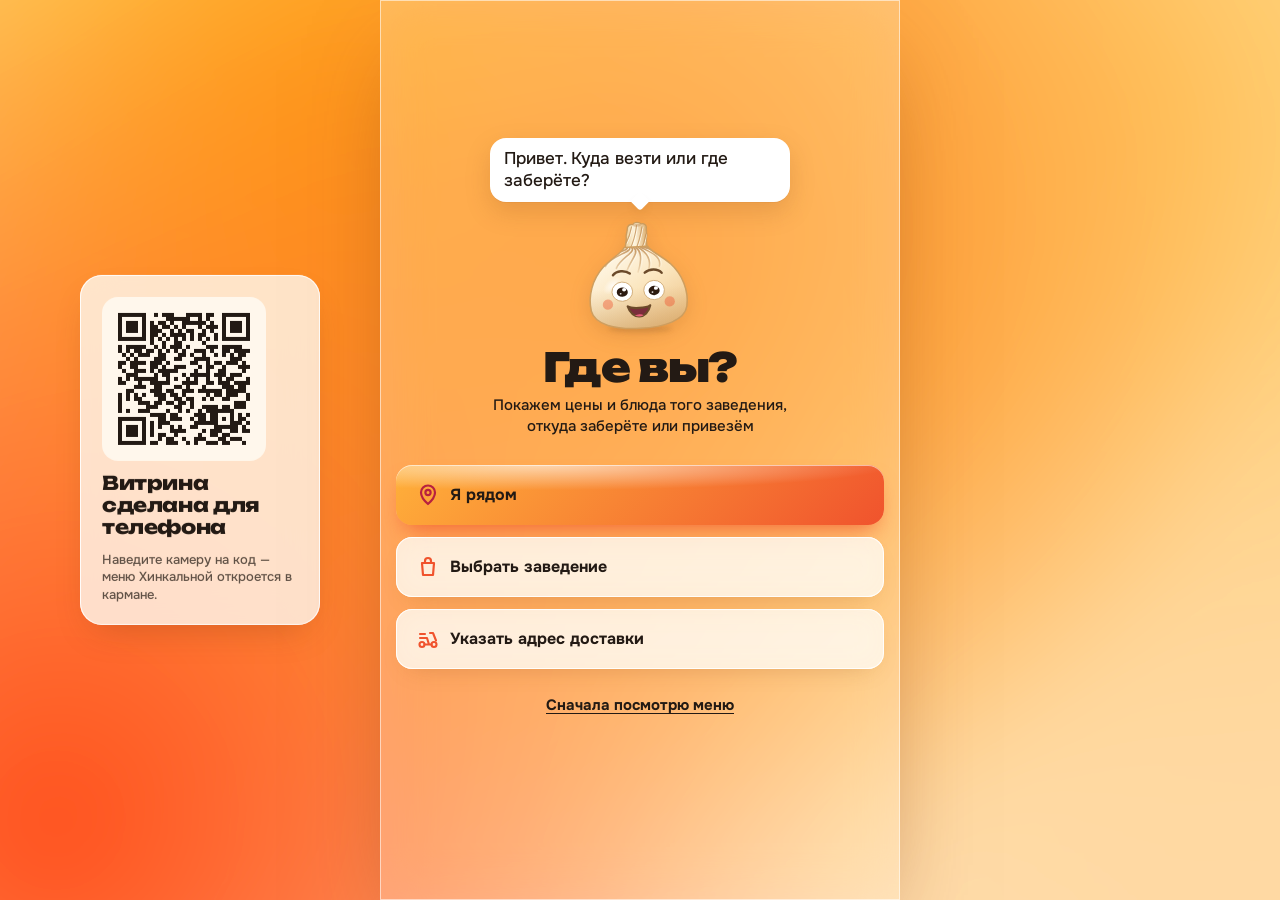
==== v2/index.html @ b73d7e0e "Витрина v2 в папке /v2/: весь путь гостя, старая витрина по корневой ссылке без изменений Co-Authore" ====
<!doctype html>
<html lang="ru">
<head>
<meta charset="utf-8">
<meta name="viewport" content="width=device-width, initial-scale=1, viewport-fit=cover">
<meta name="theme-color" content="#FFB03A">
<meta name="description" content="Хинкальная: хинкали, хачапури, шашлык на углях. Меню семи заведений, самовывоз и доставка.">
<meta name="apple-mobile-web-app-capable" content="yes">
<meta name="mobile-web-app-capable" content="yes">
<!-- Заставки iOS при запуске с домашнего экрана (scripts/narisovat_zastavki_ios.py) -->
<link rel="apple-touch-startup-image" href="ikonki/zastavka-750x1334.png" media="(device-width: 375px) and (device-height: 667px) and (-webkit-device-pixel-ratio: 2) and (orientation: portrait)">
<link rel="apple-touch-startup-image" href="ikonki/zastavka-828x1792.png" media="(device-width: 414px) and (device-height: 896px) and (-webkit-device-pixel-ratio: 2) and (orientation: portrait)">
<link rel="apple-touch-startup-image" href="ikonki/zastavka-1125x2436.png" media="(device-width: 375px) and (device-height: 812px) and (-webkit-device-pixel-ratio: 3) and (orientation: portrait)">
<link rel="apple-touch-startup-image" href="ikonki/zastavka-1242x2688.png" media="(device-width: 414px) and (device-height: 896px) and (-webkit-device-pixel-ratio: 3) and (orientation: portrait)">
<link rel="apple-touch-startup-image" href="ikonki/zastavka-1170x2532.png" media="(device-width: 390px) and (device-height: 844px) and (-webkit-device-pixel-ratio: 3) and (orientation: portrait)">
<link rel="apple-touch-startup-image" href="ikonki/zastavka-1284x2778.png" media="(device-width: 428px) and (device-height: 926px) and (-webkit-device-pixel-ratio: 3) and (orientation: portrait)">
<link rel="apple-touch-startup-image" href="ikonki/zastavka-1179x2556.png" media="(device-width: 393px) and (device-height: 852px) and (-webkit-device-pixel-ratio: 3) and (orientation: portrait)">
<link rel="apple-touch-startup-image" href="ikonki/zastavka-1290x2796.png" media="(device-width: 430px) and (device-height: 932px) and (-webkit-device-pixel-ratio: 3) and (orientation: portrait)">
<link rel="apple-touch-startup-image" href="ikonki/zastavka-1206x2622.png" media="(device-width: 402px) and (device-height: 874px) and (-webkit-device-pixel-ratio: 3) and (orientation: portrait)">
<link rel="apple-touch-startup-image" href="ikonki/zastavka-1320x2868.png" media="(device-width: 440px) and (device-height: 956px) and (-webkit-device-pixel-ratio: 3) and (orientation: portrait)">
<meta name="apple-mobile-web-app-status-bar-style" content="default">
<meta name="apple-mobile-web-app-title" content="Хинкальная">
<title>Хинкальная</title>
<link rel="manifest" href="manifest.webmanifest">
<link rel="icon" href="ikonki/hinkalik.svg" type="image/svg+xml">
<link rel="icon" href="ikonki/favicon-32.png" sizes="32x32" type="image/png">
<link rel="icon" href="ikonki/favicon.ico" sizes="16x16 32x32 48x48">
<link rel="apple-touch-icon" href="ikonki/apple-touch-icon.png" sizes="180x180">
<link rel="preload" href="shrifty/unbounded-cyrillic.woff2" as="font" type="font/woff2" crossorigin>
<link rel="preload" href="shrifty/onest-cyrillic.woff2" as="font" type="font/woff2" crossorigin>
<link rel="stylesheet" href="shrifty/shrifty.css">
<link rel="stylesheet" href="stil.css">
<link rel="modulepreload" href="js/prilozhenie.js">
<link rel="modulepreload" href="js/dannye.js">
<link rel="modulepreload" href="js/dvizhenie.js">
<link rel="modulepreload" href="js/korzina.js">
<link rel="modulepreload" href="js/hinkalik.js">
<link rel="modulepreload" href="js/ekrany/glavnaya.js">
<link rel="modulepreload" href="js/kartochka.js">
<link rel="modulepreload" href="js/istorii.js">
<link rel="modulepreload" href="js/ekrany/adres.js">
<!-- Превью ссылки в мессенджерах -->
<link rel="canonical" href="https://restoposbot.github.io/vitrina-hinkalnaya/">
<meta property="og:type" content="website">
<meta property="og:locale" content="ru_RU">
<meta property="og:site_name" content="Хинкальная">
<meta property="og:title" content="Хинкальная — хинкали, хачапури, шашлык на углях">
<meta property="og:description" content="Меню семи заведений: закажите на самовывоз или с доставкой.">
<meta property="og:url" content="https://restoposbot.github.io/vitrina-hinkalnaya/">
<meta property="og:image" content="https://restoposbot.github.io/vitrina-hinkalnaya/kartinki/prevyu.jpg">
<meta property="og:image:width" content="1200">
<meta property="og:image:height" content="630">
<meta property="og:image:alt" content="Хинкалик на тёплом градиенте и надпись «Хинкальная»">
<meta name="twitter:card" content="summary_large_image">
<meta name="twitter:title" content="Хинкальная — хинкали, хачапури, шашлык на углях">
<meta name="twitter:description" content="Меню семи заведений: закажите на самовывоз или с доставкой.">
<meta name="twitter:image" content="https://restoposbot.github.io/vitrina-hinkalnaya/kartinki/prevyu.jpg">
<script>
/* Покой: через 9 с без касаний вешаем html.pokoy — stil.css ставит декоративные циклы на паузу.
   Любое касание, прокрутка, колесо или клавиша снимают класс. */
(function () {
  var d = document.documentElement, t = 0;
  function usnut() { d.classList.add('pokoy'); }
  function razbudit() {
    if (d.classList.contains('pokoy')) d.classList.remove('pokoy');
    clearTimeout(t);
    t = setTimeout(usnut, 9000);
  }
  ['pointerdown', 'touchstart', 'keydown', 'wheel', 'scroll'].forEach(function (s) {
    addEventListener(s, razbudit, { passive: true, capture: true });
  });
  razbudit();
})();
</script>
</head>
<body>

<!-- Значки: семейства разделов (силуэт currentColor, детали тёплой тенью) и интерфейс -->
<svg width="0" height="0" style="position:absolute" aria-hidden="true" focusable="false">
  <defs>
    <!-- хинкали: мешочек с хвостиком и складками -->
    <symbol id="ik-hinkali" viewBox="0 0 64 64">
      <path d="M27 27 C 25 19, 27 11, 31 5 C 32.5 2.5, 37.5 2.5, 38 6 C 38.5 13, 37.5 20, 37 27 Z" fill="currentColor"/>
      <path d="M26 26 C 14 28, 4 38, 4 47 C 4 57, 17 62, 32 62 C 47 62, 60 57, 60 47 C 60 38, 50 28, 38 26 Z" fill="currentColor"/>
      <g fill="none" stroke="rgba(120,60,20,.22)" stroke-width="1.6" stroke-linecap="round">
        <path d="M29 28 C 22 33, 13 41, 10 54"/>
        <path d="M31.5 28 C 30 36, 28 46, 27 59"/>
        <path d="M34 28 C 40 34, 48 42, 52 54"/>
        <path d="M36 27 C 44 30, 52 35, 57 44"/>
        <path d="M28 27 C 20 30, 12 35, 7 44"/>
        <path d="M31 25 C 30 18, 31 11, 34 6"/>
      </g>
    </symbol>
    <!-- хачапури-лодочка -->
    <symbol id="ik-hachapuri" viewBox="0 0 64 64">
      <path d="M3 32 C 13 12, 51 12, 61 32 C 51 52, 13 52, 3 32 Z" fill="currentColor"/>
      <ellipse cx="32" cy="32" rx="19" ry="9.5" fill="rgba(120,60,20,.18)"/>
      <circle cx="32" cy="32" r="6.5" fill="currentColor"/>
      <circle cx="30.5" cy="30.5" r="2" fill="rgba(255,255,255,.7)"/>
    </symbol>
    <!-- шампур с тремя кусками -->
    <symbol id="ik-shampur" viewBox="0 0 64 64">
      <g transform="rotate(-40 32 32)">
        <path d="M32 2 L35 8 L29 8 Z" fill="currentColor"/>
        <rect x="30.5" y="7" width="3" height="55" rx="1.5" fill="currentColor"/>
        <rect x="21" y="13" width="22" height="11" rx="5.5" fill="currentColor"/>
        <rect x="21" y="27" width="22" height="11" rx="5.5" fill="currentColor"/>
        <rect x="21" y="41" width="22" height="11" rx="5.5" fill="currentColor"/>
        <circle cx="33" cy="60" r="3" fill="currentColor"/>
      </g>
    </symbol>
    <!-- пламя -->
    <symbol id="ik-plamya" viewBox="0 0 64 64">
      <path d="M33 3 C 40 14, 54 22, 54 40 C 54 52, 44 61, 32 61 C 20 61, 10 52, 10 40 C 10 31, 16 27, 19 19 C 22 26, 27 28, 29 24 C 27 17, 28 10, 33 3 Z" fill="currentColor"/>
      <path d="M32 33 C 37 39, 42 42, 42 48 C 42 54, 37 58, 32 58 C 27 58, 22 54, 22 48 C 22 43, 26 41, 28 36 C 29 39, 31 39, 32 33 Z" fill="rgba(255,255,255,.55)"/>
    </symbol>
    <!-- котелок с паром (Супы) -->
    <symbol id="ik-kazan" viewBox="0 0 64 64">
      <g fill="none" stroke="currentColor" stroke-width="3" stroke-linecap="round">
        <path d="M22 16 C 18 12, 26 9, 22 4"/>
        <path d="M32 14 C 28 10, 36 7, 32 2"/>
        <path d="M42 16 C 38 12, 46 9, 42 4"/>
      </g>
      <rect x="6" y="24" width="52" height="7" rx="3.5" fill="currentColor"/>
      <path d="M9 31 H55 C 55 48, 46 58, 32 58 C 18 58, 9 48, 9 31 Z" fill="currentColor"/>
      <path d="M3 34 C 3 30, 9 30, 9 34 M61 34 C 61 30, 55 30, 55 34" fill="none" stroke="currentColor" stroke-width="3" stroke-linecap="round"/>
      <path d="M15 36 C 16 45, 22 51, 30 53" fill="none" stroke="rgba(120,60,20,.2)" stroke-width="2.2" stroke-linecap="round"/>
    </symbol>
    <!-- лист -->
    <symbol id="ik-list" viewBox="0 0 64 64">
      <path d="M7 57 C 7 26, 28 6, 58 6 C 58 38, 38 57, 7 57 Z" fill="currentColor"/>
      <path d="M9 55 C 22 42, 36 30, 52 14" fill="none" stroke="rgba(30,80,40,.3)" stroke-width="2" stroke-linecap="round"/>
    </symbol>
    <!-- ягода -->
    <symbol id="ik-yagoda" viewBox="0 0 64 64">
      <circle cx="32" cy="38" r="21" fill="currentColor"/>
      <path d="M32 18 C 30 10, 36 5, 44 6 C 42 13, 38 17, 32 18 Z" fill="rgba(60,120,60,.6)"/>
      <ellipse cx="24" cy="30" rx="5" ry="3" fill="rgba(255,255,255,.55)" transform="rotate(-25 24 30)"/>
    </symbol>
    <!-- бутылка с этикеткой (Напитки) -->
    <symbol id="ik-butylka" viewBox="0 0 64 64">
      <rect x="27" y="3" width="10" height="6" rx="2" fill="currentColor"/>
      <path d="M28 9 H36 V17 C 36 21, 44 24, 44 32 V56 C 44 59, 42 61, 39 61 H25 C 22 61, 20 59, 20 56 V32 C 20 24, 28 21, 28 17 Z" fill="currentColor"/>
      <rect x="20" y="34" width="24" height="14" rx="2" fill="rgba(120,60,20,.2)"/>
      <path d="M24 26 C 24 22, 27 20, 29 19" fill="none" stroke="rgba(255,255,255,.6)" stroke-width="2" stroke-linecap="round"/>
    </symbol>
    <!-- набор -->
    <symbol id="ik-nabor" viewBox="0 0 64 64">
      <circle cx="21" cy="24" r="12" fill="currentColor"/>
      <circle cx="43" cy="24" r="12" fill="currentColor" opacity=".85"/>
      <circle cx="32" cy="43" r="12" fill="currentColor" opacity=".7"/>
    </symbol>

    <!-- интерфейс: штрих currentColor 24×24 -->
    <symbol id="ik-poisk" viewBox="0 0 24 24"><g fill="none" stroke="currentColor" stroke-width="2.4" stroke-linecap="round"><circle cx="11" cy="11" r="7"/><path d="M20 20l-3.5-3.5"/></g></symbol>
    <symbol id="ik-menyu" viewBox="0 0 24 24"><g fill="none" stroke="currentColor" stroke-width="2.2" stroke-linejoin="round"><rect x="3" y="3" width="8" height="8" rx="2.5"/><rect x="13" y="3" width="8" height="8" rx="2.5"/><rect x="3" y="13" width="8" height="8" rx="2.5"/><rect x="13" y="13" width="8" height="8" rx="2.5"/></g></symbol>
    <symbol id="ik-bulavka" viewBox="0 0 24 24"><g fill="none" stroke="currentColor" stroke-width="2.2" stroke-linecap="round" stroke-linejoin="round"><path d="M12 21s-7-6.1-7-11.5A7 7 0 0 1 19 9.5C19 14.9 12 21 12 21z"/><circle cx="12" cy="9.5" r="2.6"/></g></symbol>
    <symbol id="ik-korzina" viewBox="0 0 24 24"><g fill="none" stroke="currentColor" stroke-width="2.3" stroke-linecap="round" stroke-linejoin="round"><path d="M3 4h2l2.4 11.2a2 2 0 0 0 2 1.6h7.9a2 2 0 0 0 2-1.5L21 8H6.5"/><circle cx="10" cy="20" r="1.4"/><circle cx="17" cy="20" r="1.4"/></g></symbol>
    <symbol id="ik-plus" viewBox="0 0 24 24"><path d="M12 5v14M5 12h14" fill="none" stroke="currentColor" stroke-width="2.8" stroke-linecap="round"/></symbol>
    <symbol id="ik-minus" viewBox="0 0 24 24"><path d="M5 12h14" fill="none" stroke="currentColor" stroke-width="2.8" stroke-linecap="round"/></symbol>
    <symbol id="ik-vniz" viewBox="0 0 24 24"><path d="M6 9l6 6 6-6" fill="none" stroke="currentColor" stroke-width="2.6" stroke-linecap="round" stroke-linejoin="round"/></symbol>
    <symbol id="ik-nazad" viewBox="0 0 24 24"><path d="M15 5l-7 7 7 7" fill="none" stroke="currentColor" stroke-width="2.6" stroke-linecap="round" stroke-linejoin="round"/></symbol>
    <symbol id="ik-strelka" viewBox="0 0 24 24"><path d="M5 12h13M13 6l6 6-6 6" fill="none" stroke="currentColor" stroke-width="2.4" stroke-linecap="round" stroke-linejoin="round"/></symbol>
    <symbol id="ik-sumka" viewBox="0 0 24 24"><g fill="none" stroke="currentColor" stroke-width="2.2" stroke-linecap="round" stroke-linejoin="round"><path d="M6 8h12l-1 12H7L6 8z"/><path d="M9 8V6a3 3 0 0 1 6 0v2"/></g></symbol>
    <symbol id="ik-dostavka" viewBox="0 0 24 24"><g fill="none" stroke="currentColor" stroke-width="2.1" stroke-linecap="round" stroke-linejoin="round"><circle cx="6" cy="17.5" r="2.5"/><circle cx="18" cy="17.5" r="2.5"/><path d="M8.5 17.5h7M14 6h3l3 7.5M4 11h7l2 6.5M4 7h5"/></g></symbol>
    <symbol id="ik-ves" viewBox="0 0 24 24"><g fill="none" stroke="currentColor" stroke-width="2.1" stroke-linejoin="round"><path d="M9 7.5a3 3 0 1 1 6 0"/><path d="M6.2 9h11.6l2.2 11H4z"/></g></symbol>
    <symbol id="ik-chasy" viewBox="0 0 24 24"><g fill="none" stroke="currentColor" stroke-width="2.2" stroke-linecap="round"><circle cx="12" cy="12" r="8.5"/><path d="M12 7.5V12l3 2"/></g></symbol>
    <symbol id="ik-zvezda" viewBox="0 0 24 24"><path d="M12 3l2.6 5.6 6.1.7-4.5 4.2 1.2 6L12 16.6 6.6 19.5l1.2-6L3.3 9.3l6.1-.7z" fill="currentColor"/></symbol>
    <symbol id="ik-telefon" viewBox="0 0 24 24"><path d="M6.6 3.5l2.6.4 1.3 4-1.9 1.6a11 11 0 0 0 5.9 5.9l1.6-1.9 4 1.3.4 2.6c.1.9-.6 1.8-1.5 1.8A16.8 16.8 0 0 1 4.8 5c0-.9.9-1.6 1.8-1.5z" fill="none" stroke="currentColor" stroke-width="2.1" stroke-linejoin="round"/></symbol>
    <symbol id="ik-zakryt" viewBox="0 0 24 24"><path d="M6 6l12 12M18 6L6 18" fill="none" stroke="currentColor" stroke-width="2.4" stroke-linecap="round"/></symbol>
  </defs>
</svg>

<!-- Живой фон: свет из печи. Холст маленький, растянут и размыт (FonGradient) -->
<canvas id="fon" class="fon" aria-hidden="true"></canvas>

<!-- Широкий экран: подсказка, что витрина телефонная, и код для камеры (видна от 1000 px) -->
<aside class="stol-podskazka" aria-hidden="true">
  <img class="stol-podskazka__kod" src="kartinki/qr.svg" alt="" width="148" height="148" loading="lazy">
  <b class="stol-podskazka__zag">Витрина сделана для телефона</b>
  <p class="stol-podskazka__tekst">Наведите камеру на код — меню Хинкальной откроется в кармане.</p>
</aside>

<!-- Экраны: полноэкранные маршруты кладутся сюда (главная живёт всегда) -->
<div class="stolb" id="ekrany">
  <!-- Пока грузится меню: волна хинкали (volnaZagruzki) -->
  <div class="zagruzka" id="zagruzka" role="status" aria-label="Загружаем меню">
    <div class="zagruzka__volna" id="zagruzka-volna"></div>
    <p class="zagruzka__tekst">Лепим меню…</p>
  </div>
</div>

<!-- Шторки маршрутов (блюдо, корзина) и служебные шторки ядра -->
<div id="sloy-shtorok" class="sloy-shtorok"></div>

<!-- Нижняя навигация с корзиной -->
<nav class="niz" id="niz" aria-label="Навигация" hidden>
  <div class="niz__punkty">
    <i class="niz__indikator" id="niz-indikator" aria-hidden="true"></i>
    <a class="niz__punkt aktiven" href="#/" data-punkt="glavnaya">
      <svg width="24" height="24" aria-hidden="true"><use href="#ik-menyu"/></svg>
      <span>Меню</span>
    </a>
    <a class="niz__punkt" href="#/poisk" data-punkt="poisk">
      <svg width="24" height="24" aria-hidden="true"><use href="#ik-poisk"/></svg>
      <span>Поиск</span>
    </a>
    <a class="niz__punkt" href="#/adres" data-punkt="adres">
      <svg width="24" height="24" aria-hidden="true"><use href="#ik-bulavka"/></svg>
      <span>Адрес</span>
    </a>
  </div>
  <button class="niz__korzina" id="knopka-korziny" type="button" aria-label="Корзина">
    <span class="niz__korzina-ikonka">
      <svg width="22" height="22" aria-hidden="true"><use href="#ik-korzina"/></svg>
      <b class="niz__schet" id="korzina-schet" hidden>0</b>
    </span>
    <span class="niz__tekst"><span class="niz__slovo">Корзина</span><span class="niz__summa" id="korzina-summa"></span></span>
    <span class="niz__minimum" id="korzina-minimum" hidden><i></i></span>
  </button>
</nav>

<noscript><p class="bez-skriptov">Чтобы открыть меню Хинкальной, включите JavaScript.</p></noscript>

<script type="module" src="js/prilozhenie.js"></script>
</body>
</html>
---- v2/shrifty/shrifty.css ----
/* Шрифты витрины: Unbounded (заголовки) и Onest (текст). Скачаны скриптом skachat_shrifty_vitriny.py */
/* Unbounded cyrillic-ext */
@font-face {
  font-family: 'Unbounded';
  font-style: normal;
  font-weight: 200 900;
  font-display: swap;
  src: url(unbounded-cyrillic-ext.woff2) format('woff2');
  unicode-range: U+0460-052F, U+1C80-1C8A, U+20B4, U+2DE0-2DFF, U+A640-A69F, U+FE2E-FE2F;
}
/* Unbounded cyrillic */
@font-face {
  font-family: 'Unbounded';
  font-style: normal;
  font-weight: 200 900;
  font-display: swap;
  src: url(unbounded-cyrillic.woff2) format('woff2');
  unicode-range: U+0301, U+0400-045F, U+0490-0491, U+04B0-04B1, U+2116;
}
/* Unbounded latin */
@font-face {
  font-family: 'Unbounded';
  font-style: normal;
  font-weight: 200 900;
  font-display: swap;
  src: url(unbounded-latin.woff2) format('woff2');
  unicode-range: U+0000-00FF, U+0131, U+0152-0153, U+02BB-02BC, U+02C6, U+02DA, U+02DC, U+0304, U+0308, U+0329, U+2000-206F, U+20AC, U+2122, U+2191, U+2193, U+2212, U+2215, U+FEFF, U+FFFD;
}
/* Onest cyrillic-ext */
@font-face {
  font-family: 'Onest';
  font-style: normal;
  font-weight: 100 900;
  font-display: swap;
  src: url(onest-cyrillic-ext.woff2) format('woff2');
  unicode-range: U+0460-052F, U+1C80-1C8A, U+20B4, U+2DE0-2DFF, U+A640-A69F, U+FE2E-FE2F;
}
/* Onest cyrillic */
@font-face {
  font-family: 'Onest';
  font-style: normal;
  font-weight: 100 900;
  font-display: swap;
  src: url(onest-cyrillic.woff2) format('woff2');
  unicode-range: U+0301, U+0400-045F, U+0490-0491, U+04B0-04B1, U+2116;
}
/* Onest latin */
@font-face {
  font-family: 'Onest';
  font-style: normal;
  font-weight: 100 900;
  font-display: swap;
  src: url(onest-latin.woff2) format('woff2');
  unicode-range: U+0000-00FF, U+0131, U+0152-0153, U+02BB-02BC, U+02C6, U+02DA, U+02DC, U+0304, U+0308, U+0329, U+2000-206F, U+20AC, U+2122, U+2191, U+2193, U+2212, U+2215, U+FEFF, U+FFFD;
}
---- v2/stil.css ----
/* Витрина Хинкальной v2 — «Жар и мёд».
   Токены, база, все компоненты и экраны. Контракт: design/vitrina_v2/DIZAYN.md,
   соглашения ядра: design/vitrina_v2/YADRO.md. Телефон 390×844 — главный размер,
   на десктопе колонка 520 по центру на живом фоне. */

/* =========================================================================
   1. Токены (DIZAYN §2.1 — одним движением)
   ========================================================================= */

@property --ugol-kolca { syntax: '<angle>'; inherits: false; initial-value: 0deg; }

:root {
  /* ---- цвета ---- */
  --krem: #FFF7EC;
  --pesok: #F6E7D2;
  --testo: #E9D3AE;
  --med: #F4C77A;
  --shafran: #FFB03A;
  --paprika: #F0532D;
  --granat: #B8213F;
  --vino: #6A1B3A;
  --ugol: #231A14;
  --ugol-72: rgba(35, 26, 20, .72);
  --ugol-62: rgba(35, 26, 20, .62);
  --ugol-45: rgba(35, 26, 20, .45);
  --estragon: #3E9C5C;
  --biryuza: #2AA8A0;
  --belyy-92: rgba(255, 253, 248, .92);
  --steklo: rgba(255, 250, 242, .80);
  --steklo-kayma: rgba(255, 255, 255, .9);

  /* ---- градиенты семейств ---- */
  --gr-testo:   linear-gradient(145deg, #FFF3DF 0%, #F4C77A 100%);
  --gr-zhar:    linear-gradient(145deg, #FFB03A 0%, #F0532D 100%);
  --gr-zelen:   linear-gradient(145deg, #E4F2B8 0%, #6FBF73 100%);
  --gr-sladkoe: linear-gradient(145deg, #FFD2B0 0%, #F26B8A 100%);
  --gr-napitki: linear-gradient(145deg, #D9F7E6 0%, #2AA8A0 100%);
  --gr-kombo:   linear-gradient(145deg, #FFB03A 0%, #B8213F 100%);

  /* ---- плитки блюд ---- */
  --pl-testo:   linear-gradient(150deg, #FFEBC6 0%, #F7C874 52%, #E9A448 100%);
  --pl-zhar:    linear-gradient(150deg, #FFB94A 0%, #F0532D 58%, #C8283A 100%);
  --pl-zelen:   linear-gradient(150deg, #E6F3BC 0%, #8FD08A 55%, #4FA85E 100%);
  --pl-sladkoe: linear-gradient(150deg, #FFD9B8 0%, #F9917E 55%, #E8567D 100%);
  --pl-napitki: linear-gradient(150deg, #D9F7E6 0%, #6FD8C2 55%, #2AA8A0 100%);
  --pl-kombo:   linear-gradient(150deg, #FFB94A 0%, #E0432F 55%, #A81C3D 100%);

  /* ---- цветные тени ---- */
  --ten-testo:   rgba(233, 164, 72, .75);
  --ten-zhar:    rgba(240, 83, 45, .65);
  --ten-zelen:   rgba(79, 168, 94, .60);
  --ten-sladkoe: rgba(232, 86, 125, .55);
  --ten-napitki: rgba(42, 168, 160, .60);
  --ten-kombo:   rgba(168, 28, 61, .60);

  /* ---- акценты ---- */
  --gr-knopka:  linear-gradient(135deg, #FFB03A 0%, #F0532D 100%);
  --gr-korzina: linear-gradient(135deg, #C9332F 0%, #B8213F 48%, #6A1B3A 100%);
  --gr-zagolovok: linear-gradient(100deg, #DC3F2A 0%, #B8213F 58%, #8F1838 100%);
  --gr-kolco: conic-gradient(from var(--ugol-kolca), #FFB03A, #F0532D 30%, #B8213F 55%, #FF7A2F 80%, #FFB03A);
  --svet-pechi: radial-gradient(closest-side, rgba(255, 176, 58, .85), rgba(255, 176, 58, 0));

  /* ---- радиусы ---- */
  --r-kartochka: 22px;
  --r-plitka: 20px;
  --r-knopka: 16px;
  --r-shtorka: 28px;
  --r-krug: 999px;

  /* ---- тени ---- */
  --ten: 0 16px 36px -14px rgba(120, 60, 20, .32);
  --ten-myagkaya: 0 10px 26px -14px rgba(120, 60, 20, .28);
  --ten-glubokaya: 0 24px 44px -18px rgba(120, 60, 20, .50);
  --ten-knopki: 0 12px 22px -9px rgba(240, 83, 45, .80), inset 0 1px 0 rgba(255, 255, 255, .55);
  --ten-korziny: 0 16px 30px -10px rgba(184, 33, 63, .75), inset 0 1px 0 rgba(255, 255, 255, .35);
  --ten-vstavka: inset 0 1px 0 rgba(255, 255, 255, .9);

  /* ---- типографика ---- */
  --sh-zag: Unbounded, Onest, system-ui, sans-serif;
  --sh-tekst: Onest, system-ui, -apple-system, 'Segoe UI', sans-serif;
  --t-ekran: 800 2.125rem/1.02 var(--sh-zag);
  --t-razdel: 800 3.75rem/.98 var(--sh-zag);
  --t-shtorka: 800 1.625rem/1.08 var(--sh-zag);
  --t-cena: 700 1.125rem/1 var(--sh-zag);
  --t-cena-krupno: 800 1.75rem/1 var(--sh-zag);
  --t-metka: 700 0.8125rem/1.2 var(--sh-tekst);
  --t-nazvanie: 650 0.9062rem/1.25 var(--sh-tekst);
  --t-tekst: 500 0.9375rem/1.4 var(--sh-tekst);
  --t-vtoroy: 500 0.8125rem/1.35 var(--sh-tekst);
  --t-knopka: 700 0.9375rem/1 var(--sh-tekst);
  --t-tabletka: 700 0.875rem/1 var(--sh-tekst);
  --t-podpis: 600 0.8125rem/1.15 var(--sh-tekst);

  /* ---- отступы ---- */
  --polya: 16px;
  --shag: 8px;
  --setka-x: 14px;
  --setka-y: 24px;
  --mezhdu-razdelami: 44px;
  --shirina: 520px;
  --niz-vysota: 68px;
  --nad-nizom: calc(var(--niz-vysota) + 24px + env(safe-area-inset-bottom));

  /* ---- движение (запасные кривые) ---- */
  --pr-myagkaya: cubic-bezier(.22, 1, .36, 1);
  --pr-obychnaya: cubic-bezier(.3, 1.25, .5, 1);
  --pr-zhivaya: cubic-bezier(.34, 1.56, .64, 1);
  --pr-rezkaya: cubic-bezier(.3, 1.4, .5, 1);
  --ms-nazhatie: 110ms;
  --ms-otpusk: 460ms;
  --ms-shtorka: 550ms;
  --ms-flip: 540ms;
  --ms-polet: 640ms;
  --ms-tost: 500ms;

  /* ---- для модулей: тост и Хинкалик над навигацией ---- */
  --tost-otstup: 96px;
  --hinkalik-otstup: 92px;
}

/* Пружины строкой (DIZAYN §4.1) */
@supports (animation-timing-function: linear(0, 1)) {
  :root {
    --pr-myagkaya: linear(0.0001, 0.0062, 0.0183, 0.0381, 0.0602, 0.0892, 0.1178, 0.1523, 0.1888, 0.2222, 0.2605, 0.2947, 0.3332, 0.3712, 0.4045, 0.441, 0.4727, 0.5071, 0.5366, 0.5685, 0.599, 0.6248, 0.6525, 0.6759, 0.7008, 0.7217, 0.7438, 0.7646, 0.782, 0.8002, 0.8154, 0.8314, 0.8462, 0.8585, 0.8713, 0.8819, 0.8929, 0.902, 0.9114, 0.9201, 0.9272, 0.9345, 0.9405, 0.9467, 0.9517, 0.9569, 0.9616, 0.9654, 0.9693, 0.9724, 0.9757, 0.9783, 0.9809, 0.9833, 0.9852, 0.9871, 0.9887, 0.9902, 0.9916, 0.9927, 0.9938, 0.9947, 0.9956, 0.9963, 1);
    --pr-obychnaya: linear(0.0002, 0.0085, 0.0301, 0.0582, 0.0976, 0.1379, 0.1818, 0.2342, 0.2824, 0.3312, 0.386, 0.4341, 0.4868, 0.532, 0.5754, 0.6217, 0.6606, 0.6971, 0.7354, 0.7669, 0.7995, 0.826, 0.8502, 0.8749, 0.8946, 0.9124, 0.9301, 0.9441, 0.9578, 0.9685, 0.9778, 0.9868, 0.9935, 0.9993, 1.0046, 1.0085, 1.012, 1.0144, 1.0163, 1.0178, 1.0187, 1.0192, 1.0194, 1.0193, 1.0189, 1.0184, 1.0178, 1.017, 1.0161, 1.0152, 1.0142, 1.0133, 1.0122, 1.0113, 1.0103, 1.0093, 1.0085, 1.0077, 1.0068, 1.0061, 1.0053, 1.0047, 1.0041, 1.0035, 1);
    --pr-zhivaya: linear(0.0003, 0.0156, 0.046, 0.0958, 0.1584, 0.2222, 0.3003, 0.3824, 0.4568, 0.54, 0.6211, 0.6902, 0.7633, 0.8308, 0.8854, 0.9405, 0.9886, 1.0255, 1.0605, 1.0889, 1.1088, 1.1257, 1.1372, 1.1433, 1.1461, 1.1453, 1.1418, 1.1355, 1.127, 1.1182, 1.1071, 1.0953, 1.0831, 1.0722, 1.0602, 1.0486, 1.0389, 1.0287, 1.0194, 1.0119, 1.0044, 0.998, 0.9931, 0.9886, 0.985, 0.9825, 0.9805, 0.9793, 0.9787, 0.9786, 0.9791, 0.9798, 0.9809, 0.9823, 0.9837, 0.9854, 0.9871, 0.9887, 0.9905, 0.9922, 0.9937, 0.9952, 0.9966, 0.9978, 1);
    --pr-rezkaya: linear(0.0006, 0.0158, 0.0485, 0.0952, 0.1527, 0.2183, 0.2893, 0.3635, 0.4514, 0.526, 0.5984, 0.6676, 0.7326, 0.7928, 0.8478, 0.8972, 0.9409, 0.9789, 1.0115, 1.0387, 1.0608, 1.0783, 1.0914, 1.1007, 1.1071, 1.1094, 1.1091, 1.1067, 1.1025, 1.0969, 1.0902, 1.0828, 1.0748, 1.0666, 1.0584, 1.0502, 1.0424, 1.0349, 1.0279, 1.0214, 1.0146, 1.0094, 1.0048, 1.0009, 0.9976, 0.9948, 0.9926, 0.9908, 0.9896, 0.9887, 0.9882, 0.988, 0.9881, 0.9884, 0.9889, 0.9895, 0.9904, 0.9913, 0.9921, 0.993, 0.9939, 0.9948, 0.9957, 0.9965, 1);
  }
}

/* Семейство на любом элементе: плитка, тень, лёгкий градиент (DIZAYN §2.2) */
.sem-testo   { --gr: var(--pl-testo);   --gr-legkiy: var(--gr-testo);   --ten-cvet: var(--ten-testo); }
.sem-zhar    { --gr: var(--pl-zhar);    --gr-legkiy: var(--gr-zhar);    --ten-cvet: var(--ten-zhar); }
.sem-zelen   { --gr: var(--pl-zelen);   --gr-legkiy: var(--gr-zelen);   --ten-cvet: var(--ten-zelen); }
.sem-sladkoe { --gr: var(--pl-sladkoe); --gr-legkiy: var(--gr-sladkoe); --ten-cvet: var(--ten-sladkoe); }
.sem-napitki { --gr: var(--pl-napitki); --gr-legkiy: var(--gr-napitki); --ten-cvet: var(--ten-napitki); }
.sem-kombo   { --gr: var(--pl-kombo);   --gr-legkiy: var(--gr-kombo);   --ten-cvet: var(--ten-kombo); }

/* =========================================================================
   2. База
   ========================================================================= */

* { box-sizing: border-box; }
html {
  -webkit-text-size-adjust: 100%;
  /* подложка живого фона: между пятнами не бледнеет */
  background: linear-gradient(180deg, #FFEFD6 0%, #FFD9B0 100%) fixed;
  min-height: 100%;
  overflow-x: clip;   /* ничто фиксированное не расширяет страницу на телефоне */
}
body {
  margin: 0;
  font: var(--t-tekst);
  color: var(--ugol);
  background: transparent;           /* фон держит html + холст, иначе живой градиент пропадёт */
  min-height: 100dvh;
  overflow-x: clip;
  -webkit-font-smoothing: antialiased;
  -webkit-tap-highlight-color: transparent;
}
button { font: inherit; color: inherit; cursor: pointer; -webkit-tap-highlight-color: transparent; }
a { color: inherit; -webkit-tap-highlight-color: transparent; }
h1, h2, h3 { font-family: var(--sh-zag); margin: 0; }
p { margin: 0; }
img { max-width: 100%; }
[hidden] { display: none !important; }
:focus-visible { outline: 3px solid var(--ugol); outline-offset: 2px; }
/* кружок сторис: модуль istorii.js красит обводку паприкой — на оранжевом её не видно */
.istorii .istoriya-krug:focus-visible { outline: 3px solid var(--ugol); outline-offset: 3px; }
.skryto-vizualno { position: absolute !important; width: 1px; height: 1px; overflow: hidden; clip: rect(0 0 0 0); white-space: nowrap; }
.bez-skriptov { padding: 40px 16px; text-align: center; font: var(--t-tekst); }

/* =========================================================================
   3. Живой фон, колонка, экраны, загрузка
   ========================================================================= */

.fon {
  position: fixed;
  inset: 0;
  width: 100%;
  height: 100%;
  z-index: 0;
  display: block;
  filter: blur(34px) saturate(1.35);
  transform: scale(1.3) translateZ(0);   /* поля размытия уходят за край, не расширяя страницу */
  pointer-events: none;
}

.stolb {
  position: relative;
  z-index: 1;
  max-width: var(--shirina);
  margin: 0 auto;
  min-height: 100dvh;
}

.ekran {
  position: relative;
  min-height: 100dvh;
  padding: calc(16px + env(safe-area-inset-top)) var(--polya) 150px;
}
.ekran--glavnaya { padding: 0 0 150px; }
.ekran--bez-niza { padding-bottom: calc(40px + env(safe-area-inset-bottom)); }
.ekran.skryt { display: none; }
.ekran.uhodit { position: absolute; inset: 0 0 auto 0; pointer-events: none; }

.ekran__shapka { display: flex; align-items: flex-start; justify-content: space-between; gap: 12px; margin-bottom: 18px; }
.ekran__shapka > :first-child { min-width: 0; }
.ekran__nazad {
  width: 44px; height: 44px; flex: 0 0 auto;
  display: grid; place-items: center;
  border: 0; border-radius: var(--r-krug);
  background: var(--steklo);
  box-shadow: inset 0 0 0 1px var(--steklo-kayma), var(--ten-myagkaya);
  backdrop-filter: blur(14px); -webkit-backdrop-filter: blur(14px);
  color: var(--ugol);
}
.ekran__nazad svg { width: 22px; height: 22px; }
.ekran__zagolovok { font: var(--t-ekran); font-weight: 900; letter-spacing: -.03em; margin: 0; font-size: clamp(1.6875rem, 8.8vw, 2.125rem); overflow-wrap: anywhere; hyphens: auto; }
.ekran__pod { font: var(--t-tekst); color: var(--ugol-72); margin-top: 6px; }

/* метка капсом с линией до края (из В) */
.metka {
  display: flex; align-items: center; gap: 10px;
  font: var(--t-metka); letter-spacing: .14em; text-transform: uppercase;
  color: var(--ugol-72);
  margin: 22px 0 10px;
}
.metka::after { content: ''; height: 1.5px; flex: 1; background: currentColor; opacity: .35; border-radius: 2px; }

.zagruzka {
  min-height: 100dvh;
  display: grid; place-content: center; justify-items: center; gap: 18px;
  text-align: center;
}
.zagruzka__volna { min-height: 90px; min-width: 260px; display: grid; place-items: center; }
.zagruzka__tekst { font: 700 0.9375rem/1.2 var(--sh-zag); letter-spacing: -.01em; color: var(--ugol-72); }
.zagruzka--oshibka .zagruzka__tekst { max-width: 280px; font: var(--t-tekst); }

.zaglushka-ekrana {
  min-height: 60dvh;
  display: grid; place-content: center; justify-items: center; gap: 10px;
  text-align: center; padding: 40px 24px;
}
.zaglushka-ekrana b { font: 800 1.375rem/1.1 var(--sh-zag); letter-spacing: -.02em; }
.zaglushka-ekrana p { font: var(--t-tekst); color: var(--ugol-72); margin-bottom: 8px; }
.sloy-ekrana .zaglushka-ekrana { min-height: 0; padding: 20px 8px 30px; }

/* =========================================================================
   4. Шапка главной
   ========================================================================= */

.shapka {
  padding: calc(16px + env(safe-area-inset-top)) var(--polya) 6px;
  display: grid;
  gap: 14px;
}
/* контейнер: размер названия заведения считается от ширины строки шапки (cqi) */
.shapka__verh { display: flex; align-items: flex-start; justify-content: space-between; gap: 10px; container-type: inline-size; }
.mesto {
  display: grid; grid-template-columns: minmax(0, 1fr); gap: 3px; justify-items: start;
  flex: 0 1 auto; /* длинное «Выберите заведение» не выталкивает чип способа за экран */
  text-align: left; border: 0; background: none; padding: 0;
  min-width: 0; max-width: 100%;
}
.mesto__set { font: var(--t-metka); letter-spacing: .16em; text-transform: uppercase; opacity: .72; }
/* Название заведения — одно-два слова Unbounded, перенос внутри слова некрасив, обрезка ещё хуже.
   Размер подгоняется под ширину: самое длинное слово (--slovo-em, в em; по умолчанию 10 —
   «Измайловский» = 9,8em) должно влезть в строку шапки за вычетом чипа (162px: чип 130 + зазор + стрелка).
   Ядро может задать точное --slovo-em у span названия — тогда короткие названия остаются 24px. */
.mesto__nazvanie {
  --zapas-shapki: calc(32px + 8.125rem);   /* чип 130 px при 16 px растёт с крупным шрифтом */
  font: 800 1.5rem/1.1 var(--sh-zag);
  font-size: clamp(1.0625rem, calc((100cqi - var(--zapas-shapki)) / var(--slovo-em, 10)), 1.5rem);
  letter-spacing: -.02em;
  display: flex; align-items: center; gap: 4px;
  max-width: 100%;
}
/* длинное название переносится на вторую строку; страховка — перенос внутри слова, но не обрезка */
.mesto__nazvanie span { overflow: hidden; min-width: 0; display: -webkit-box; -webkit-box-orient: vertical; -webkit-line-clamp: 2; line-clamp: 2; overflow-wrap: anywhere; hyphens: auto; padding: .1em 0; margin: -.1em 0; }
/* узкий телефон (< 375): чип способа — круглая иконка 44px, название получает ширину */
@container (max-width: 21.375rem) {   /* 342 px при 16 px; с крупным шрифтом чип сворачивается раньше */
  .mesto__nazvanie { --zapas-shapki: calc(32px + 2.75rem); }
  .shapka__verh .chip { width: 44px; padding: 0; gap: 0; justify-content: center; font-size: 0; }
}
.mesto__nazvanie svg { width: 18px; height: 18px; flex: 0 0 auto; }
.mesto__status { font-weight: 600; font-size: 0.8438rem; display: flex; align-items: center; gap: 7px; }
.mesto__adres { font: var(--t-vtoroy); color: var(--ugol-62); max-width: 100%; overflow: hidden; text-overflow: ellipsis; white-space: nowrap; }
/* Пульс точки — кольцо ::after на transform/opacity (композитор), а не box-shadow (перерисовка каждый кадр) */
.tochka {
  position: relative;
  width: 9px; height: 9px; flex: 0 0 auto;
  border-radius: 50%;
  background: var(--estragon);
  color: rgba(62, 156, 92, .55);
}
.tochka::after {
  content: ''; position: absolute; inset: 0; border-radius: 50%;
  background: currentColor;
  animation: puls 2.2s ease-out infinite;
}
.tochka.zakryto { background: var(--paprika); color: rgba(240, 83, 45, .5); }
.tochka.net { background: var(--shafran); }
.tochka.net::after { display: none; }
@keyframes puls { 0% { transform: scale(1); opacity: 1; } 70%, 100% { transform: scale(3); opacity: 0; } }

.chip {
  flex: 0 0 auto;
  height: 44px;
  padding: 0 14px 0 12px;
  border: 0;
  border-radius: var(--r-krug);
  display: inline-flex; align-items: center; gap: 7px;
  font: var(--t-tabletka);
  background: rgba(255, 255, 255, .62);
  box-shadow: inset 0 0 0 1px rgba(255, 255, 255, .85), var(--ten-myagkaya);
  backdrop-filter: blur(14px);
  -webkit-backdrop-filter: blur(14px);
  margin-top: 8px;
}
.chip svg { width: 18px; height: 18px; flex: 0 0 auto; }

/* =========================================================================
   5. Поиск
   ========================================================================= */

.poisk {
  position: relative;
  display: flex; align-items: center; gap: 10px;
  height: 52px;
  padding: 0 16px;
  border: 0;
  border-radius: var(--r-knopka);
  background: rgba(255, 255, 255, .70);
  box-shadow: inset 0 0 0 1px rgba(255, 255, 255, .9), var(--ten-myagkaya);
  backdrop-filter: blur(16px) saturate(1.2);
  -webkit-backdrop-filter: blur(16px) saturate(1.2);
  color: var(--ugol);
  width: 100%;
  text-align: left;
  transition: box-shadow .25s;
}
.poisk > svg { width: 20px; height: 20px; opacity: .6; flex: 0 0 auto; }
.poisk__pole { position: relative; flex: 1; min-width: 0; height: 100%; display: flex; align-items: center; }
.poisk input {
  flex: 1; min-width: 0; width: 100%;
  border: 0; background: transparent;
  font: var(--t-tekst); color: var(--ugol);
  outline: 0;
}
.poisk input::placeholder { color: var(--ugol-72); }
.poisk input::-webkit-search-cancel-button { -webkit-appearance: none; }
.poisk__podskazka { position: absolute; left: 0; top: 50%; transform: translateY(-50%); font: var(--t-tekst); color: var(--ugol-72); pointer-events: none; white-space: nowrap; overflow: hidden; text-overflow: ellipsis; max-width: 100%; }
.poisk__podskazka::before { content: 'Найти: '; color: var(--ugol-72); font-weight: 400; }
.poisk__podskazka.smena { animation: podskazka-smena .45s var(--pr-myagkaya); }
@keyframes podskazka-smena { from { opacity: 0; transform: translateY(calc(-50% + 8px)); } to { opacity: 1; transform: translateY(-50%); } }
.poisk:focus-within { box-shadow: inset 0 0 0 2px var(--granat), var(--ten-myagkaya); }
.poisk--verh {
  position: sticky;
  top: calc(8px + env(safe-area-inset-top));
  z-index: 6;
}
.poisk__ochistit { width: 44px; height: 44px; margin: -4px -12px -4px -4px; border: 0; background: none; display: grid; place-items: center; color: var(--ugol-62); border-radius: var(--r-krug); }
.poisk__ochistit svg { width: 18px; height: 18px; }
.ispravlenie { font: var(--t-tekst); color: var(--ugol-72); margin: 14px 0 0; }
.ispravlenie button { border: 0; background: none; padding: 0; font: inherit; font-weight: 700; color: var(--granat); text-decoration: underline; text-underline-offset: 3px; }

/* =========================================================================
   6. Сторис, баннер «Акция дня», бегущая строка
   ========================================================================= */

.istorii {
  display: flex;
  gap: 12px;
  padding: 12px var(--polya) 8px;
  overflow-x: auto;
  scrollbar-width: none;
  scroll-snap-type: x proximity;
  scroll-padding-inline: var(--polya);
  min-height: 118px;
}
.istorii::-webkit-scrollbar { display: none; }
.istorii > * { scroll-snap-align: start; flex: 0 0 auto; }

.banner {
  position: relative;
  display: block;
  margin: 6px var(--polya) 0;
  min-height: 132px;
  padding: 16px 120px 16px 18px;
  border-radius: var(--r-kartochka);
  background: var(--gr, var(--gr-zhar));
  color: var(--ugol);
  box-shadow: var(--ten), 0 22px 40px -22px var(--ten-cvet, rgba(240, 83, 45, .6));
  overflow: hidden;
  text-align: left;
  border: 0;
  width: calc(100% - 2 * var(--polya));
  isolation: isolate;
}
.banner::before {
  content: ''; position: absolute; inset: 0; z-index: -1; pointer-events: none;
  background: radial-gradient(90% 80% at 12% 0%, rgba(255, 255, 255, .5), rgba(255, 255, 255, 0) 60%),
              radial-gradient(60% 70% at 100% 100%, rgba(255, 176, 58, .5), rgba(255, 176, 58, 0) 70%);
}
.banner--svetlyy { color: #fff; text-shadow: 0 1px 2px rgba(110, 20, 50, .32); }
.banner__metka { font: var(--t-metka); letter-spacing: .14em; text-transform: uppercase; opacity: .85; display: flex; align-items: center; gap: 6px; }
.banner__metka svg { width: 14px; height: 14px; }
.banner__zagolovok { margin-top: 8px; font: 800 1.3125rem/1.08 var(--sh-zag); letter-spacing: -.02em; max-width: 210px; }
.banner__tekst { margin-top: 6px; font: var(--t-vtoroy); opacity: .9; max-width: 210px; }
.banner__knopka { margin-top: 10px; display: inline-flex; align-items: center; gap: 6px; font: 700 0.875rem/1 var(--sh-tekst); min-height: 44px; padding: 0 16px; border-radius: var(--r-krug); background: rgba(255, 255, 255, .92); color: var(--granat); text-shadow: none; box-shadow: var(--ten-myagkaya); }
.banner__knopka svg { width: 16px; height: 16px; }
.banner__personazh { position: absolute; right: -4px; bottom: -10px; width: 110px; height: 110px; filter: drop-shadow(0 8px 10px rgba(80, 30, 10, .25)); animation: banner-kachanie 4.5s ease-in-out infinite; pointer-events: none; }
.banner__personazh svg { width: 100%; height: 100%; overflow: visible; }
@keyframes banner-kachanie { 0%, 100% { transform: translateY(0) rotate(-4deg); } 50% { transform: translateY(-5px) rotate(4deg); } }

.begushchaya {
  margin: 14px 0 0;
  height: 28px;
  overflow: hidden;
  background: var(--gr-korzina);
  color: var(--krem);
  display: flex; align-items: center;
  white-space: nowrap;
  box-shadow: 0 8px 20px -10px rgba(184, 33, 63, .7);
}
.begushchaya__tekst { display: inline-block; flex: 0 0 auto; padding-right: 32px; font: 600 0.6875rem/1 var(--sh-zag); letter-spacing: .12em; text-transform: uppercase; animation: begushchaya-bezhit 26s linear infinite; }
.begushchaya__tekst em { font-style: normal; font-weight: 800; color: #FFEAB8; }
@keyframes begushchaya-bezhit { to { transform: translateX(-100%); } }

/* =========================================================================
   7. Липкая лента разделов с бегущей таблеткой
   ========================================================================= */

.lenta {
  position: sticky;
  top: 0;
  z-index: 6;
  margin-top: 8px;
  padding: 8px var(--polya);
  overflow-x: auto;
  scrollbar-width: none;
  background: linear-gradient(to bottom, rgba(255, 247, 236, .94), rgba(255, 247, 236, .78));
  backdrop-filter: blur(18px) saturate(1.4);
  -webkit-backdrop-filter: blur(18px) saturate(1.4);
  transition: box-shadow .3s;
  -webkit-mask-image: linear-gradient(to right, transparent, #000 14px, #000 calc(100% - 14px), transparent);
  mask-image: linear-gradient(to right, transparent, #000 14px, #000 calc(100% - 14px), transparent);
}
.lenta::-webkit-scrollbar { display: none; }
.lenta.prilipla { box-shadow: 0 12px 30px -20px rgba(120, 60, 20, .45); }
.lenta__vnutri { position: relative; display: flex; gap: 6px; width: max-content; }
.lenta__tabletka {
  position: absolute; top: 0; left: 0;
  height: 44px; width: 80px;
  border-radius: var(--r-krug);
  background: var(--gr-knopka);
  box-shadow: var(--ten-knopki);
  z-index: 0;
  transform-origin: left center;
  overflow: hidden;
  pointer-events: none;
}
.lenta__tabletka::after { content: ''; position: absolute; inset: 0; background: linear-gradient(110deg, rgba(255, 255, 255, 0) 30%, rgba(255, 255, 255, .6) 48%, rgba(255, 255, 255, 0) 62%); transform: translateX(-130%); animation: blik 3s ease-in-out infinite; }
@keyframes blik { 0% { transform: translateX(-130%); } 45%, 100% { transform: translateX(130%); } }
.tabletka {
  position: relative; z-index: 1;
  flex: 0 0 auto;
  height: 44px;
  padding: 0 16px;
  border: 0;
  border-radius: var(--r-krug);
  font: var(--t-tabletka);
  color: var(--ugol-72);
  background: transparent;
  white-space: nowrap;
  transition: color .3s;
}
.tabletka.aktivna { color: var(--ugol); }

/* =========================================================================
   8. Разделы, заголовки, сетка
   ========================================================================= */

.razdely { position: relative; }
.razdel { padding: var(--mezhdu-razdelami) var(--polya) 8px; position: relative; scroll-margin-top: 58px; }
.razdel:first-child { padding-top: 22px; }
.zagolovok { position: relative; z-index: 0; margin: 0 0 10px; padding-top: 4px; }
/* Свет печи за заголовком: кремовая дымка под всей надписью (метка + заголовок).
   Живой фон в разделах жара и наборов уходит в гранат, и без подложки красные буквы
   растворялись (контраст 1,2–2,9). Дымка поднимает фон до светлого, буквы — тёмное вино. */
.zagolovok::before {
  content: '';
  position: absolute;
  inset: -16px -12px -14px -30px;
  border-radius: 40px;
  background:
    radial-gradient(60% 90% at 18% 40%, rgba(255, 214, 150, .55), rgba(255, 214, 150, 0) 70%),
    linear-gradient(90deg, rgba(255, 244, 226, .66) 0%, rgba(255, 244, 226, .56) 62%, rgba(255, 244, 226, .3) 100%);
  filter: blur(14px);
  z-index: -1;
  pointer-events: none;
}
.zagolovok__pod { display: flex; align-items: center; gap: 10px; margin-bottom: 6px; font: var(--t-metka); letter-spacing: .14em; text-transform: uppercase; color: var(--ugol); }
.zagolovok__pod::after { content: ''; height: 1.5px; flex: 1; background: currentColor; opacity: .3; }
.zagolovok h2 {
  --gr-zagolovok-temnyy: linear-gradient(100deg, #93192F 0%, #721532 55%, #4E0F22 100%);
  margin: 0;
  font: var(--t-razdel);
  letter-spacing: -.035em;
  background: var(--gr-zagolovok-temnyy);
  filter: drop-shadow(0 0 10px rgba(255, 244, 226, .5));
  -webkit-background-clip: text;
  background-clip: text;
  color: transparent;
  overflow-wrap: anywhere;
  padding-bottom: .04em;
}
/* короткое слово 60px («Шашлыки» ≈ 6,6em) на 390 шире колонки и рвалось «Шашлык / и» — ужимаем по ширине */
.zagolovok h2:not(.sredniy):not(.dlinnyy) { font-size: min(3.75rem, calc((min(100vw, var(--shirina)) - 32px) / 6.8)); }
.zagolovok h2.sredniy { font-size: 2.75rem; }
.zagolovok h2.dlinnyy { font-size: 2.125rem; line-height: 1.02; }

.setka {
  display: grid;
  grid-template-columns: repeat(2, minmax(0, 1fr));
  gap: var(--setka-y) var(--setka-x);
  position: relative;
  z-index: 1;
  padding-top: 22px;
}
/* Производительность главной: сетки разделов вне экрана не раскладываются и не рисуются
   (133 карточки, ~4000 узлов). Заголовки остаются живыми — по ним работают лента и якоря.
   content-visibility включает сдерживание отрисовки: поля 12/44 px дают место выступу плитки,
   её наклону и тёплым теням, отрицательные поля возвращают прежнюю раскладку.
   Оценка высоты до первой отрисовки: ряды × (0,82 × колонка + 184) − зазор; колонка = (ширина − 46)/2 (замер 320/390/430).
   После первой отрисовки браузер помнит настоящую высоту (auto). Ряды — через :has по числу карточек. */
.razdely .setka {
  --ryady: 1;
  padding: 30px 12px 44px;
  margin: -8px -12px -44px;
  content-visibility: auto;
  contain-intrinsic-size: auto calc(var(--ryady) * ((min(100vw, var(--shirina)) - 46px) * .41 + 184px) - 24px);
}
.razdely .setka:has(> :nth-child(3)) { --ryady: 2; }
.razdely .setka:has(> :nth-child(5)) { --ryady: 3; }
.razdely .setka:has(> :nth-child(7)) { --ryady: 4; }
.razdely .setka:has(> :nth-child(9)) { --ryady: 5; }
.razdely .setka:has(> :nth-child(11)) { --ryady: 6; }
.razdely .setka:has(> :nth-child(13)) { --ryady: 7; }
.razdely .setka:has(> :nth-child(15)) { --ryady: 8; }
.razdely .setka:has(> :nth-child(17)) { --ryady: 9; }
.razdely .setka:has(> :nth-child(19)) { --ryady: 10; }
.razdely .setka:has(> :nth-child(21)) { --ryady: 11; }
.razdely .setka:has(> :nth-child(23)) { --ryady: 12; }
.razdely .setka:has(> :nth-child(25)) { --ryady: 14; }
.razdely .setka:has(> :nth-child(29)) { --ryady: 16; }

/* =========================================================================
   9. Карточка блюда и плитка
   ========================================================================= */

.kartochka {
  position: relative;
  border-radius: var(--r-kartochka);
  background: var(--belyy-92);
  box-shadow: var(--ten-vstavka), var(--ten);
  padding: 0 12px 12px;
  /* колонка: низ с ценой прижат к дну — у соседей в ряду цена и «+» на одной высоте */
  display: flex;
  flex-direction: column;
  gap: 8px;
  opacity: 0;
  transform: translateY(28px) scale(.96);
  touch-action: manipulation;
  user-select: none;
  -webkit-user-select: none;
  cursor: pointer;
  transition: opacity .3s ease;
}
.kartochka.pokazana { animation: vsplytie .75s cubic-bezier(.22, 1.1, .3, 1.08) forwards; animation-delay: calc(var(--i, 0) * 70ms); }
.kartochka.byla { opacity: 1; transform: none; animation: none; }
@keyframes vsplytie { to { opacity: 1; transform: none; } }

.plitka {
  aspect-ratio: 1;
  border-radius: var(--r-plitka);
  position: relative;
  overflow: visible;
  background: var(--gr, var(--pl-testo));
  margin: -18px -8px 0;
  /* светлый кант: плитка отделяется от фона того же тона (красное на красном в «Шашлыках») */
  box-shadow: inset 0 0 0 1.5px rgba(255, 255, 255, .42), 0 24px 34px -14px var(--ten-cvet, rgba(240, 83, 45, .55)), 0 6px 14px -8px rgba(120, 60, 20, .35);
  transform: translateY(-4px) rotate(var(--naklon, 0deg));
  transition: transform .35s var(--pr-obychnaya), box-shadow .35s;
}
.plitka::before {
  content: ''; position: absolute; inset: 0; border-radius: inherit; z-index: 1; pointer-events: none;
  background: radial-gradient(80% 60% at 20% 8%, rgba(255, 255, 255, .55), rgba(255, 255, 255, 0) 60%);
}
.plitka__foto {
  position: absolute; inset: 4%;
  width: 92%; height: 92%;
  object-fit: contain;
  z-index: 2;
  display: block;
  transform: scale(1.06) rotate(var(--povorot-foto, 0deg));
  filter: drop-shadow(0 14px 12px var(--ten-obekta, rgba(120, 60, 20, .4)));
  opacity: 0;
  transition: opacity .5s ease;
}
.plitka__foto.zagruzheno { opacity: 1; }
.plitka__znak { position: absolute; inset: 0; display: grid; place-items: center; color: rgba(255, 255, 255, .84); z-index: 1; transition: opacity .4s ease; }
.plitka__znak svg { width: 58%; height: 58%; transform: rotate(var(--povorot, 0deg)) translate(var(--sdvig-x, 0), var(--sdvig-y, 0)); filter: drop-shadow(0 10px 12px rgba(120, 40, 10, .22)); }
.plitka.s-foto .plitka__znak { opacity: .28; }
.plitka.s-foto.gotovo .plitka__znak { opacity: 0; }
.plitka__stop { position: absolute; left: 10px; top: 10px; z-index: 3; padding: 5px 9px; border-radius: var(--r-krug); background: rgba(35, 26, 20, .82); color: #fff; font: 700 0.6875rem/1 var(--sh-tekst); letter-spacing: .06em; text-transform: uppercase; }
.kartochka.nazhata .plitka { transform: translateY(2px) rotate(0deg); box-shadow: inset 0 0 0 1.5px rgba(255, 255, 255, .42), 0 8px 16px -10px var(--ten-cvet); }
.kartochka.nedostupna { opacity: .55; }
.kartochka.nedostupna.pokazana { animation-name: vsplytie-tusklo; }
@keyframes vsplytie-tusklo { to { opacity: .55; transform: none; } }
.kartochka.nedostupna.byla { opacity: .55; }
.kartochka.nedostupna .plyus, .kartochka.nedostupna .stepper { display: none !important; }

.kartochka__nazvanie { font: var(--t-nazvanie); display: -webkit-box; -webkit-line-clamp: 2; -webkit-box-orient: vertical; overflow: hidden; min-height: 2.5em; margin-top: 4px; }
.kartochka__opisanie { font: 500 0.8125rem/1.3 var(--sh-tekst); color: var(--ugol-72); white-space: nowrap; overflow: hidden; text-overflow: ellipsis; margin-top: -4px; }
.kartochka__meta { font: var(--t-vtoroy); color: var(--ugol-72); margin-top: -4px; white-space: nowrap; overflow: hidden; text-overflow: ellipsis; }
.kartochka__niz { display: flex; align-items: center; justify-content: space-between; gap: 8px; min-height: 44px; margin-top: auto; }
.kartochka__net { font: 600 0.8125rem/1.2 var(--sh-tekst); color: var(--ugol-72); text-align: right; }
.cena { font: var(--t-cena); letter-spacing: -.03em; white-space: nowrap; }
.cena .rub { font-weight: 500; font-size: 0.9375rem; opacity: .8; margin-left: 2px; }
.cena__utochnit { display: block; font: 500 0.6875rem/1 var(--sh-tekst); color: var(--ugol-62); margin-top: 4px; letter-spacing: 0; }

/* Комбо-набор: на две колонки, плитка 2:1, знак слева, надпись справа */
.kartochka--shirokaya { grid-column: 1 / -1; }
.kartochka--shirokaya .plitka { aspect-ratio: 2 / 1; margin: -18px -8px 0; }
.kartochka--shirokaya .plitka__znak { justify-items: start; padding-left: 8%; }
.kartochka--shirokaya .plitka__znak svg { width: 34%; height: 68%; }
/* Своего вырезанного фото у набора нет (в базе — рекламный баннер с надписями), поэтому слева
   собрана композиция из того, что в него входит: шашлык, хачапури, хинкали спереди.
   Те же превью foto/m/, что у плиток разделов, — без генерации. Знак набора уходит. */
.kartochka--shirokaya .plitka__znak { opacity: 0; }
.kartochka--shirokaya .plitka::after {
  content: ''; position: absolute; z-index: 2; pointer-events: none;
  left: 1%; top: 3%; width: 55%; height: 94%;
  background:
    url(foto/m/cldrgyfgo004ho98l8o4xr1d4.webp) 46% 100% / auto 66% no-repeat,
    url(foto/m/cldrgyf3t001co98ljv13qjj9.webp) 0% 12% / auto 70% no-repeat,
    url(foto/m/cldrgyf94002po98luagr18zk.webp) 100% 0% / auto 68% no-repeat;
  filter: drop-shadow(0 12px 10px var(--ten-kombo));
}
.plitka__nadpis { position: absolute; right: 7%; top: 50%; transform: translateY(-50%); z-index: 3; color: #fff; font: 800 1.375rem/1.05 var(--sh-zag); letter-spacing: -.02em; text-align: right; text-shadow: 0 1px 2px rgba(110, 20, 50, .32); max-width: 55%; }
.plitka__nadpis small { display: block; margin-top: 6px; font: 700 0.8125rem/1.2 var(--sh-tekst); letter-spacing: .06em; text-transform: uppercase; opacity: .92; }

/* =========================================================================
   10. «+» и степпер
   ========================================================================= */

.plyus {
  width: 44px; height: 44px;
  flex: 0 0 auto;
  border-radius: var(--r-krug);
  border: 0;
  display: grid; place-items: center;
  color: var(--ugol);
  background: var(--gr-knopka);
  box-shadow: var(--ten-knopki);
  position: relative;
  overflow: hidden;
  padding: 0;
}
.plyus::before { content: ''; position: absolute; inset: 0; background: radial-gradient(120% 70% at 30% 0%, rgba(255, 255, 255, .6), rgba(255, 255, 255, 0) 60%); }
.plyus svg { position: relative; width: 20px; height: 20px; }

.stepper {
  display: none;
  align-items: center;
  gap: 2px;
  height: 44px;
  border-radius: var(--r-krug);
  background: var(--gr-knopka);
  box-shadow: var(--ten-knopki);
  padding: 0 4px;
  transform-origin: right center;
  position: relative;
}
/* Кнопки «−/+» прозрачные: зона касания 44px, а место в ряду прежнее (отрицательные поля) */
.stepper button { width: 44px; height: 44px; margin: -4px; border: 0; border-radius: var(--r-krug); background: transparent; color: var(--ugol); display: grid; place-items: center; padding: 0; position: relative; z-index: 1; }
.stepper button svg { width: 18px; height: 18px; }
.stepper b { font: 700 0.9375rem/1 var(--sh-zag); min-width: 18px; text-align: center; font-variant-numeric: tabular-nums; }
.kartochka.v-korzine .plyus { display: none; }
.kartochka.v-korzine .stepper { display: inline-flex; flex: 1; justify-content: space-between; }
/* в корзине степпер занимает весь низ карточки: колонка узкая, цена уже в корзине и в шторке */
.kartochka.v-korzine .kartochka__cena { display: none; }
.stepper.poyavilsya { animation: stepper-vyrost .556s var(--pr-zhivaya) both; }
@keyframes stepper-vyrost { from { transform: scale(0); opacity: .4; } to { transform: scale(1); opacity: 1; } }
.stepper--vsegda { display: inline-flex; height: 56px; padding: 0 6px; border-radius: var(--r-knopka); }
.stepper--vsegda button { width: 44px; height: 44px; margin: 0 -1px; }
.stepper--vsegda b { font-size: 1.0625rem; min-width: 24px; }
.stepper--malyy { display: inline-flex; height: 40px; }
.stepper--malyy button { width: 44px; height: 44px; margin: -6px; }
.stepper--steklo { background: rgba(255, 255, 255, .78); box-shadow: inset 0 0 0 1px rgba(255, 255, 255, .9), var(--ten-myagkaya); }

/* =========================================================================
   11. Банкеты, подвал главной
   ========================================================================= */

.banket {
  position: relative;
  display: grid; grid-template-columns: 1fr auto; align-items: center; gap: 12px;
  margin: var(--mezhdu-razdelami) var(--polya) 0;
  padding: 20px 18px;
  border: 0; width: calc(100% - 2 * var(--polya));
  text-align: left;
  border-radius: var(--r-kartochka);
  background: var(--gr-korzina);
  color: #fff;
  box-shadow: var(--ten-korziny);
  overflow: hidden;
  isolation: isolate;
}
.banket::before { content: ''; position: absolute; inset: 0; z-index: -1; background: radial-gradient(90% 90% at 0% 0%, rgba(255, 176, 58, .55), rgba(255, 176, 58, 0) 60%); }
.banket__metka { font: var(--t-metka); letter-spacing: .14em; text-transform: uppercase; opacity: .85; }
.banket__zagolovok { margin-top: 6px; font: 800 1.375rem/1.08 var(--sh-zag); letter-spacing: -.02em; }
.banket__tekst { margin-top: 6px; font: var(--t-vtoroy); opacity: .9; }
.banket__znak { width: 64px; height: 64px; color: rgba(255, 255, 255, .9); filter: drop-shadow(0 8px 10px rgba(60, 10, 20, .35)); }

.podval { padding: 34px var(--polya) 0; text-align: center; font: var(--t-vtoroy); color: var(--ugol-62); }
.podval b { font-weight: 700; color: var(--ugol-72); }

/* =========================================================================
   12. Нижняя навигация и кнопка корзины
   ========================================================================= */

.niz {
  position: fixed;
  left: 50%;
  bottom: calc(12px + env(safe-area-inset-bottom));
  transform: translateX(-50%);
  width: min(100% - 24px, calc(var(--shirina) - 24px));
  height: var(--niz-vysota);
  z-index: 20;
  display: flex; align-items: center; gap: 2px;
  padding: 8px;
  border-radius: 30px;
  background: var(--steklo);
  backdrop-filter: blur(22px) saturate(1.5);
  -webkit-backdrop-filter: blur(22px) saturate(1.5);
  box-shadow: inset 0 0 0 1px var(--steklo-kayma), var(--ten-glubokaya);
  transition: transform .45s var(--pr-myagkaya), opacity .3s;
}
.niz.uehal { transform: translate(-50%, calc(100% + 24px)); opacity: 0; pointer-events: none; }
.niz__punkty { position: relative; flex: 1; display: grid; grid-template-columns: repeat(3, 1fr); height: 100%; min-width: 0; }
.niz__indikator { position: absolute; top: 0; left: 0; height: 100%; width: calc(100% / 3); border-radius: var(--r-krug); background: linear-gradient(135deg, rgba(255, 176, 58, .35), rgba(240, 83, 45, .28)); box-shadow: inset 0 0 0 1px rgba(255, 255, 255, .7); z-index: 0; will-change: transform; pointer-events: none; }
.niz__punkt {
  position: relative; z-index: 1;
  display: grid; justify-items: center; align-content: center; gap: 2px;
  border: 0; background: none;
  font: var(--t-podpis);
  text-decoration: none;
  border-radius: 22px;
  color: #5C4A3E;
  min-width: 0;
  transition: opacity .25s, color .25s;
}
.niz__punkt svg { width: 22px; height: 22px; }
/* капсула навигации фиксированной высоты: с крупным шрифтом подписи растут до 16 px, не налезая друг на друга */
.niz__punkt { font-size: min(0.8125rem, 16px); }
.niz__korzina { font-size: min(0.9375rem, 18px); }
.niz__punkt.aktiven { color: #8F1838; }
.niz__korzina {
  flex: 0 0 auto;
  height: 52px;
  padding: 0 18px 0 12px;
  border: 0;
  border-radius: var(--r-krug);
  display: flex; align-items: center; gap: 10px;
  font: var(--t-knopka);
  color: #fff;
  background: var(--gr-korzina);
  box-shadow: var(--ten-korziny);
  position: relative;
  overflow: hidden;
  margin-left: 4px;
}
.niz__korzina::before { content: ''; position: absolute; inset: 0; background: radial-gradient(120% 80% at 25% 0%, rgba(255, 176, 58, .55), rgba(255, 176, 58, 0) 55%); pointer-events: none; }
.niz__korzina::after { content: ''; position: absolute; inset: 0; background: linear-gradient(110deg, rgba(255, 255, 255, 0) 30%, rgba(255, 255, 255, .35) 48%, rgba(255, 255, 255, 0) 62%); transform: translateX(-130%); animation: blik 4s ease-in-out infinite 1s; pointer-events: none; }
.niz__korzina > * { position: relative; z-index: 1; }
.niz__korzina-ikonka { position: relative; display: grid; place-items: center; width: 28px; height: 28px; }
.niz__korzina-ikonka svg { width: 22px; height: 22px; }
.niz__schet {
  position: absolute; top: -6px; right: -8px;
  min-width: 20px; height: 20px;
  padding: 0 5px;
  border-radius: var(--r-krug);
  background: var(--shafran);
  color: var(--ugol);
  font: 800 0.75rem/1.25rem var(--sh-zag);
  text-align: center;
  box-shadow: 0 4px 10px -3px rgba(60, 10, 20, .45);
}
.niz__tekst { display: flex; align-items: baseline; gap: 8px; white-space: nowrap; }
.niz__summa { font: 700 0.9375rem/1 var(--sh-zag); letter-spacing: -.02em; font-variant-numeric: tabular-nums; }
.niz__summa:empty { display: none; }
.niz__minimum { position: absolute !important; left: 14px; right: 14px; bottom: 6px; height: 3px; border-radius: 3px; background: rgba(255, 255, 255, .3); overflow: hidden; }
.niz__minimum i { position: absolute; inset: 0 auto 0 0; width: 0; background: var(--shafran); border-radius: inherit; transition: width .42s var(--pr-myagkaya); }

/* =========================================================================
   13. Полёт в корзину (клон)
   ========================================================================= */

.polet { position: fixed; z-index: 1300; pointer-events: none; border-radius: 18px; }
.polet img { width: 100%; height: 100%; object-fit: contain; display: block; }

/* =========================================================================
   14. Шторки (блюдо, корзина, служебные)
   ========================================================================= */

.sloy-shtorok { position: relative; z-index: 40; }
.shtorka-fon { position: fixed; inset: 0; z-index: 40; background: rgba(60, 25, 10, .28); backdrop-filter: blur(6px); -webkit-backdrop-filter: blur(6px); opacity: 0; }
.shtorka {
  position: fixed; left: 50%; bottom: 0;
  translate: -50% 0;
  width: min(100%, var(--shirina));
  max-height: calc(100dvh - 24px - env(safe-area-inset-top));
  z-index: 41;
  display: flex; flex-direction: column;
  border-radius: var(--r-shtorka) var(--r-shtorka) 0 0;
  background: var(--krem);
  box-shadow: var(--ten-glubokaya), var(--ten-vstavka);
  overscroll-behavior: contain;
  outline: 0;
}
.shtorka__ruchka {
  flex: 0 0 auto;
  height: 24px;
  display: grid; place-items: center;
  touch-action: none;
}
.shtorka__ruchka::before { content: ''; width: 44px; height: 5px; border-radius: var(--r-krug); background: rgba(35, 26, 20, .18); }
.shtorka__ruchka--na-foto { position: absolute; left: 0; right: 0; top: 0; z-index: 5; height: 34px; }
.shtorka__ruchka--na-foto::before { background: rgba(255, 255, 255, .78); box-shadow: 0 1px 4px rgba(110, 30, 10, .25); }
.shtorka__zakryt {
  position: absolute; right: 10px; top: 10px; z-index: 6;
  width: 44px; height: 44px;
  display: grid; place-items: center;
  border: 0; border-radius: var(--r-krug);
  background: rgba(255, 250, 242, .72);
  box-shadow: inset 0 0 0 1px rgba(255, 255, 255, .8), var(--ten-myagkaya);
  backdrop-filter: blur(10px); -webkit-backdrop-filter: blur(10px);
  color: var(--ugol);
}
.shtorka__zakryt svg { width: 18px; height: 18px; }
.shtorka__telo { overflow-y: auto; padding: 0 var(--polya) calc(104px + env(safe-area-inset-bottom)); -webkit-overflow-scrolling: touch; overscroll-behavior: contain; flex: 1 1 auto; min-height: 0; }
.shtorka__niz { position: absolute; left: 0; right: 0; bottom: 0; display: flex; gap: 10px; align-items: center; padding: 12px var(--polya) calc(12px + env(safe-area-inset-bottom)); background: linear-gradient(to top, var(--krem) 70%, rgba(255, 247, 236, 0)); z-index: 4; }
.shtorka__niz .knopka { flex: 1; }

/* шапка шторки блюда: фото растёт из плитки (FLIP), сидит на градиенте семейства */
.shtorka--blyudo { overflow: hidden; }
.shtorka--blyudo .shtorka__telo { padding-top: 0; }
.shtorka__foto {
  position: relative;
  margin: 0 calc(-1 * var(--polya));
  height: min(64vw, 320px);
  background: var(--gr, var(--pl-testo));
  display: grid; place-items: center;
  grid-template: 100% / 100%;   /* иначе ряд сетки растёт по квадрату фото (высота = ширине) и блюдо обрезается снизу */
  overflow: hidden;
  isolation: isolate;
}
.shtorka__foto::before { content: ''; position: absolute; inset: 0; z-index: 0; background: radial-gradient(70% 60% at 22% 10%, rgba(255, 255, 255, .55), rgba(255, 255, 255, 0) 60%), radial-gradient(60% 45% at 50% 100%, rgba(255, 255, 255, .25), rgba(255, 255, 255, 0) 70%); }
.shtorka__foto-vnutri { position: relative; z-index: 1; width: 100%; height: 100%; display: grid; grid-template: 100% / 100%; place-items: center; will-change: transform; }
.shtorka__foto img { width: 78%; height: 78%; object-fit: contain; filter: drop-shadow(0 22px 18px var(--ten-obekta, rgba(120, 60, 20, .45))); opacity: 0; transition: opacity .4s ease; grid-area: 1 / 1; }
.shtorka__foto img.zagruzheno { opacity: 1; }
.shtorka__foto .plitka__znak { position: static; grid-area: 1 / 1; width: 100%; height: 100%; }
.shtorka__foto .plitka__znak svg { width: 46%; height: 46%; }
.shtorka__foto.s-foto .plitka__znak { opacity: 0; }
.shtorka__zagolovok { font: var(--t-shtorka); letter-spacing: -.025em; margin: 18px 0 6px; }
.shtorka__opisanie { font: var(--t-vtoroy); color: var(--ugol); margin-bottom: 8px; }
.shtorka__meta { font: var(--t-vtoroy); color: var(--ugol-62); display: flex; gap: 8px; flex-wrap: wrap; align-items: center; }
.shtorka__meta span { display: inline-flex; align-items: center; gap: 5px; padding: 6px 10px; border-radius: var(--r-krug); background: rgba(255, 255, 255, .7); box-shadow: inset 0 0 0 1px rgba(255, 255, 255, .9); }
.shtorka__meta svg { width: 14px; height: 14px; opacity: .8; }
.shtorka__cena { display: flex; align-items: baseline; justify-content: space-between; gap: 10px; margin-top: 16px; }
.shtorka__cena .cena { font: var(--t-cena-krupno); letter-spacing: -.03em; }
.shtorka__nedostupno { margin-top: 14px; padding: 12px 14px; border-radius: var(--r-knopka); background: var(--pesok); color: #A8331C; font: 600 0.875rem/1.35 var(--sh-tekst); }
.shtorka__sostav { font: var(--t-tekst); margin-top: 16px; }
.shtorka__sostav b { display: block; font: var(--t-metka); letter-spacing: .14em; text-transform: uppercase; opacity: .72; margin-bottom: 6px; }
/* телефон боком (844×390): фото не съедает всю высоту — название, цена и описание видны сразу */
@media (max-height: 500px) and (orientation: landscape) {
  .shtorka__foto { height: 40dvh; }
  .shtorka__zagolovok { margin-top: 12px; }
}
.shtorka__razdel { display: inline-flex; align-items: center; gap: 6px; margin-top: 16px; font: var(--t-metka); letter-spacing: .12em; text-transform: uppercase; color: var(--ugol-72); }

/* шторка корзины: кнопка корзины «растёт» в шапку */
.shtorka--korzina { overflow: hidden; }
.shtorka__shapka-korziny {
  position: relative; flex: 0 0 auto;
  padding: 0 var(--polya) 18px;
  background: var(--gr-korzina);
  color: #fff;
  border-radius: var(--r-shtorka) var(--r-shtorka) 0 0;
  isolation: isolate;
}
.shtorka__shapka-korziny::before { content: ''; position: absolute; inset: 0; z-index: -1; background: radial-gradient(90% 90% at 10% 0%, rgba(255, 176, 58, .5), rgba(255, 176, 58, 0) 60%); border-radius: inherit; }
.shtorka__shapka-korziny .shtorka__ruchka::before { background: rgba(255, 255, 255, .55); }
.shtorka__shapka-korziny h2 { font: var(--t-shtorka); letter-spacing: -.025em; }
.shtorka__shapka-korziny p { font: var(--t-vtoroy); opacity: .88; margin-top: 4px; }

/* служебная шторка ядра («Скоро закажете голосом», выбор способа) */
.shtorka--malaya .shtorka__telo { padding-bottom: calc(24px + env(safe-area-inset-bottom)); }
.shtorka--malaya h2 { font: var(--t-shtorka); letter-spacing: -.025em; margin: 6px 0 8px; }
.shtorka--malaya p { font: var(--t-tekst); color: var(--ugol-72); margin-bottom: 18px; }
.shtorka--malaya .knopki { display: grid; gap: 10px; }
.shtorka__geroy { display: grid; place-items: center; height: 120px; margin-top: 4px; }

/* =========================================================================
   15. Чипы добавок, варианты
   ========================================================================= */

.chipy { display: flex; flex-wrap: wrap; gap: 8px; margin-top: 12px; }
.chip-dobavka { height: 44px; padding: 0 14px; border-radius: var(--r-krug); border: 0; font: var(--t-tabletka); color: var(--ugol); background: rgba(255, 255, 255, .72); box-shadow: inset 0 0 0 1px rgba(255, 255, 255, .9), var(--ten-myagkaya); transition: background .25s, box-shadow .25s; }
.chip-dobavka.vybran { background: var(--gr-knopka); box-shadow: var(--ten-knopki); }
.chip-dobavka .plus-cena { opacity: .62; margin-left: 4px; font-weight: 500; }
.vybor { display: flex; flex-wrap: wrap; gap: 8px; }

/* =========================================================================
   16. Кнопки
   ========================================================================= */

.knopka { height: 56px; padding: 0 22px; border: 0; border-radius: var(--r-knopka); display: inline-flex; align-items: center; justify-content: center; gap: 10px; font: var(--t-knopka); white-space: nowrap; position: relative; overflow: hidden; text-decoration: none; color: var(--ugol); background: none; }
.knopka--glavnaya { background: var(--gr-knopka); color: var(--ugol); box-shadow: var(--ten-knopki); width: 100%; }
.knopka--glavnaya::before { content: ''; position: absolute; inset: 0; background: radial-gradient(120% 70% at 30% 0%, rgba(255, 255, 255, .6), rgba(255, 255, 255, 0) 60%); pointer-events: none; }
.knopka--korzina { background: var(--gr-korzina); color: #fff; box-shadow: var(--ten-korziny); width: 100%; }
.knopka--steklo { background: var(--steklo); color: var(--ugol); box-shadow: inset 0 0 0 1px var(--steklo-kayma), var(--ten-myagkaya); backdrop-filter: blur(14px); -webkit-backdrop-filter: blur(14px); }
.knopka--tihaya { background: none; color: var(--ugol); height: 44px; text-decoration: underline; text-underline-offset: 3px; }
.knopka--60 { height: 60px; width: 100%; justify-content: flex-start; padding: 0 20px; font-size: 1rem; }
.knopka--60 > svg { width: 24px; height: 24px; flex: 0 0 auto; }
.knopka--40 { height: 44px; padding: 0 14px; border-radius: 12px; font-size: 0.875rem; }
.knopka .summa { font: 700 1rem/1 var(--sh-zag); letter-spacing: -.02em; margin-left: auto; font-variant-numeric: tabular-nums; }
.knopka .summa-v { font: 700 1rem/1 var(--sh-zag); letter-spacing: -.02em; font-variant-numeric: tabular-nums; }
.knopka:disabled { opacity: .5; }
.knopka > * { position: relative; }
.knopki { display: grid; gap: 12px; }

/* =========================================================================
   17. Тосты (модуль pokazatTost ставит базу инлайн; здесь — варианты)
   ========================================================================= */

.tost { font: 600 0.875rem/1.3 var(--sh-tekst) !important; }
.tost--uspeh::before { content: ''; width: 9px; height: 9px; border-radius: 50%; background: #6FD08A; flex: 0 0 auto; box-shadow: 0 0 0 4px rgba(62, 156, 92, .25); }
.tost--oshibka { background: var(--granat) !important; }

/* =========================================================================
   18. Поля ввода и подсказки
   ========================================================================= */

.pole { display: grid; gap: 6px; }
.pole__metka { font: var(--t-metka); letter-spacing: .12em; text-transform: uppercase; opacity: .72; }
.pole__vvod { height: 54px; padding: 0 16px; border-radius: var(--r-knopka); border: 0; background: rgba(255, 255, 255, .72); box-shadow: inset 0 0 0 1px rgba(255, 255, 255, .9), var(--ten-myagkaya); font: var(--t-tekst); color: var(--ugol); outline: 0; width: 100%; transition: box-shadow .25s; }
.pole__vvod::placeholder { color: var(--ugol-72); }
.pole__vvod:focus { box-shadow: inset 0 0 0 2px var(--granat), var(--ten-myagkaya); }
.pole.oshibka .pole__vvod { box-shadow: inset 0 0 0 2px var(--granat), var(--ten-myagkaya); animation: drozh .4s; }
.pole__podskazka { font: var(--t-vtoroy); color: var(--ugol-62); }
.pole.oshibka .pole__podskazka { color: var(--granat); }
@keyframes drozh { 20%, 60% { transform: translateX(-4px); } 40%, 80% { transform: translateX(4px); } }
.pole--tekst .pole__vvod { height: auto; min-height: 88px; padding: 14px 16px; resize: none; }
.podskazki { display: grid; gap: 4px; margin-top: 6px; }
.podskazki__punkt { text-align: left; padding: 12px 14px; border-radius: var(--r-knopka); background: rgba(255, 255, 255, .6); border: 0; font: var(--t-tekst); }
.podskazki__punkt small { display: block; font: var(--t-vtoroy); color: var(--ugol-62); }
.forma { display: grid; gap: 16px; }

/* =========================================================================
   19. Заведения, предупреждение, переключатель способа
   ========================================================================= */

.spisok { display: grid; gap: 10px; }
.zavedenie { display: grid; grid-template-columns: 1fr auto; gap: 4px 12px; padding: 14px 16px; border-radius: var(--r-kartochka); background: var(--belyy-92); box-shadow: var(--ten-vstavka), var(--ten); border: 0; text-align: left; width: 100%; color: var(--ugol); }
.zavedenie__nazvanie { font: 700 1.0625rem/1.15 var(--sh-zag); letter-spacing: -.02em; }
.zavedenie__adres { font: var(--t-vtoroy); color: var(--ugol-62); grid-column: 1; }
.zavedenie__status { font: var(--t-vtoroy); display: flex; align-items: center; gap: 6px; grid-column: 1; color: var(--estragon); font-weight: 600; }
.zavedenie__km { grid-row: 1 / span 3; grid-column: 2; align-self: center; font: 800 1.125rem/1 var(--sh-zag); letter-spacing: -.02em; white-space: nowrap; text-align: right; }
.zavedenie__km small { display: block; font: var(--t-vtoroy); color: var(--ugol-62); text-align: right; margin-top: 4px; letter-spacing: 0; }
.zavedenie.vybrano { box-shadow: inset 0 0 0 2px var(--shafran), var(--ten); }
.zavedenie.zakryto .zavedenie__status { color: var(--paprika); }
.zavedenie--partner .zavedenie__nazvanie::after { content: 'партнёр'; margin-left: 8px; font: 600 0.6875rem/1 var(--sh-tekst); letter-spacing: .06em; text-transform: uppercase; color: var(--ugol-62); vertical-align: middle; }

.preduprezhdenie { padding: 16px; border-radius: var(--r-kartochka); background: var(--pesok); color: #A8331C; box-shadow: var(--ten-myagkaya); }
.preduprezhdenie b { display: block; font: 700 1rem/1.25 var(--sh-zag); letter-spacing: -.01em; margin-bottom: 6px; }
.preduprezhdenie p { font: var(--t-tekst); color: var(--ugol-72); }
.preduprezhdenie__knopki { display: grid; gap: 8px; margin-top: 14px; }

.pereklyuchatel { position: relative; display: grid; grid-template-columns: 1fr 1fr; padding: 4px; height: 52px; border-radius: var(--r-knopka); background: rgba(255, 255, 255, .6); box-shadow: inset 0 0 0 1px rgba(255, 255, 255, .9), var(--ten-myagkaya); }
.pereklyuchatel__begunok { position: absolute; top: 4px; bottom: 4px; left: 4px; width: calc(50% - 4px); border-radius: 12px; background: var(--gr-knopka); box-shadow: var(--ten-knopki); transition: transform .537s var(--pr-obychnaya); }
.pereklyuchatel.vtoroy .pereklyuchatel__begunok { transform: translateX(100%); }
.pereklyuchatel button { position: relative; z-index: 1; border: 0; background: none; font: var(--t-knopka); color: var(--ugol-72); display: inline-flex; align-items: center; justify-content: center; gap: 8px; border-radius: 12px; transition: color .3s; }
.pereklyuchatel button svg { width: 20px; height: 20px; }
.pereklyuchatel button.aktiven { color: var(--ugol); }

/* =========================================================================
   20. Строки позиций, мини-плитки, ряды, перенос
   ========================================================================= */

.kartochka-belaya { padding: 16px; border-radius: var(--r-kartochka); background: var(--belyy-92); box-shadow: var(--ten-vstavka), var(--ten); }
.mini-plitka { --razmer: 56px; position: relative; width: var(--razmer); height: var(--razmer); flex: 0 0 auto; border-radius: 14px; background: var(--gr, var(--pl-testo)); box-shadow: 0 10px 16px -10px var(--ten-cvet, rgba(240, 83, 45, .55)); display: grid; place-items: center; overflow: visible; }
.mini-plitka::before { content: ''; position: absolute; inset: 0; border-radius: inherit; background: radial-gradient(80% 60% at 20% 8%, rgba(255, 255, 255, .5), rgba(255, 255, 255, 0) 60%); pointer-events: none; }
.mini-plitka svg { width: 58%; height: 58%; color: rgba(255, 255, 255, .84); position: relative; }
.mini-plitka img { position: absolute; inset: 2%; width: 96%; height: 96%; object-fit: contain; transform: scale(1.08); filter: drop-shadow(0 6px 6px var(--ten-obekta, rgba(120, 60, 20, .4))); opacity: 0; transition: opacity .4s; }
.mini-plitka img.zagruzheno { opacity: 1; }
.mini-plitka.s-foto.gotovo svg { opacity: 0; }

.poziciya { display: flex; align-items: center; gap: 12px; padding: 10px 0; }
.poziciya + .poziciya { border-top: 1px solid rgba(120, 60, 20, .1); }
.poziciya__tekst { flex: 1; min-width: 0; }
.poziciya__nazvanie { font: var(--t-nazvanie); display: -webkit-box; -webkit-line-clamp: 2; -webkit-box-orient: vertical; overflow: hidden; }
.poziciya__meta { font: var(--t-vtoroy); color: var(--ugol-62); margin-top: 2px; }
.poziciya__cena { font: 700 0.9375rem/1 var(--sh-zag); letter-spacing: -.02em; white-space: nowrap; }
.poziciya.nedostupna .mini-plitka { opacity: .55; }

.ryad { display: flex; gap: 12px; overflow-x: auto; scrollbar-width: none; padding: 14px var(--polya) 18px; margin: 0 calc(-1 * var(--polya)); scroll-snap-type: x proximity; scroll-padding-inline: var(--polya); }
.ryad::-webkit-scrollbar { display: none; }
.ryad > * { scroll-snap-align: start; flex: 0 0 auto; }
.mini-kartochka { width: 132px; display: grid; gap: 6px; align-content: start; padding: 0 10px 10px; border-radius: 18px; background: var(--belyy-92); box-shadow: var(--ten-vstavka), var(--ten-myagkaya); border: 0; text-align: left; color: var(--ugol); cursor: pointer; }
.mini-kartochka .mini-plitka { --razmer: 84px; width: calc(100% + 8px); height: 84px; margin: -10px -4px 0; border-radius: 16px; }
.mini-kartochka .mini-plitka svg { width: 48%; height: 70%; }
.mini-kartochka__nazvanie { font: 650 0.8125rem/1.25 var(--sh-tekst); display: -webkit-box; -webkit-line-clamp: 2; -webkit-box-orient: vertical; overflow: hidden; min-height: 2.5em; }
.mini-kartochka__niz { display: flex; align-items: center; justify-content: space-between; gap: 6px; }
.mini-kartochka .cena { font-size: 0.9375rem; }
.mini-kartochka .cena .rub { font-size: 0.8125rem; }
/* видимый кружок 36px, зона касания 44px: градиент и блик рисуются по content-box */
.mini-kartochka .plyus { width: 44px; height: 44px; margin: -4px; padding: 4px; background-clip: content-box; box-shadow: none; overflow: visible; }
.mini-kartochka .plyus::before { inset: 4px; border-radius: inherit; }
.mini-kartochka .plyus::after { content: ''; position: absolute; inset: 4px; border-radius: inherit; box-shadow: var(--ten-knopki); z-index: -1; }
.mini-kartochka .plyus { isolation: isolate; }
.mini-kartochka .plyus svg { width: 16px; height: 16px; }
.mini-kartochka .knopka--40 { width: 100%; }

.bylo-stalo { display: inline-flex; align-items: center; gap: 8px; padding: 6px 10px; border-radius: 10px; background: var(--pesok); font: var(--t-vtoroy); }
.bylo-stalo s { color: var(--ugol-45); }
.bylo-stalo b { font: 700 0.875rem/1 var(--sh-zag); color: #C4531B; letter-spacing: -.02em; }
.bejdzh { display: inline-block; padding: 5px 9px; border-radius: var(--r-krug); background: rgba(35, 26, 20, .82); color: #fff; font: 700 0.6875rem/1 var(--sh-tekst); letter-spacing: .06em; text-transform: uppercase; }
.propalo { padding: 14px; border-radius: var(--r-kartochka); background: var(--belyy-92); box-shadow: var(--ten-vstavka), var(--ten); }
.propalo + .propalo { margin-top: 12px; }
.propalo .poziciya { padding-top: 0; }
.zameny { display: flex; gap: 10px; overflow-x: auto; scrollbar-width: none; padding: 16px 14px 6px; margin: 0 -14px; }
.zameny::-webkit-scrollbar { display: none; }
.zameny > * { flex: 0 0 auto; }
.gruppa + .gruppa { margin-top: 8px; }

.itog { display: flex; align-items: baseline; justify-content: space-between; gap: 10px; padding: 14px 0 4px; font: var(--t-tekst); }
.itog__summa { font: var(--t-cena-krupno); letter-spacing: -.03em; font-variant-numeric: tabular-nums; }
.minimum { margin-top: 12px; }
.minimum__polosa { position: relative; height: 8px; border-radius: 8px; background: var(--pesok); overflow: hidden; }
.minimum__polosa > i { position: absolute; inset: 0 auto 0 0; width: 0; border-radius: inherit; background: var(--gr-knopka); transition: width .5s var(--pr-myagkaya); }
.minimum__tekst { margin-top: 8px; font: var(--t-vtoroy); color: var(--ugol-72); }
.minimum__tekst b { color: var(--ugol); }

/* =========================================================================
   21. Пустые состояния, «готово», адрес
   ========================================================================= */

.pusto { display: grid; justify-items: center; text-align: center; gap: 8px; padding: 24px 0 8px; }
.pusto__hinkalik { width: 96px; height: 110px; display: grid; place-items: end center; }
.pusto__zagolovok { font: 700 1.25rem/1.2 var(--sh-zag); letter-spacing: -.02em; }
.pusto__tekst { font: var(--t-tekst); color: var(--ugol-72); max-width: 300px; }

.ekran--adres, .ekran--gotovo { display: grid; align-content: start; }
.adres__geroy, .gotovo__hinkalik { display: grid; place-items: end center; min-height: 190px; padding-top: 20px; }
.adres__knopki { display: grid; gap: 12px; margin-top: 22px; }
.adres__nizhe { margin-top: 18px; }
.adres__nayti { margin-top: 10px; }   /* кнопка «Найти» под полем адреса: поиск только по нажатию */
.ekran--adres .ekran__zagolovok, .ekran--gotovo .ekran__zagolovok { text-align: center; }
.ekran--adres .ekran__pod, .ekran--gotovo .ekran__pod { text-align: center; }
.ekran--adres .ekran__pod { color: var(--ugol); }

.gotovo__nomer {
  font: 800 3rem/1 var(--sh-zag);
  letter-spacing: -.03em;
  background: var(--gr-knopka);
  -webkit-background-clip: text; background-clip: text;
  color: transparent;
  text-align: center;
  margin-top: 10px;
}
.demo-stroka { font: var(--t-vtoroy); color: var(--ugol-62); text-align: center; margin-top: 18px; }

/* =========================================================================
   22. Десктоп и «меньше движения»
   ========================================================================= */

@media (min-width: 700px) {
  .stolb {
    background: rgba(255, 247, 236, .30);
    backdrop-filter: blur(24px) saturate(1.2);
    -webkit-backdrop-filter: blur(24px) saturate(1.2);
    box-shadow: inset 0 0 0 1px rgba(255, 255, 255, .55), 0 40px 90px -30px rgba(120, 60, 20, .5);
  }
  body .hinkalik--plavayushchiy { right: calc(50% - var(--shirina) / 2 + 14px); }
}

@media (prefers-reduced-motion: reduce) {
  *, *::before, *::after { animation-duration: .001ms !important; animation-iteration-count: 1 !important; transition-duration: .001ms !important; }
  .kartochka { opacity: 1; transform: none; }
  .kartochka.nedostupna { opacity: .55; }
  .nazhata { filter: brightness(.94); }
  .begushchaya__tekst { animation: none; }
}

/* Главная под шторкой-маршрутом чуть уменьшается (DIZAYN §4.5) */
.stolb { transition: transform .55s var(--pr-myagkaya), filter .4s ease; }
.stolb.pod-shtorkoy { transform: scale(.97); transform-origin: 50% var(--pod-shtorkoy-y, 40vh); filter: saturate(.9); }

/* Квадрат фото в шторке блюда: цель FLIP из плитки (квадрат в квадрат — без искажений) */
.shtorka__kvadrat { position: relative; height: 92%; aspect-ratio: 1; display: grid; grid-template: 100% / 100%; place-items: center; }
.shtorka__kvadrat > * { grid-area: 1 / 1; }
.shtorka__foto .shtorka__kvadrat img { width: 100%; height: 100%; }
.shtorka__foto .shtorka__kvadrat .plitka__znak svg { width: 62%; height: 62%; }

/* Слой персонажа на баннере (параллакс) и обёртка заголовка раздела (параллакс) */
.banner__sloy { position: absolute; inset: 0; pointer-events: none; z-index: 0; }
.banner > :not(.banner__sloy) { position: relative; z-index: 1; }
.zagolovok__dvizh { will-change: transform, opacity; }

/* Пока открыта шторка, Хинкалик уходит под затемнение, а не висит поверх неё */
body.est-shtorka .hinkalik--plavayushchiy { z-index: 30; }

/* Узкий телефон: при сумме в корзине слово «Корзина» уступает место цифрам */
@media (max-width: 400px) { .niz__korzina.est-summa .niz__slovo { display: none; } .niz__korzina.est-summa { padding: 0 16px 0 12px; } }

/* =========================================================================
   adres — первый экран «Где вы?» (DIZAYN §3.16, §3.17). Сборщик adres_perenos.
   ========================================================================= */
.ekran--adres { display: flex; flex-direction: column; }
.adres { display: flex; flex-direction: column; flex: 1; justify-content: center; padding-bottom: 24px; }
.adres--otkryt { justify-content: flex-start; padding-bottom: 0; }
.adres__nazad { position: absolute; top: calc(16px + env(safe-area-inset-top)); left: var(--polya); z-index: 2; }
.adres__geroy { display: grid; place-items: center; padding-top: 88px; transition: padding .45s var(--pr-myagkaya); }
.adres__hinkalik { width: 120px; height: 120px; position: relative; }
.adres__zagolovok { text-align: center; margin-top: 14px; font-size: 2.5rem; }
.adres__pod { text-align: center; max-width: 30ch; margin: 8px auto 0; text-wrap: balance; }
.adres__knopki { display: grid; gap: 12px; margin-top: 28px; }
.adres__knopki .knopka--60 span { flex: 1; text-align: left; }
.adres__knopki .knopka--glavnaya > svg { color: var(--granat); }
.adres__knopki .knopka--steklo > svg { color: var(--paprika); }
.adres__potom { align-self: center; margin-top: 14px; }
.adres--otkryt .adres__geroy { padding-top: 64px; }
.adres--otkryt .adres__hinkalik { margin-bottom: -24px; }
.adres--otkryt .adres__hinkalik > .hinkalik { transform: scale(.8); transform-origin: 50% 0; }
.adres--otkryt .adres__pod { display: none; }
.adres--otkryt .adres__zagolovok { display: none; }
.adres__blok { margin-top: 20px; }
.adres__blok-shapka { display: flex; align-items: center; gap: 12px; }
.adres__blok-zagolovok { display: inline-flex; align-items: center; gap: 10px; font: 800 1.25rem/1.1 var(--sh-zag); white-space: nowrap; letter-spacing: -.02em; min-width: 0; }
.adres__blok-zagolovok svg { width: 24px; height: 24px; flex: 0 0 auto; color: var(--paprika); }
.adres__metka { margin-top: 18px; }
.adres__soderzhimoe .spisok { margin-bottom: 6px; }
.adres__pole { margin-top: 18px; }
.adres__soderzhimoe .podskazki__punkt { width: 100%; color: var(--ugol); box-shadow: var(--ten-myagkaya); cursor: pointer; }
.adres__soderzhimoe .podskazki__punkt small { white-space: nowrap; overflow: hidden; text-overflow: ellipsis; }
.adres__itog { display: grid; gap: 12px; }
.adres__itog:empty { display: none; }
.adres__itog .adres__metka { margin-bottom: -2px; }
.adres__primechanie { font: var(--t-vtoroy); color: var(--ugol-62); margin: -2px 4px 0; }
.adres__daleko { margin-top: 16px; }
.adres__daleko .knopka { width: 100%; }
.adres__nomer { display: grid; gap: 10px; margin-top: 14px; }
.adres__nomer .pole__metka { color: var(--ugol); }
.zavedenie { cursor: pointer; }
.zavedenie__tochka { width: 8px; height: 8px; flex: 0 0 auto; border-radius: 50%; background: currentColor; box-shadow: 0 0 0 3px rgba(62, 156, 92, .18); }
.zavedenie.zakryto .zavedenie__tochka { box-shadow: 0 0 0 3px rgba(240, 83, 45, .18); }
.zavedenie.chasy-neizvestny .zavedenie__status { color: var(--ugol-72); }
.zavedenie.chasy-neizvestny .zavedenie__tochka { background: var(--shafran); box-shadow: 0 0 0 3px rgba(255, 176, 58, .22); }
.zavedenie__blizhe { grid-column: 1; justify-self: start; margin-bottom: 2px; padding: 5px 9px; border-radius: var(--r-krug); background: var(--gr-knopka); color: var(--ugol); font: 700 0.6875rem/1 var(--sh-tekst); letter-spacing: .06em; text-transform: uppercase; }
.zavedenie__blizhe + .zavedenie__nazvanie ~ .zavedenie__km { grid-row: 1 / span 4; }
.zavedenie__chislo { display: inline-block; }
/* перелёт названия в шапку главной и «призрак» кнопки при раскрытии */
.adres__klon { position: fixed; z-index: 1400; margin: 0; pointer-events: none; transform-origin: 0 0; white-space: nowrap; color: var(--ugol); }
.adres__prizrak { position: fixed; z-index: 1400; margin: 0; pointer-events: none; transform-origin: 0 0; }

/* =========================================================================
   perenos — «Переносим заказ» (DIZAYN §3.18). Сборщик adres_perenos.
   ========================================================================= */
.perenos { display: flex; flex-direction: column; min-height: calc(100dvh - 56px - env(safe-area-inset-top)); }
.perenos__verh { display: flex; align-items: center; min-height: 76px; margin-bottom: 6px; }
.perenos__hinkalik { position: relative; width: 72px; height: 72px; margin-left: auto; flex: 0 0 auto; }
/* облачко — слева от персонажа, а не над ним: сверху экрана места нет */
.ekran--perenos .perenos__hinkalik .hinkalik .hinkalik__oblachko { bottom: auto; top: 50%; left: auto; right: calc(100% + 8px); transform: translateY(-50%); max-width: min(230px, calc(100vw - 172px)); }
.ekran--perenos .perenos__hinkalik .hinkalik .hinkalik__oblachko-telo { transform-origin: 100% 50%; font-size: 0.875rem; }
.ekran--perenos .perenos__hinkalik .hinkalik .hinkalik__oblachko-telo::after { left: auto; right: -5px; bottom: auto; top: 50%; margin: -7px 0 0; }
.perenos__put { display: flex; flex-wrap: wrap; align-items: center; gap: 6px; }
.perenos__put b { font-weight: 700; color: var(--ugol); }
.perenos__gruppy { display: grid; gap: 4px; padding-bottom: 18px; }
.perenos__karta { padding: 6px 14px; }
.perenos__ostaetsya .mini-plitka { --razmer: 44px; border-radius: 12px; }
.perenos__cena .bylo-stalo { margin-top: 6px; flex-wrap: wrap; }
.perenos__cena .bylo-stalo small { font: 600 0.6875rem/1 var(--sh-tekst); letter-spacing: .04em; text-transform: uppercase; color: var(--ugol-62); }
.perenos__cena .bylo-stalo.deshevle b { color: var(--estragon); }
.perenos__propalo .propalo { padding-bottom: 6px; transition: box-shadow .3s ease; }
.propalo .poziciya.nedostupna .poziciya__nazvanie { color: var(--ugol-72); }
.propalo .bejdzh { flex: 0 0 auto; }
.perenos__prichina, .perenos__vmesto { display: block; }
.perenos__prichina { color: var(--paprika); font-weight: 600; }
.perenos__vmesto { color: var(--estragon); font-weight: 600; }
.perenos__pohozhee { font: var(--t-metka); letter-spacing: .08em; text-transform: uppercase; color: var(--ugol-62); margin: 10px 0 -4px; }
.perenos__propalo .zameny { padding-top: 22px; padding-bottom: 8px; }
.perenos__propalo .zameny .mini-kartochka { flex: 0 0 132px; }
.propalo__deystvie { display: block; margin: 0 auto; }
.propalo--zamena { box-shadow: inset 0 0 0 2px var(--shafran), var(--ten); }
.propalo--ubrano .poziciya__nazvanie { text-decoration: line-through; text-decoration-color: rgba(240, 83, 45, .6); }
.propalo--ubrano .mini-plitka { filter: grayscale(.6); }
.perenos__niz { position: sticky; bottom: 0; margin: auto calc(-1 * var(--polya)) 0; padding: 18px var(--polya) calc(10px + env(safe-area-inset-bottom)); display: grid; gap: 2px; background: linear-gradient(180deg, rgba(255, 239, 214, 0), rgba(255, 239, 214, .86) 34%); z-index: 5; }
.perenos__dalshe { gap: 12px; }
.perenos__tekst-knopki { min-width: 0; overflow: hidden; text-overflow: ellipsis; }
.perenos__drugoe { justify-self: center; }

/* =========================================================================
   korzina — шторка корзины (js/ekrany/korzina.js)
   ========================================================================= */

.shtorka--korzina { max-height: calc(100dvh - 40px - env(safe-area-inset-top)); }
.shtorka--korzina .shtorka__shapka-korziny { padding-top: 0; padding-right: 64px; }
.shtorka--korzina .shtorka__shapka-korziny h2 { margin-top: 2px; }
.korzina__pod { white-space: nowrap; overflow: hidden; text-overflow: ellipsis; }
.korzina__zakryt { top: 16px; background: rgba(255, 255, 255, .18); box-shadow: inset 0 0 0 1px rgba(255, 255, 255, .35); color: #fff; }
.korzina__telo { padding-top: 16px; }
.korzina__spisok { padding: 4px 14px; }
.korzina__poziciya { cursor: pointer; }
.korzina__poziciya .mini-plitka { --razmer: 60px; }
.korzina__poziciya .poziciya__meta .bejdzh { margin-right: 4px; vertical-align: 1px; }
.korzina__prava { display: grid; justify-items: end; gap: 6px; flex: 0 0 auto; }
.korzina__summa { font: 700 0.9375rem/1 var(--sh-zag); letter-spacing: -.02em; white-space: nowrap; font-variant-numeric: tabular-nums; }
.korzina__prava .stepper { height: 38px; padding: 0 3px; gap: 0; }
.korzina__prava .stepper button { width: 44px; height: 44px; margin: -5px; }
.korzina__prava .stepper b { min-width: 22px; display: inline-block; }
.korzina__minimum { padding: 14px 16px 12px; border-radius: var(--r-kartochka); background: var(--belyy-92); box-shadow: var(--ten-vstavka), var(--ten-myagkaya); }
.korzina__minimum[hidden] { display: none; }
.korzina__sam { margin-top: 10px; }
.korzina__k-etomu[hidden] { display: none; }
.korzina__k-etomu .ryad { padding-top: 16px; }
.korzina__itog { padding: 12px 16px 14px; margin-top: 4px; }
.korzina__stroka { display: flex; justify-content: space-between; font: var(--t-vtoroy); color: var(--ugol-62); }
.korzina__itog .itog { padding-top: 8px; }
/* скидка самовывоза (акция «Самовывоз» из базы) — строка над «Итого» в корзине, оформлении и «готово» */
.korzina__skidka, .oformlenie__skidka { color: var(--ugol); font-weight: 700; }
.korzina__oformit > svg { flex: 0 0 auto; }
.korzina__oformit .summa { font-size: 1.0625rem; }
.korzina__pred { margin-bottom: 12px; }
.korzina__zakryto { display: flex; align-items: center; gap: 10px; margin-bottom: 12px; padding: 12px 14px; border-radius: var(--r-knopka); background: var(--pesok); color: #A8331C; font: 600 0.875rem/1.35 var(--sh-tekst); }
.korzina__zakryto svg { width: 20px; height: 20px; flex: 0 0 auto; }
.korzina__pusto { padding-top: 64px; }
.korzina__pusto .pusto__hinkalik { width: auto; }
.korzina__povtorit { width: 100%; margin-top: 4px; }
.korzina__proshlyy { font: var(--t-vtoroy); color: var(--ugol-62); text-align: center; margin-top: 8px; }
.korzina--pusta .shtorka__telo { padding-bottom: calc(96px + env(safe-area-inset-bottom)); }

/* =========================================================================
   oformlenie — экран оформления (js/ekrany/oformlenie.js)
   ========================================================================= */

.ekran--oformlenie { padding-bottom: calc(140px + env(safe-area-inset-bottom)); }
.oformlenie__shapka { justify-content: flex-start; align-items: center; gap: 14px; margin-bottom: 6px; }
.oformlenie__zag { min-width: 0; }
.oformlenie__zag .ekran__zagolovok { font-size: clamp(1.375rem, 7.4vw, 1.875rem); }
.oformlenie__pod { margin-top: 4px; font: var(--t-vtoroy); color: var(--ugol-72); }
.oformlenie__blok .metka { margin-top: 24px; }
.oformlenie__mesto { margin-top: 12px; }
.oformlenie__mesto.oshibka > * { box-shadow: inset 0 0 0 2px var(--granat), var(--ten); animation: drozh .4s; }
.oformlenie__vybor { cursor: pointer; }
.oformlenie__vybor .zavedenie__nazvanie { overflow-wrap: anywhere; }
.oformlenie__smenit { font: 700 0.875rem/1 var(--sh-tekst); color: var(--granat); letter-spacing: 0; text-decoration: underline; text-underline-offset: 3px; }
.oformlenie__tochka { width: 8px; height: 8px; border-radius: 50%; background: var(--paprika); flex: 0 0 auto; }
.oformlenie__tochka.otkryto { background: var(--estragon); box-shadow: 0 0 0 4px rgba(62, 156, 92, .18); }
.oformlenie__pusto-mesto { width: 100%; }
.oformlenie__minimum:empty { display: none; }
.oformlenie__minimum .minimum { padding: 14px 16px 12px; border-radius: var(--r-kartochka); background: var(--belyy-92); box-shadow: var(--ten-vstavka), var(--ten-myagkaya); }
.oformlenie__min-knopki { display: flex; gap: 8px; align-items: center; margin-top: 10px; }
.oformlenie__zakryto:empty { display: none; }
.oformlenie__zakryto-pred { margin-bottom: 12px; }
.oformlenie__kogda .chip-dobavka { height: 44px; display: inline-flex; align-items: center; gap: 6px; }
.oformlenie__chasy { width: 16px; height: 16px; }
.oformlenie__sloty { gap: 8px; padding-top: 12px; padding-bottom: 10px; }
.oformlenie__sloty[hidden] { display: none; }
.oformlenie__slot { height: 46px; padding: 0 14px; border: 0; border-radius: 14px; font: 700 0.875rem/1 var(--sh-zag); letter-spacing: -.01em; color: var(--ugol); background: rgba(255, 255, 255, .72); box-shadow: inset 0 0 0 1px rgba(255, 255, 255, .9), var(--ten-myagkaya); white-space: nowrap; transition: background .25s, box-shadow .25s; }
.oformlenie__slot.vybran { background: var(--gr-knopka); box-shadow: var(--ten-knopki); }
.oformlenie__net-slotov { font: var(--t-vtoroy); color: var(--ugol-72); padding: 0 var(--polya); }
.oformlenie__polya { display: grid; gap: 16px; }
.oformlenie__polya .pole__podskazka[hidden] { display: none; }
.oformlenie__oplata { display: flex; align-items: center; gap: 14px; }
.oformlenie__oplata b { display: block; font: 700 1rem/1.2 var(--sh-zag); letter-spacing: -.01em; }
.oformlenie__oplata small { display: block; font: var(--t-vtoroy); color: var(--ugol-62); margin-top: 3px; }
.oformlenie__znak { width: 44px; height: 44px; flex: 0 0 auto; border-radius: 14px; display: grid; place-items: center; background: var(--gr-knopka); box-shadow: var(--ten-knopki); }
.oformlenie__znak svg { width: 22px; height: 22px; }
.oformlenie__itog { padding: 6px 16px 14px; }
.oformlenie__itog .poziciya .mini-plitka { --razmer: 44px; border-radius: 12px; }
.oformlenie__demo { font: var(--t-vtoroy); color: var(--ugol-62); text-align: center; margin-top: 14px; }
.oformlenie__niz {
  position: fixed; left: 50%; bottom: 0; translate: -50% 0; z-index: 22;
  width: min(100%, var(--shirina));
  padding: 18px var(--polya) calc(14px + env(safe-area-inset-bottom));
  background: linear-gradient(to top, rgba(255, 247, 236, .96) 62%, rgba(255, 247, 236, 0));
}
.oformlenie__set { font: var(--t-vtoroy); color: #A8331C; text-align: center; margin-bottom: 8px; }
.oformlenie__set[hidden] { display: none; }
.oformlenie__zakazat { height: 60px; }
.oformlenie__zakazat .summa { font-size: 1.0625rem; }

/* =========================================================================
   poisk — экран поиска (js/ekrany/poisk.js)
   ========================================================================= */

.poisk-ekran__verh { position: sticky; top: calc(8px + env(safe-area-inset-top)); z-index: 6; display: flex; align-items: center; gap: 10px; }
.poisk-ekran__verh .ekran__nazad { width: 52px; height: 52px; border-radius: var(--r-knopka); }
.poisk-ekran__pole { flex: 1; min-width: 0; cursor: text; background: rgba(255, 255, 255, .86); }
.poisk-ekran__pole input { height: 100%; }
.poisk-ekran__pole .poisk__ochistit[hidden] { display: none; }
.poisk-ekran__rezultat { padding-top: 4px; }
.poisk-ekran__chipy { display: flex; flex-wrap: wrap; gap: 8px; }
.poisk-ekran__chip { height: 44px; padding: 0 14px 0 8px; border: 0; border-radius: var(--r-krug); display: inline-flex; align-items: center; gap: 8px; font: var(--t-tabletka); color: var(--ugol); background: rgba(255, 255, 255, .72); box-shadow: inset 0 0 0 1px rgba(255, 255, 255, .9), var(--ten-myagkaya); }
.poisk-ekran__chip--zapros { padding-left: 12px; }
.poisk-ekran__chip--zapros > svg { width: 16px; height: 16px; opacity: .55; }
.poisk-ekran__znak { width: 30px; height: 30px; border-radius: 50%; display: grid; place-items: center; background: var(--gr, var(--gr-knopka)); box-shadow: 0 6px 10px -6px var(--ten-cvet, rgba(240, 83, 45, .6)); }
.poisk-ekran__znak svg { width: 18px; height: 18px; color: rgba(255, 255, 255, .92); }
.poisk-ekran__skolko { font: var(--t-metka); letter-spacing: .12em; text-transform: uppercase; color: var(--ugol-72); margin: 20px 0 14px; }
.poisk-ekran__raskladka { margin-top: 16px; }
.poisk-ekran__raskladka + .poisk-ekran__skolko { margin-top: 10px; }
.poisk-ekran__setka { padding-top: 6px; }
.kartochka__nazvanie mark, .poisk-ekran mark { background: linear-gradient(transparent 55%, rgba(255, 176, 58, .55) 55%); color: inherit; border-radius: 2px; padding: 0 1px; }
.poisk-ekran__pusto { padding-top: 56px; }
.poisk-ekran__pusto .pusto__hinkalik { width: auto; }
/* ссылка в строке текста: зона касания 44px за счёт полей, строка не раздвигается */
.poisk-ekran__dogadka { display: inline-block; min-width: 44px; padding: 11px 6px; margin: -11px -6px; border: 0; background: none; font: inherit; font-weight: 700; color: var(--granat); text-decoration: underline; text-underline-offset: 3px; }

/* =========================================================================
   gotovo — «Заказ принят» (js/ekrany/gotovo.js)
   ========================================================================= */

.ekran--gotovo .gotovo__hinkalik { min-height: 200px; padding-top: 44px; }
.ekran--gotovo > .ekran__zagolovok { margin-top: 6px; }
.gotovo__kartochka { margin-top: 18px; text-align: center; padding: 18px 16px 16px; }
.gotovo__podpis { font: var(--t-metka); letter-spacing: .14em; text-transform: uppercase; color: var(--ugol-72); }
.gotovo__kartochka .gotovo__nomer { margin-top: 6px; background: linear-gradient(100deg, #FFB03A 0%, #F0532D 55%, #B8213F 100%); -webkit-background-clip: text; background-clip: text; }
.gotovo__shagi { display: grid; gap: 12px; margin-top: 18px; text-align: left; }
.gotovo__shag { display: flex; gap: 12px; align-items: flex-start; }
.gotovo__shag b { display: block; font: 700 0.9375rem/1.3 var(--sh-tekst); }
.gotovo__shag span, .gotovo__shag small { display: block; font: var(--t-vtoroy); color: var(--ugol-62); margin-top: 2px; }
.gotovo__znak { width: 40px; height: 40px; flex: 0 0 auto; border-radius: 12px; display: grid; place-items: center; background: linear-gradient(145deg, #E4F2B8 0%, #6FBF73 100%); box-shadow: 0 8px 14px -8px rgba(62, 156, 92, .7); }
.gotovo__shag:first-child .gotovo__znak { background: var(--gr-knopka); box-shadow: var(--ten-knopki); }
.gotovo__znak svg { width: 20px; height: 20px; color: var(--ugol); }
.gotovo__set { font: var(--t-vtoroy); color: #A8331C; margin-top: 12px; }
.gotovo__spisok { padding: 6px 16px 14px; }
.gotovo__spisok .poziciya .mini-plitka { --razmer: 44px; border-radius: 12px; }
.gotovo__knopki { display: grid; gap: 8px; margin-top: 22px; }
.gotovo__knopki .knopka--tihaya { width: 100%; white-space: normal; }
.adres__soderzhimoe .podskazki { grid-template-columns: minmax(0, 1fr); }
.adres__soderzhimoe .podskazki__punkt { min-width: 0; overflow: hidden; }
/* ряд замен шире колонки — не даём ему распирать экран */
.perenos, .perenos > *, .perenos__gruppa, .perenos .propalo { min-width: 0; }
.perenos__gruppy { grid-template-columns: minmax(0, 1fr); }
/* gotovo — поправки после снимка: номер в одну строку, значки шагов по центру */
.gotovo__kartochka .gotovo__nomer { font-size: clamp(2rem, 11vw, 2.875rem); white-space: nowrap; }
.gotovo__nomer small { font-size: .55em; margin-right: .12em; vertical-align: .35em; }
.gotovo__shag > .gotovo__znak { display: grid; margin-top: 0; }
.poisk-ekran__skolko { margin-bottom: 26px; }
/* ленты экранов корзины/поиска/оформления: прилипание прокрутки учитывает поля, первая карточка не прижата к краю */
.korzina__telo .ryad, .poisk-ekran .ryad, .oformlenie__sloty { scroll-padding-inline: var(--polya); }

/* =========================================================================
   Покой и дешёвое движение (фиксер «stil», круг 1)
   ========================================================================= */

/* Кольцо сторис: вращаем слой с конусом через transform (композитор), а не угол через @property —
   тот перерисовывал кольцо каждый кадр на главном потоке. Правило сильнее вставленного istorii.js. */
html .istoriya-krug__kolco { animation: none; background: none; isolation: isolate; }
html .istoriya-krug__kolco::before {
  content: ''; position: absolute; inset: 0; z-index: -1; border-radius: inherit;
  background: var(--istoriya-kolco);
  animation: kolco-krutitsya 5s linear infinite;
}
html .istoriya-krug--prosmotrena .istoriya-krug__kolco { background: #D9CDBB; }
html .istoriya-krug--prosmotrena .istoriya-krug__kolco::before { display: none; }
@keyframes kolco-krutitsya { to { transform: rotate(1turn); } }
/* подпись под кружком при крупном системном шрифте переносится, а не уходит за край */
html .istoriya-krug__podpis { overflow-wrap: anywhere; }

/* Через 9 с без касаний (класс html.pokoy ставит index.html) декоративные циклы замирают:
   батарея и нагрев. Любое касание, прокрутка или клавиша — оживают. */
html.pokoy .tochka::after,
html.pokoy .banner__personazh,
html.pokoy .begushchaya__tekst,
html.pokoy .lenta__tabletka::after,
html.pokoy .niz__korzina::after,
html.pokoy .istoriya-krug__kolco::before { animation-play-state: paused; }
@media (prefers-reduced-motion: reduce) {
  .tochka::after, html .istoriya-krug__kolco::before { animation: none; }
}

/* Раздел «Хинкали» и «Пироги»: тон плитки гуляет от светлого теста к тёмному мёду —
   сетка из одинаковых фото на одном жёлтом не сливается в полосу. */
.sem-testo .setka > .kartochka:nth-child(4n+2) { --gr: linear-gradient(150deg, #FFE3B8 0%, #F4AE62 52%, #DB7F3C 100%); --ten-cvet: rgba(219, 127, 60, .7); }
.sem-testo .setka > .kartochka:nth-child(4n+3) { --gr: linear-gradient(150deg, #FFF4D2 0%, #F8D682 50%, #E6B23E 100%); --ten-cvet: rgba(230, 178, 62, .75); }
.sem-testo .setka > .kartochka:nth-child(4n) { --gr: linear-gradient(150deg, #FFD9A0 0%, #E9A04A 50%, #B8692A 100%); --ten-cvet: rgba(184, 105, 42, .7); }

/* Крупный системный шрифт: нижний отступ шторки растёт вместе с липкой кнопкой (em, а не px) */
.shtorka__telo { padding-bottom: calc(max(104px, 7em) + env(safe-area-inset-bottom)); }
.shtorka--malaya .shtorka__telo { padding-bottom: calc(24px + env(safe-area-inset-bottom)); }
.korzina--pusta .shtorka__telo { padding-bottom: calc(max(96px, 6.4em) + env(safe-area-inset-bottom)); }

/* Подвал главной: не прячется под навигацией и плавающим Хинкаликом, строки не рвутся посреди фразы */
.podval { padding: 34px calc(var(--polya) + 8px) 24px; text-wrap: balance; }
.podval p + p { margin-top: 4px; }

/* Широкий экран: слева от колонки — подсказка «витрина для телефона» с кодом для камеры */
.stol-podskazka { display: none; }
@media (min-width: 1000px) {
  .stol-podskazka {
    display: grid; justify-items: start; gap: 12px;
    position: fixed; z-index: 1; top: 50%; transform: translateY(-50%);
    left: max(24px, calc(50% - var(--shirina) / 2 - 300px)); width: 240px;
    padding: 22px; border-radius: var(--r-kartochka);
    background: var(--steklo); box-shadow: inset 0 0 0 1px var(--steklo-kayma), var(--ten);
    backdrop-filter: blur(18px); -webkit-backdrop-filter: blur(18px);
    color: var(--ugol);
  }
  .stol-podskazka__kod { width: 148px; height: 148px; padding: 8px; border-radius: 16px; background: var(--krem); box-sizing: content-box; }
  .stol-podskazka__zag { font: 800 1.1875rem/1.15 var(--sh-zag); letter-spacing: -.02em; }
  .stol-podskazka__tekst { font: var(--t-vtoroy); color: var(--ugol-72); margin: 0; }
}

/* подпись источника подсказок адреса (интегратор, круг 1) */
.adres__istochnik { display: block; margin: 14px 4px 0; font: var(--t-vtoroy); font-size: 0.75rem; color: var(--ugol-72); }
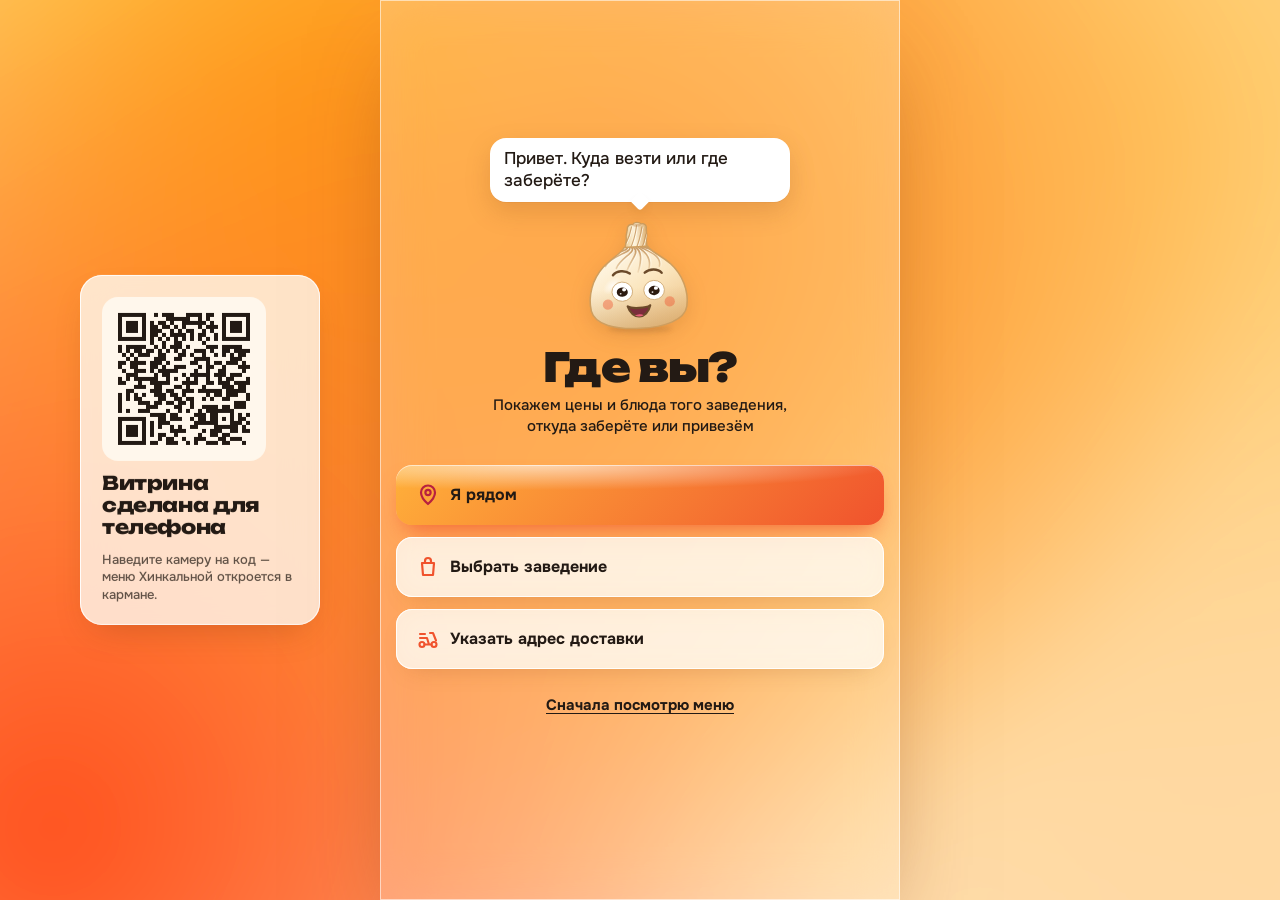
==== commit f4bc856e: "Storefront: «Скидка» in the bottom bar — sign in, personal discount and a 4-digit code for the cashi" ====
--- a/v2/index.html
+++ b/v2/index.html
@@ -167,6 +167,7 @@
     <symbol id="ik-chasy" viewBox="0 0 24 24"><g fill="none" stroke="currentColor" stroke-width="2.2" stroke-linecap="round"><circle cx="12" cy="12" r="8.5"/><path d="M12 7.5V12l3 2"/></g></symbol>
     <symbol id="ik-zvezda" viewBox="0 0 24 24"><path d="M12 3l2.6 5.6 6.1.7-4.5 4.2 1.2 6L12 16.6 6.6 19.5l1.2-6L3.3 9.3l6.1-.7z" fill="currentColor"/></symbol>
     <symbol id="ik-telefon" viewBox="0 0 24 24"><path d="M6.6 3.5l2.6.4 1.3 4-1.9 1.6a11 11 0 0 0 5.9 5.9l1.6-1.9 4 1.3.4 2.6c.1.9-.6 1.8-1.5 1.8A16.8 16.8 0 0 1 4.8 5c0-.9.9-1.6 1.8-1.5z" fill="none" stroke="currentColor" stroke-width="2.1" stroke-linejoin="round"/></symbol>
+    <symbol id="ik-procent" viewBox="0 0 24 24"><path d="M18 6L6 18" fill="none" stroke="currentColor" stroke-width="2.4" stroke-linecap="round"/><circle cx="7.5" cy="7.5" r="2.6" fill="none" stroke="currentColor" stroke-width="2.2"/><circle cx="16.5" cy="16.5" r="2.6" fill="none" stroke="currentColor" stroke-width="2.2"/></symbol>
     <symbol id="ik-zakryt" viewBox="0 0 24 24"><path d="M6 6l12 12M18 6L6 18" fill="none" stroke="currentColor" stroke-width="2.4" stroke-linecap="round"/></symbol>
   </defs>
 </svg>
@@ -208,6 +209,10 @@
     <a class="niz__punkt" href="#/adres" data-punkt="adres">
       <svg width="24" height="24" aria-hidden="true"><use href="#ik-bulavka"/></svg>
       <span>Адрес</span>
+    </a>
+    <a class="niz__punkt" href="#/skidka" data-punkt="skidka">
+      <svg width="24" height="24" aria-hidden="true"><use href="#ik-procent"/></svg>
+      <span>Скидка</span>
     </a>
   </div>
   <button class="niz__korzina" id="knopka-korziny" type="button" aria-label="Корзина">
--- a/v2/stil.css
+++ b/v2/stil.css
@@ -750,8 +750,8 @@
   transition: transform .45s var(--pr-myagkaya), opacity .3s;
 }
 .niz.uehal { transform: translate(-50%, calc(100% + 24px)); opacity: 0; pointer-events: none; }
-.niz__punkty { position: relative; flex: 1; display: grid; grid-template-columns: repeat(3, 1fr); height: 100%; min-width: 0; }
-.niz__indikator { position: absolute; top: 0; left: 0; height: 100%; width: calc(100% / 3); border-radius: var(--r-krug); background: linear-gradient(135deg, rgba(255, 176, 58, .35), rgba(240, 83, 45, .28)); box-shadow: inset 0 0 0 1px rgba(255, 255, 255, .7); z-index: 0; will-change: transform; pointer-events: none; }
+.niz__punkty { position: relative; flex: 1; display: grid; grid-template-columns: repeat(4, 1fr); height: 100%; min-width: 0; }
+.niz__indikator { position: absolute; top: 0; left: 0; height: 100%; width: calc(100% / 4); border-radius: var(--r-krug); background: linear-gradient(135deg, rgba(255, 176, 58, .35), rgba(240, 83, 45, .28)); box-shadow: inset 0 0 0 1px rgba(255, 255, 255, .7); z-index: 0; will-change: transform; pointer-events: none; }
 .niz__punkt {
   position: relative; z-index: 1;
   display: grid; justify-items: center; align-content: center; gap: 2px;
@@ -1428,3 +1428,29 @@
 
 /* подпись источника подсказок адреса (интегратор, круг 1) */
 .adres__istochnik { display: block; margin: 14px 4px 0; font: var(--t-vtoroy); font-size: 0.75rem; color: var(--ugol-72); }
+
+/* ---------------------------------------------------------------------------
+   Вход гостя по номеру (#/vhod) и полоска входа в оформлении
+   --------------------------------------------------------------------------- */
+.shtorka--vhod { max-height: calc(100dvh - 40px - env(safe-area-inset-top)); overflow: hidden; }
+.shtorka--vhod .shtorka__shapka-korziny { padding-top: 0; padding-right: 64px; }
+.vhod__telo { padding: 4px 16px 24px; }
+.vhod__karta { display: grid; gap: 12px; }
+.vhod__podskazka { margin: 0; font: var(--t-vtoroy); color: var(--ugol-72); }
+.vhod__oshibka { margin: 0; font: var(--t-vtoroy); font-weight: 700; color: var(--krasnyy, #C0392B); }
+.vhod__skidka { display: grid; gap: 4px; }
+.vhod__skidka b { font: var(--t-zagolovok-malyy, var(--t-glavnyy)); }
+.vhod__skidka span { font: var(--t-vtoroy); color: var(--ugol-72); }
+.vhod__skidka--net b { color: var(--ugol-72); }
+/* код для кассира: крупные цифры, таймер, «Новый код» */
+.vhod__kod { display: grid; gap: 6px; padding: 14px 16px; border-radius: 18px; background: linear-gradient(135deg, rgba(255, 176, 58, .22), rgba(240, 83, 45, .16)); }
+.vhod__kod-metka { font: var(--t-metka); color: var(--ugol-72); text-transform: uppercase; letter-spacing: .04em; }
+.vhod__kod-cifry { font: var(--t-razdel); font-size: 3.25rem; letter-spacing: .18em; color: var(--ugol); font-variant-numeric: tabular-nums; }
+.vhod__kod-cifry--zhdem { font-size: 1.125rem; letter-spacing: 0; color: var(--ugol-62); }
+.vhod__kod-srok { font: var(--t-vtoroy); color: var(--ugol-72); font-variant-numeric: tabular-nums; }
+.vhod__kod-srok--istek { color: var(--krasnyy, #C0392B); font-weight: 700; }
+
+.oformlenie__vhod-knopka { display: grid; gap: 4px; width: 100%; text-align: left; border: 0; cursor: pointer; font: inherit; }
+.oformlenie__vhod-knopka b { font-weight: 800; }
+.oformlenie__vhod-knopka span { font: var(--t-vtoroy); color: var(--ugol-72); }
+.oformlenie__vhod-knopka--est b { color: var(--zelenyy, #2F8F4E); }
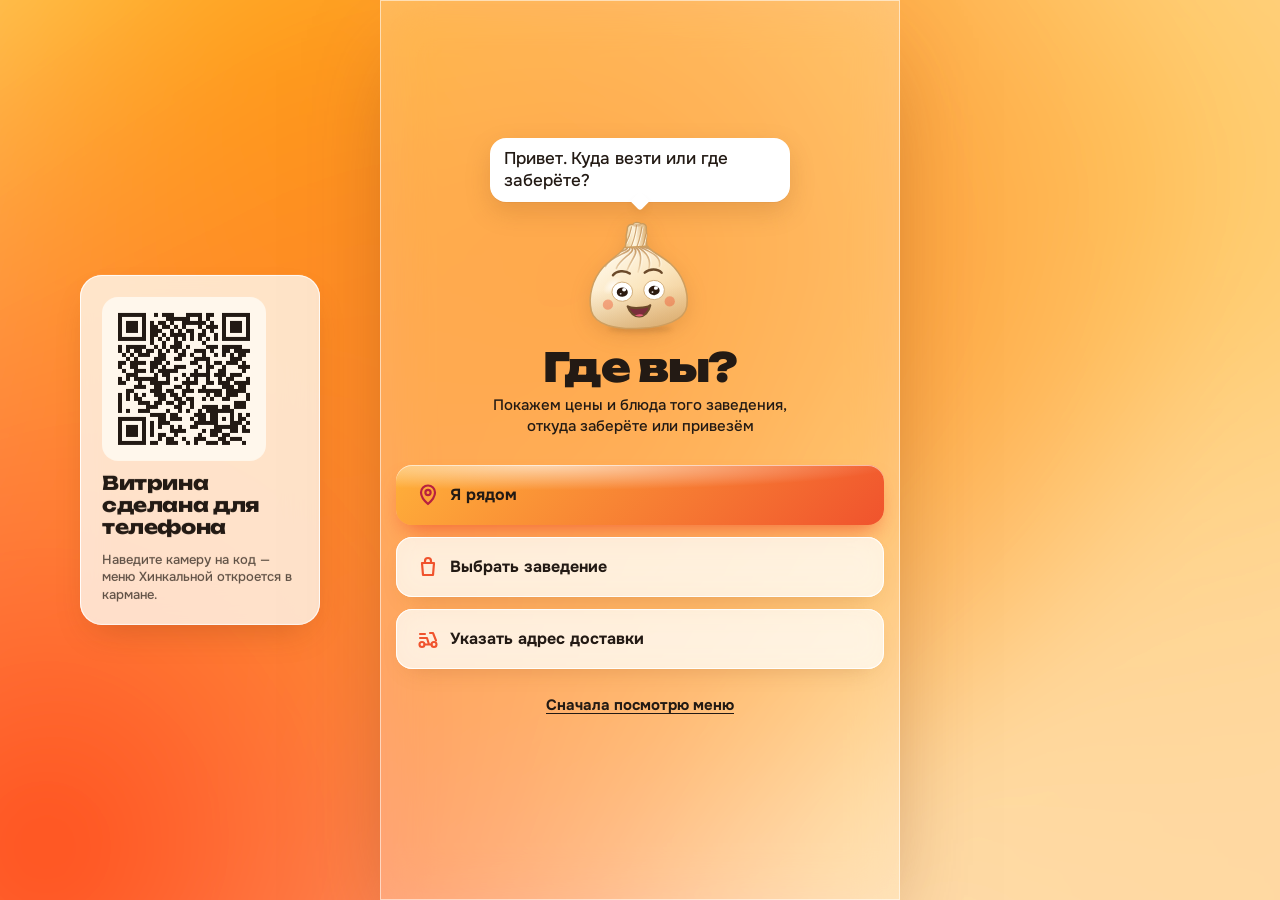
==== commit a6d0b17f: "Storefront moves to ChikChak: API at api.chikchak.ai, canonical and preview at client.chikchak.ai, o" ====
--- a/v2/index.html
+++ b/v2/index.html
@@ -40,21 +40,21 @@
 <link rel="modulepreload" href="js/istorii.js">
 <link rel="modulepreload" href="js/ekrany/adres.js">
 <!-- Превью ссылки в мессенджерах -->
-<link rel="canonical" href="https://restoposbot.github.io/vitrina-hinkalnaya/">
+<link rel="canonical" href="https://client.chikchak.ai/">
 <meta property="og:type" content="website">
 <meta property="og:locale" content="ru_RU">
 <meta property="og:site_name" content="Хинкальная">
 <meta property="og:title" content="Хинкальная — хинкали, хачапури, шашлык на углях">
 <meta property="og:description" content="Меню семи заведений: закажите на самовывоз или с доставкой.">
-<meta property="og:url" content="https://restoposbot.github.io/vitrina-hinkalnaya/">
-<meta property="og:image" content="https://restoposbot.github.io/vitrina-hinkalnaya/kartinki/prevyu.jpg">
+<meta property="og:url" content="https://client.chikchak.ai/">
+<meta property="og:image" content="https://client.chikchak.ai/kartinki/prevyu.jpg">
 <meta property="og:image:width" content="1200">
 <meta property="og:image:height" content="630">
 <meta property="og:image:alt" content="Хинкалик на тёплом градиенте и надпись «Хинкальная»">
 <meta name="twitter:card" content="summary_large_image">
 <meta name="twitter:title" content="Хинкальная — хинкали, хачапури, шашлык на углях">
 <meta name="twitter:description" content="Меню семи заведений: закажите на самовывоз или с доставкой.">
-<meta name="twitter:image" content="https://restoposbot.github.io/vitrina-hinkalnaya/kartinki/prevyu.jpg">
+<meta name="twitter:image" content="https://client.chikchak.ai/kartinki/prevyu.jpg">
 <script>
 /* Покой: через 9 с без касаний вешаем html.pokoy — stil.css ставит декоративные циклы на паузу.
    Любое касание, прокрутка, колесо или клавиша снимают класс. */
--- a/v2/stil.css
+++ b/v2/stil.css
@@ -1068,7 +1068,9 @@
 .adres__geroy, .gotovo__hinkalik { display: grid; place-items: end center; min-height: 190px; padding-top: 20px; }
 .adres__knopki { display: grid; gap: 12px; margin-top: 22px; }
 .adres__nizhe { margin-top: 18px; }
-.adres__nayti { margin-top: 10px; }   /* кнопка «Найти» под полем адреса: поиск только по нажатию */
+.adres__nayti { margin-top: 10px; }
+.adres__moi { display: grid; gap: 4px; margin-bottom: 18px; }   /* сохранённые адреса вошедшего гостя — над поиском */
+.adres__moi[hidden] { display: none; }   /* кнопка «Найти» под полем адреса: поиск только по нажатию */
 .ekran--adres .ekran__zagolovok, .ekran--gotovo .ekran__zagolovok { text-align: center; }
 .ekran--adres .ekran__pod, .ekran--gotovo .ekran__pod { text-align: center; }
 .ekran--adres .ekran__pod { color: var(--ugol); }
@@ -1430,7 +1432,7 @@
 .adres__istochnik { display: block; margin: 14px 4px 0; font: var(--t-vtoroy); font-size: 0.75rem; color: var(--ugol-72); }
 
 /* ---------------------------------------------------------------------------
-   Вход гостя по номеру (#/vhod) и полоска входа в оформлении
+   «Скидка» (#/skidka): вход гостя по номеру, код для кассира; полоска входа в оформлении
    --------------------------------------------------------------------------- */
 .shtorka--vhod { max-height: calc(100dvh - 40px - env(safe-area-inset-top)); overflow: hidden; }
 .shtorka--vhod .shtorka__shapka-korziny { padding-top: 0; padding-right: 64px; }
@@ -1446,6 +1448,9 @@
 .vhod__kod { display: grid; gap: 6px; padding: 14px 16px; border-radius: 18px; background: linear-gradient(135deg, rgba(255, 176, 58, .22), rgba(240, 83, 45, .16)); }
 .vhod__kod-metka { font: var(--t-metka); color: var(--ugol-72); text-transform: uppercase; letter-spacing: .04em; }
 .vhod__kod-cifry { font: var(--t-razdel); font-size: 3.25rem; letter-spacing: .18em; color: var(--ugol); font-variant-numeric: tabular-nums; }
+.vhod__qr { display: grid; place-items: center; padding: 10px; border-radius: 14px; background: #fff; }
+.vhod__qr svg { display: block; width: min(62vw, 240px); height: auto; }
+.vhod__qr[hidden] { display: none; }
 .vhod__kod-cifry--zhdem { font-size: 1.125rem; letter-spacing: 0; color: var(--ugol-62); }
 .vhod__kod-srok { font: var(--t-vtoroy); color: var(--ugol-72); font-variant-numeric: tabular-nums; }
 .vhod__kod-srok--istek { color: var(--krasnyy, #C0392B); font-weight: 700; }
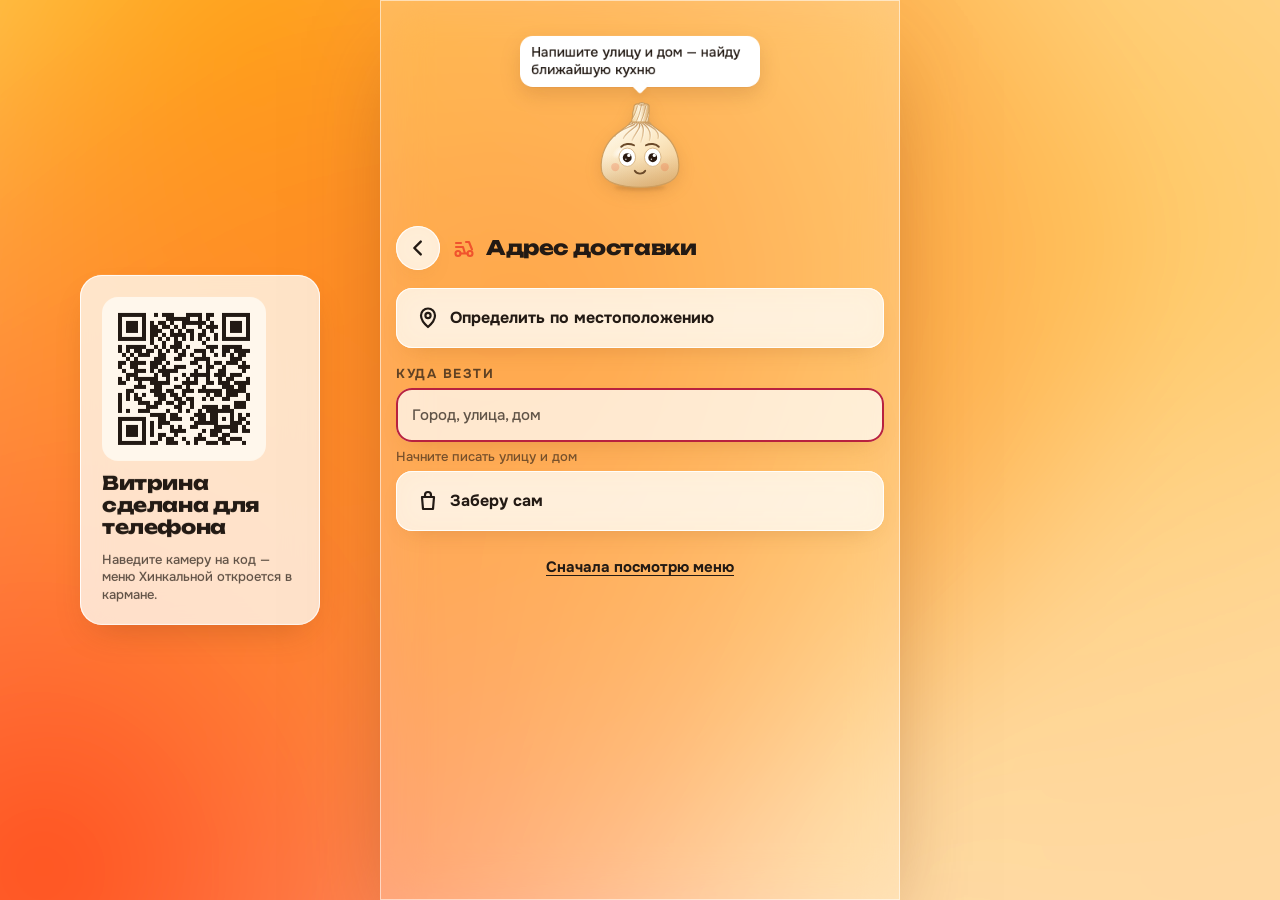
==== commit a7273627: "Storefront profile tab: name and phone, cashier code, my orders with repeat, delivery addresses, sig" ====
--- a/v2/index.html
+++ b/v2/index.html
@@ -168,6 +168,7 @@
     <symbol id="ik-zvezda" viewBox="0 0 24 24"><path d="M12 3l2.6 5.6 6.1.7-4.5 4.2 1.2 6L12 16.6 6.6 19.5l1.2-6L3.3 9.3l6.1-.7z" fill="currentColor"/></symbol>
     <symbol id="ik-telefon" viewBox="0 0 24 24"><path d="M6.6 3.5l2.6.4 1.3 4-1.9 1.6a11 11 0 0 0 5.9 5.9l1.6-1.9 4 1.3.4 2.6c.1.9-.6 1.8-1.5 1.8A16.8 16.8 0 0 1 4.8 5c0-.9.9-1.6 1.8-1.5z" fill="none" stroke="currentColor" stroke-width="2.1" stroke-linejoin="round"/></symbol>
     <symbol id="ik-procent" viewBox="0 0 24 24"><path d="M18 6L6 18" fill="none" stroke="currentColor" stroke-width="2.4" stroke-linecap="round"/><circle cx="7.5" cy="7.5" r="2.6" fill="none" stroke="currentColor" stroke-width="2.2"/><circle cx="16.5" cy="16.5" r="2.6" fill="none" stroke="currentColor" stroke-width="2.2"/></symbol>
+    <symbol id="ik-chelovek" viewBox="0 0 24 24"><circle cx="12" cy="8.2" r="3.9" fill="none" stroke="currentColor" stroke-width="2.1"/><path d="M4.6 20.2c.9-3.6 3.9-5.8 7.4-5.8s6.5 2.2 7.4 5.8" fill="none" stroke="currentColor" stroke-width="2.1" stroke-linecap="round"/></symbol>
     <symbol id="ik-zakryt" viewBox="0 0 24 24"><path d="M6 6l12 12M18 6L6 18" fill="none" stroke="currentColor" stroke-width="2.4" stroke-linecap="round"/></symbol>
   </defs>
 </svg>
@@ -210,9 +211,9 @@
       <svg width="24" height="24" aria-hidden="true"><use href="#ik-bulavka"/></svg>
       <span>Адрес</span>
     </a>
-    <a class="niz__punkt" href="#/skidka" data-punkt="skidka">
-      <svg width="24" height="24" aria-hidden="true"><use href="#ik-procent"/></svg>
-      <span>Скидка</span>
+    <a class="niz__punkt" href="#/profil" data-punkt="profil">
+      <svg width="24" height="24" aria-hidden="true"><use href="#ik-chelovek"/></svg>
+      <span>Профиль</span>
     </a>
   </div>
   <button class="niz__korzina" id="knopka-korziny" type="button" aria-label="Корзина">
--- a/v2/stil.css
+++ b/v2/stil.css
@@ -284,6 +284,26 @@
   .shapka__verh .chip { width: 44px; padding: 0; gap: 0; justify-content: center; font-size: 0; }
 }
 .mesto__nazvanie svg { width: 18px; height: 18px; flex: 0 0 auto; }
+.mesto__nazvanie--adres span { hyphens: manual; overflow-wrap: normal; }
+.gotovo__oplata { margin-top: 16px; text-align: left; }
+.profil__skidka { display: grid; gap: 4px; width: 100%; text-align: left; border: 0; margin-bottom: 18px; font: inherit; color: inherit; }
+.profil__skidka b { font-size: 1.0625rem; }
+.profil__skidka span, .profil__tiho, .profil__zakaz-gde { font: var(--t-vtoroy); color: var(--ugol-62); }
+.profil__zakazy { display: grid; gap: 10px; margin-bottom: 18px; }
+.profil__zakaz { display: grid; gap: 6px; }
+.profil__zakaz-verh, .profil__zakaz-niz { display: flex; align-items: center; justify-content: space-between; gap: 10px; }
+.profil__status { font-size: .8125rem; font-weight: 700; color: var(--ugol-62); }
+.profil__status--idet { color: var(--granat); }
+.profil__zakaz-sostav { font-size: .9375rem; }
+.profil__povtorit { height: 40px; padding: 0 16px; width: auto; }
+.profil__adresa { display: grid; gap: 10px; margin-bottom: 18px; }
+.profil__adres small { display: block; font: var(--t-vtoroy); color: var(--ugol-62); }
+.profil__vyyti { width: 100%; margin-top: 4px; }
+.gotovo__forma { min-height: 120px; margin: 0 -16px; }   /* форма ЮKassa уже 320 px не помещается в карточку — во всю её ширину */
+.gotovo__zapas { width: 100%; margin-top: 8px; }
+.gotovo__zhdem { font: var(--t-vtoroy); color: var(--ugol-62); padding: 24px 0; text-align: center; }
+.gotovo__oplacheno { display: grid; gap: 4px; padding: 14px 16px; border-radius: 14px; background: rgba(46, 125, 50, .1); }
+.gotovo__oplacheno b { color: #2E7D32; font-size: 1.125rem; }
 .mesto__status { font-weight: 600; font-size: 0.8438rem; display: flex; align-items: center; gap: 7px; }
 .mesto__adres { font: var(--t-vtoroy); color: var(--ugol-62); max-width: 100%; overflow: hidden; text-overflow: ellipsis; white-space: nowrap; }
 /* Пульс точки — кольцо ::after на transform/opacity (композитор), а не box-shadow (перерисовка каждый кадр) */
@@ -819,10 +839,10 @@
 .sloy-shtorok { position: relative; z-index: 40; }
 .shtorka-fon { position: fixed; inset: 0; z-index: 40; background: rgba(60, 25, 10, .28); backdrop-filter: blur(6px); -webkit-backdrop-filter: blur(6px); opacity: 0; }
 .shtorka {
-  position: fixed; left: 50%; bottom: 0;
+  position: fixed; left: 50%; bottom: var(--klaviatura, 0px);   /* над клавиатурой телефона (prilozhenie.js) */
   translate: -50% 0;
   width: min(100%, var(--shirina));
-  max-height: calc(100dvh - 24px - env(safe-area-inset-top));
+  max-height: calc(100dvh - var(--klaviatura, 0px) - 24px - env(safe-area-inset-top));
   z-index: 41;
   display: flex; flex-direction: column;
   border-radius: var(--r-shtorka) var(--r-shtorka) 0 0;
@@ -956,6 +976,8 @@
    ========================================================================= */
 
 .pole { display: grid; gap: 6px; }
+.adres__detali { display: grid; grid-template-columns: 1fr 1fr; gap: 10px; margin: 4px 0 14px; }
+.adres__detali-shiroko { grid-column: 1 / -1; }
 .pole__metka { font: var(--t-metka); letter-spacing: .12em; text-transform: uppercase; opacity: .72; }
 .pole__vvod { height: 54px; padding: 0 16px; border-radius: var(--r-knopka); border: 0; background: rgba(255, 255, 255, .72); box-shadow: inset 0 0 0 1px rgba(255, 255, 255, .9), var(--ten-myagkaya); font: var(--t-tekst); color: var(--ugol); outline: 0; width: 100%; transition: box-shadow .25s; }
 .pole__vvod::placeholder { color: var(--ugol-72); }
@@ -1068,9 +1090,13 @@
 .adres__geroy, .gotovo__hinkalik { display: grid; place-items: end center; min-height: 190px; padding-top: 20px; }
 .adres__knopki { display: grid; gap: 12px; margin-top: 22px; }
 .adres__nizhe { margin-top: 18px; }
-.adres__nayti { margin-top: 10px; }
+.adres__gde { width: 100%; margin-top: 18px; }
+/* карта «Определить по местоположению»: метка в центре, карту двигают под ней (25.10.2026) */
+.adres__karta { position: relative; height: 260px; margin-top: 14px; border-radius: 20px; overflow: hidden; box-shadow: var(--ten-myagkaya); }
+.adres__karta-pole { position: absolute; inset: 0; }
+.adres__karta-metka { position: absolute; left: 50%; top: 50%; z-index: 2; width: 44px; height: 44px; color: var(--paprika); transform: translate(-50%, -100%); pointer-events: none; filter: drop-shadow(0 3px 4px rgba(0, 0, 0, .3)); }
 .adres__moi { display: grid; gap: 4px; margin-bottom: 18px; }   /* сохранённые адреса вошедшего гостя — над поиском */
-.adres__moi[hidden] { display: none; }   /* кнопка «Найти» под полем адреса: поиск только по нажатию */
+.adres__moi[hidden] { display: none; }
 .ekran--adres .ekran__zagolovok, .ekran--gotovo .ekran__zagolovok { text-align: center; }
 .ekran--adres .ekran__pod, .ekran--gotovo .ekran__pod { text-align: center; }
 .ekran--adres .ekran__pod { color: var(--ugol); }
@@ -1134,6 +1160,10 @@
    ========================================================================= */
 .ekran--adres { display: flex; flex-direction: column; }
 .adres { display: flex; flex-direction: column; flex: 1; justify-content: center; padding-bottom: 24px; }
+.klaviatura-otkryta .adres { justify-content: flex-start; padding-bottom: var(--klaviatura, 0px); }   /* поле и подсказки — над клавиатурой (Б-27); отступ даёт прокрутить поле к верху */
+#adres-vvod { scroll-margin-top: 12px; }
+.klaviatura-otkryta .adres__geroy, .klaviatura-otkryta .adres__hinkalik,
+.klaviatura-otkryta .adres__gde, .klaviatura-otkryta .adres__moi { display: none; }   /* пока печатают адрес — место подсказкам (Б-27) */
 .adres--otkryt { justify-content: flex-start; padding-bottom: 0; }
 .adres__nazad { position: absolute; top: calc(16px + env(safe-area-inset-top)); left: var(--polya); z-index: 2; }
 .adres__geroy { display: grid; place-items: center; padding-top: 88px; transition: padding .45s var(--pr-myagkaya); }
@@ -1282,6 +1312,7 @@
 .oformlenie__chasy { width: 16px; height: 16px; }
 .oformlenie__sloty { gap: 8px; padding-top: 12px; padding-bottom: 10px; }
 .oformlenie__sloty[hidden] { display: none; }
+.oformlenie__dni { padding-bottom: 0; }
 .oformlenie__slot { height: 46px; padding: 0 14px; border: 0; border-radius: 14px; font: 700 0.875rem/1 var(--sh-zag); letter-spacing: -.01em; color: var(--ugol); background: rgba(255, 255, 255, .72); box-shadow: inset 0 0 0 1px rgba(255, 255, 255, .9), var(--ten-myagkaya); white-space: nowrap; transition: background .25s, box-shadow .25s; }
 .oformlenie__slot.vybran { background: var(--gr-knopka); box-shadow: var(--ten-knopki); }
 .oformlenie__net-slotov { font: var(--t-vtoroy); color: var(--ugol-72); padding: 0 var(--polya); }
@@ -1359,7 +1390,7 @@
 .perenos, .perenos > *, .perenos__gruppa, .perenos .propalo { min-width: 0; }
 .perenos__gruppy { grid-template-columns: minmax(0, 1fr); }
 /* gotovo — поправки после снимка: номер в одну строку, значки шагов по центру */
-.gotovo__kartochka .gotovo__nomer { font-size: clamp(2rem, 11vw, 2.875rem); white-space: nowrap; }
+.gotovo__kartochka .gotovo__nomer { font-size: clamp(1.5rem, 8.5vw, 2.875rem); white-space: nowrap; }   /* «291026-3731» на 360–390 px влезает в карточку (29.10.2026) */
 .gotovo__nomer small { font-size: .55em; margin-right: .12em; vertical-align: .35em; }
 .gotovo__shag > .gotovo__znak { display: grid; margin-top: 0; }
 .poisk-ekran__skolko { margin-bottom: 26px; }
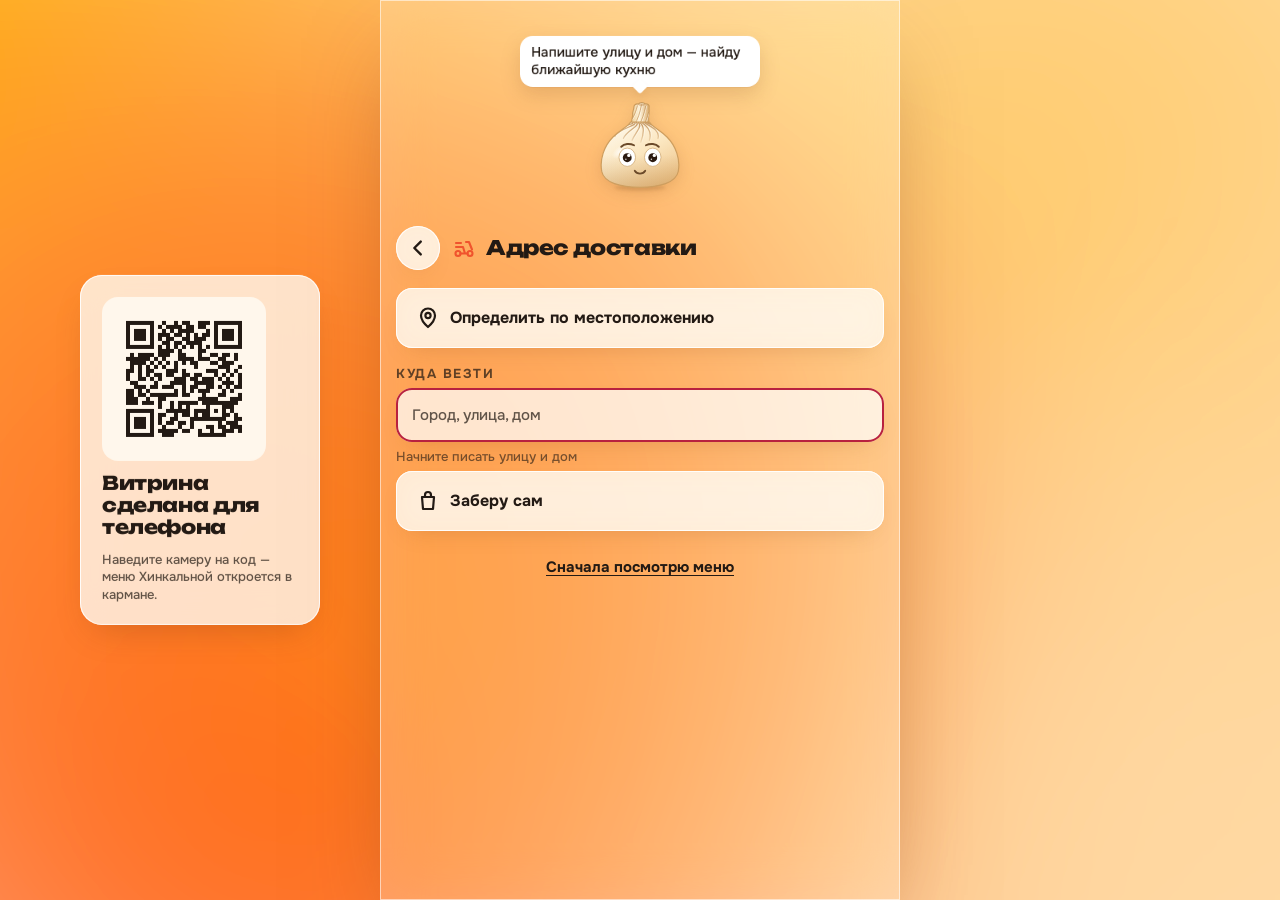
==== commit 71bf216f: "Storefront speaks six languages: page translator, language in Profile, fonts for hy/ka/az - js/perev" ====
--- a/v2/index.html
+++ b/v2/index.html
@@ -72,6 +72,27 @@
   razbudit();
 })();
 </script>
+<style>html.perevod-zhdyot body{visibility:hidden}</style>
+<script>
+/* Язык сайта (30.10.2026): пока грузится словарь не русского языка, страница скрыта — не мигает русский.
+   Тот же выбор, что в js/yazyk.js: сохранённый, иначе язык телефона без русского. Не дольше 2,5 с. */
+(function () {
+  try {
+    var k = ['ru', 'en', 'hy', 'ka', 'uz', 'az'], y = localStorage.getItem('yazyk');
+    if (k.indexOf(y) < 0) {
+      var l = navigator.languages && navigator.languages.length ? navigator.languages : [navigator.language || 'ru'];
+      y = 'ru';
+      if (!l.some(function (x) { return /^ru/i.test(x); })) for (var i = 0; i < l.length; i++) if (k.indexOf(String(l[i]).slice(0, 2).toLowerCase()) >= 0) { y = String(l[i]).slice(0, 2).toLowerCase(); break; }
+    }
+    if (y !== 'ru') {
+      var d = document.documentElement;
+      d.lang = y;
+      d.classList.add('perevod-zhdyot');
+      setTimeout(function () { d.classList.remove('perevod-zhdyot'); }, 2500);
+    }
+  } catch (e) { /* приватный режим — русский */ }
+})();
+</script>
 </head>
 <body>
 
--- a/v2/shrifty/shrifty.css
+++ b/v2/shrifty/shrifty.css
@@ -52,4 +52,12 @@
   font-display: swap;
   src: url(onest-latin.woff2) format('woff2');
   unicode-range: U+0000-00FF, U+0131, U+0152-0153, U+02BB-02BC, U+02C6, U+02DA, U+02DC, U+0304, U+0308, U+0329, U+2000-206F, U+20AC, U+2122, U+2191, U+2193, U+2212, U+2215, U+FEFF, U+FFFD;
-}+}
+/* Буквы других языков сайта (30.10.2026, многоязычность): азербайджанские ə ğ ş İ — latin-ext самих шрифтов,
+   армянские и грузинские — Noto Sans под теми же именами семейств, поэтому стили сайта не меняются. */
+@font-face { font-family: 'Onest'; font-style: normal; font-weight: 100 900; font-display: swap; src: url(onest-latin-ext.woff2) format('woff2'); unicode-range: U+0100-02BA, U+02BD-02C5, U+02C7-02CC, U+02CE-02D7, U+02DD-02FF, U+0304, U+0308, U+0329, U+1D00-1DBF, U+1E00-1E9F, U+1EF2-1EFF, U+2020, U+20A0-20AB, U+20AD-20C4, U+2113, U+2C60-2C7F, U+A720-A7FF; }
+@font-face { font-family: 'Unbounded'; font-style: normal; font-weight: 200 900; font-display: swap; src: url(unbounded-latin-ext.woff2) format('woff2'); unicode-range: U+0100-02BA, U+02BD-02C5, U+02C7-02CC, U+02CE-02D7, U+02DD-02FF, U+0304, U+0308, U+0329, U+1D00-1DBF, U+1E00-1E9F, U+1EF2-1EFF, U+2020, U+20A0-20AB, U+20AD-20C4, U+2113, U+2C60-2C7F, U+A720-A7FF; }
+@font-face { font-family: 'Onest'; font-style: normal; font-weight: 100 900; font-display: swap; src: url(noto-armenian.woff2) format('woff2'); unicode-range: U+0530-058F, U+FB13-FB17; }
+@font-face { font-family: 'Unbounded'; font-style: normal; font-weight: 200 900; font-display: swap; src: url(noto-armenian.woff2) format('woff2'); unicode-range: U+0530-058F, U+FB13-FB17; }
+@font-face { font-family: 'Onest'; font-style: normal; font-weight: 100 900; font-display: swap; src: url(noto-georgian.woff2) format('woff2'); unicode-range: U+10A0-10FF, U+1C90-1CBF, U+2D00-2D2F; }
+@font-face { font-family: 'Unbounded'; font-style: normal; font-weight: 200 900; font-display: swap; src: url(noto-georgian.woff2) format('woff2'); unicode-range: U+10A0-10FF, U+1C90-1CBF, U+2D00-2D2F; }
--- a/v2/stil.css
+++ b/v2/stil.css
@@ -292,6 +292,22 @@
 .profil__zakazy { display: grid; gap: 10px; margin-bottom: 18px; }
 .profil__zakaz { display: grid; gap: 6px; }
 .profil__zakaz-verh, .profil__zakaz-niz { display: flex; align-items: center; justify-content: space-between; gap: 10px; }
+/* баллы (29.10.2026): баланс крупно, как копятся, история под «История баллов» */
+.profil__bally { display: grid; gap: 6px; margin-bottom: 18px; }
+.profil__bally-verh { display: flex; align-items: baseline; justify-content: space-between; gap: 10px; flex-wrap: wrap; }
+.profil__bally-verh b { font: var(--t-razdel); font-size: 1.75rem; color: var(--ugol); font-variant-numeric: tabular-nums; }
+.profil__bally-verh span { font: var(--t-vtoroy); color: var(--ugol-62); }
+.profil__istoriya summary { display: inline-flex; min-height: 44px; align-items: center; font: var(--t-vtoroy); font-weight: 800; color: var(--ugol); text-decoration: underline; text-underline-offset: 3px; cursor: pointer; list-style: none; }
+.profil__istoriya summary::-webkit-details-marker { display: none; }
+.profil__istoriya ul { display: grid; gap: 10px; margin: 0; padding: 0; list-style: none; }
+.profil__ball { display: flex; align-items: flex-start; justify-content: space-between; gap: 10px; font: var(--t-vtoroy); }
+.profil__ball span { display: grid; gap: 2px; color: var(--ugol); }
+.profil__ball small { color: var(--ugol-62); }
+.profil__ball b { font-variant-numeric: tabular-nums; white-space: nowrap; }
+.profil__plus { color: var(--zelenyy, #2F8F4E); font-weight: 800; }
+.profil__minus { color: var(--ugol-72); }
+.profil__zakaz-niz small.profil__plus { font: var(--t-vtoroy); font-weight: 800; }
+.oformlenie__bally { margin: 8px 0 0; font: var(--t-vtoroy); font-weight: 700; color: var(--zelenyy, #2F8F4E); }
 .profil__status { font-size: .8125rem; font-weight: 700; color: var(--ugol-62); }
 .profil__status--idet { color: var(--granat); }
 .profil__zakaz-sostav { font-size: .9375rem; }
@@ -1475,6 +1491,12 @@
 .vhod__skidka b { font: var(--t-zagolovok-malyy, var(--t-glavnyy)); }
 .vhod__skidka span { font: var(--t-vtoroy); color: var(--ugol-72); }
 .vhod__skidka--net b { color: var(--ugol-72); }
+.vhod__skidka .vhod__podrobno { margin-top: 2px; }
+.vhod__podrobno summary { display: inline-flex; min-height: 44px; align-items: center; font: var(--t-vtoroy); font-weight: 800; color: var(--ugol); text-decoration: underline; text-underline-offset: 3px; cursor: pointer; list-style: none; }
+.vhod__podrobno summary::-webkit-details-marker { display: none; }
+.vhod__podrobno[open] summary { text-decoration: none; }
+.vhod__podrobno ul { display: grid; gap: 6px; margin: 0; padding: 0 0 4px; list-style: none; font: var(--t-vtoroy); color: var(--ugol-72); }
+.vhod__podrobno li b { font: inherit; font-weight: 800; color: var(--ugol); }
 /* код для кассира: крупные цифры, таймер, «Новый код» */
 .vhod__kod { display: grid; gap: 6px; padding: 14px 16px; border-radius: 18px; background: linear-gradient(135deg, rgba(255, 176, 58, .22), rgba(240, 83, 45, .16)); }
 .vhod__kod-metka { font: var(--t-metka); color: var(--ugol-72); text-transform: uppercase; letter-spacing: .04em; }
@@ -1490,3 +1512,15 @@
 .oformlenie__vhod-knopka b { font-weight: 800; }
 .oformlenie__vhod-knopka span { font: var(--t-vtoroy); color: var(--ugol-72); }
 .oformlenie__vhod-knopka--est b { color: var(--zelenyy, #2F8F4E); }
+
+/* Подписи из CSS переводчик страницы не видит — свои для каждого языка (30.10.2026) */
+html:lang(en) .poisk__podskazka::before { content: 'Find: '; }
+html:lang(hy) .poisk__podskazka::before { content: 'Գտնել՝ '; }
+html:lang(ka) .poisk__podskazka::before { content: 'მოძებნა: '; }
+html:lang(uz) .poisk__podskazka::before { content: 'Topish: '; }
+html:lang(az) .poisk__podskazka::before { content: 'Axtar: '; }
+html:lang(en) .zavedenie--partner .zavedenie__nazvanie::after { content: 'partner'; }
+html:lang(hy) .zavedenie--partner .zavedenie__nazvanie::after { content: 'գործընկեր'; }
+html:lang(ka) .zavedenie--partner .zavedenie__nazvanie::after { content: 'პარტნიორი'; text-transform: none; }
+html:lang(uz) .zavedenie--partner .zavedenie__nazvanie::after { content: 'hamkor'; }
+html:lang(az) .zavedenie--partner .zavedenie__nazvanie::after { content: 'tərəfdaş'; }
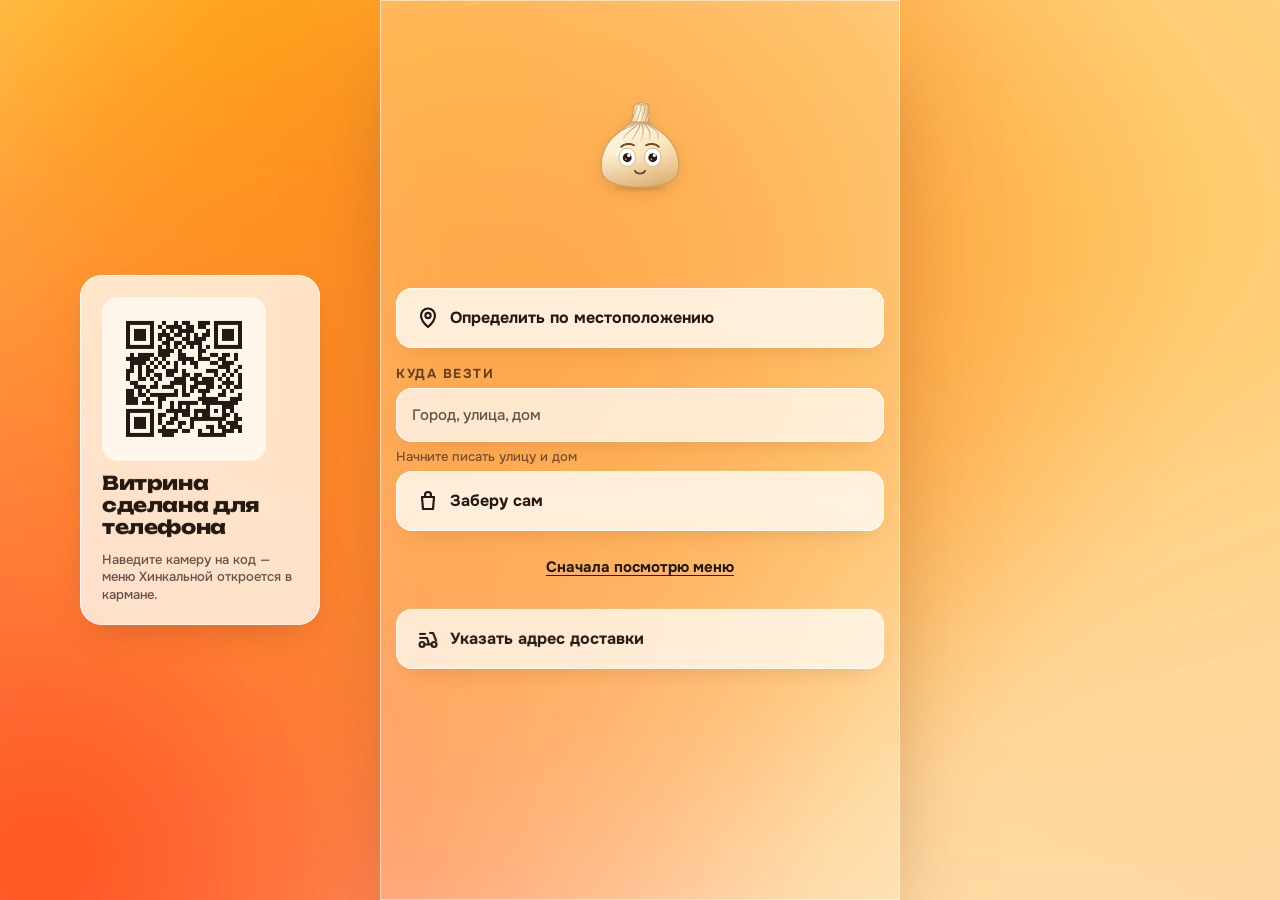
==== commit 028421ec: "Storefront review fixes: no automatic English (Moscow guests with English phones), language fonts in" ====
--- a/v2/index.html
+++ b/v2/index.html
@@ -82,7 +82,7 @@
     if (k.indexOf(y) < 0) {
       var l = navigator.languages && navigator.languages.length ? navigator.languages : [navigator.language || 'ru'];
       y = 'ru';
-      if (!l.some(function (x) { return /^ru/i.test(x); })) for (var i = 0; i < l.length; i++) if (k.indexOf(String(l[i]).slice(0, 2).toLowerCase()) >= 0) { y = String(l[i]).slice(0, 2).toLowerCase(); break; }
+      if (!l.some(function (x) { return /^ru/i.test(x); })) for (var i = 0; i < l.length; i++) { var c = String(l[i]).slice(0, 2).toLowerCase(); if (c !== 'en' && k.indexOf(c) >= 0) { y = c; break; } }
     }
     if (y !== 'ru') {
       var d = document.documentElement;
--- a/v2/stil.css
+++ b/v2/stil.css
@@ -1524,3 +1524,5 @@
 html:lang(ka) .zavedenie--partner .zavedenie__nazvanie::after { content: 'პარტნიორი'; text-transform: none; }
 html:lang(uz) .zavedenie--partner .zavedenie__nazvanie::after { content: 'hamkor'; }
 html:lang(az) .zavedenie--partner .zavedenie__nazvanie::after { content: 'tərəfdaş'; }
+/* оригинальное название блюда под переводом — показать официанту (30.10.2026) */
+.shtorka__original { margin: -6px 0 8px; font-size: 0.875rem; color: var(--ugol-62); }
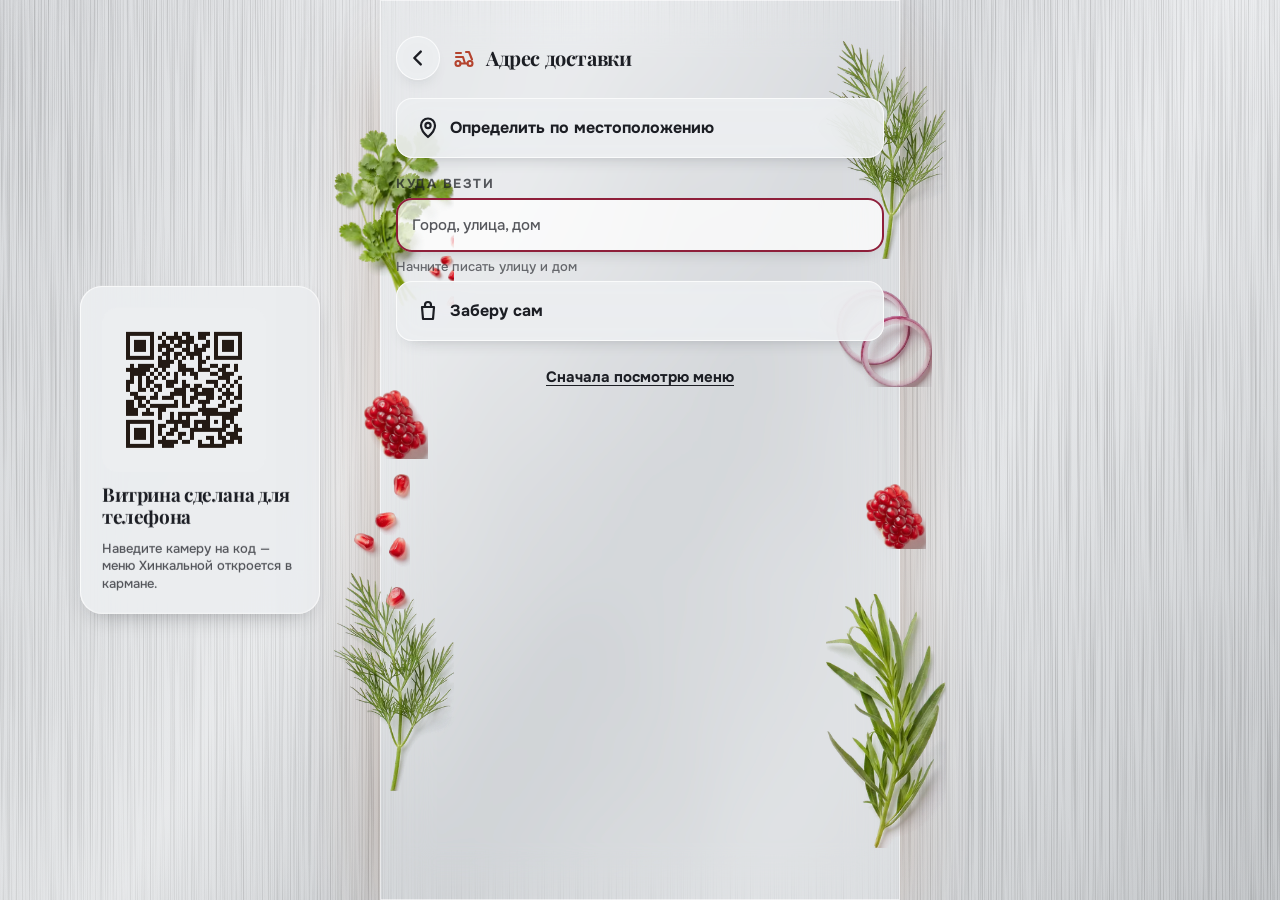
==== commit 1d323539: "Guest site: «Chef's steel table» theme on for all guests (owner: go ahead) — class in index.html, Pl" ====
--- a/v2/index.html
+++ b/v2/index.html
@@ -1,9 +1,9 @@
 <!doctype html>
-<html lang="ru">
+<html lang="ru" class="tema-stal">
 <head>
 <meta charset="utf-8">
 <meta name="viewport" content="width=device-width, initial-scale=1, viewport-fit=cover">
-<meta name="theme-color" content="#FFB03A">
+<meta name="theme-color" content="#E4E6E9">
 <meta name="description" content="Хинкальная: хинкали, хачапури, шашлык на углях. Меню семи заведений, самовывоз и доставка.">
 <meta name="apple-mobile-web-app-capable" content="yes">
 <meta name="mobile-web-app-capable" content="yes">
@@ -26,10 +26,11 @@
 <link rel="icon" href="ikonki/favicon-32.png" sizes="32x32" type="image/png">
 <link rel="icon" href="ikonki/favicon.ico" sizes="16x16 32x32 48x48">
 <link rel="apple-touch-icon" href="ikonki/apple-touch-icon.png" sizes="180x180">
-<link rel="preload" href="shrifty/unbounded-cyrillic.woff2" as="font" type="font/woff2" crossorigin>
+<link rel="preload" href="shrifty/playfair-cyrillic.woff2" as="font" type="font/woff2" crossorigin>
 <link rel="preload" href="shrifty/onest-cyrillic.woff2" as="font" type="font/woff2" crossorigin>
 <link rel="stylesheet" href="shrifty/shrifty.css">
 <link rel="stylesheet" href="stil.css">
+<link rel="stylesheet" href="tema_stal.css">
 <link rel="modulepreload" href="js/prilozhenie.js">
 <link rel="modulepreload" href="js/dannye.js">
 <link rel="modulepreload" href="js/dvizhenie.js">
--- a/v2/tema_stal.css
+++ b/v2/tema_stal.css
@@ -0,0 +1,227 @@
+/* Тема «Стол повара» (владелец 30.10.2026, эскиз design/eskizy_kartinkoy/eskiz_B_stol_povara_v6.png).
+   Светлая шлифованная нержавейка, по краям — зелень и гранат, блюда на приглушённых градиентах,
+   логотип чёрный, как в оригинале. Включена на витрине 31.10.2026 (владелец: «можешь обновлять») классом tema-stal на <html>; разметка не меняется —
+   подменяются токены stil.css и несколько поверхностей. Тёмной темы нет (владелец: «тёмный металл — стрёмно»). */
+
+/* Playfair Display 700 — свой, из shrifty/ (Google Fonts у гостей бывает медленным) */
+@font-face { font-family: 'Playfair Display'; font-style: normal; font-weight: 700; font-display: swap;
+  src: url(shrifty/playfair-cyrillic.woff2) format('woff2'); unicode-range: U+0301, U+0400-045F, U+0490-0491, U+04B0-04B1, U+2116; }
+@font-face { font-family: 'Playfair Display'; font-style: normal; font-weight: 700; font-display: swap;
+  src: url(shrifty/playfair-latin-ext.woff2) format('woff2'); unicode-range: U+0100-02BA, U+02BD-02C5, U+02C7-02CC, U+02CE-02D7, U+02DD-02FF, U+0304, U+0308, U+0329, U+1D00-1DBF, U+1E00-1E9F, U+1EF2-1EFF, U+2020, U+20A0-20AB, U+20AD-20C4, U+2113, U+2C60-2C7F, U+A720-A7FF; }
+@font-face { font-family: 'Playfair Display'; font-style: normal; font-weight: 700; font-display: swap;
+  src: url(shrifty/playfair-latin.woff2) format('woff2'); unicode-range: U+0000-00FF, U+0131, U+0152-0153, U+02BB-02BC, U+02C6, U+02DA, U+02DC, U+0304, U+0308, U+0329, U+2000-206F, U+20AC, U+2122, U+2191, U+2193, U+2212, U+2215, U+FEFF, U+FFFD; }
+
+html.tema-stal {
+  /* сталь и чернила вместо крема и угля */
+  --krem: #ECEEF0;
+  --pesok: #E1E4E7;
+  --ugol: #1C1E24;
+  --ugol-72: rgba(28, 30, 36, .74);
+  --ugol-62: rgba(28, 30, 36, .64);
+  --ugol-45: rgba(28, 30, 36, .48);
+  --granat: #8E1F3A;
+  --vino: #5E1428;
+  --steklo: rgba(236, 238, 240, .92);
+  --steklo-kayma: rgba(255, 255, 255, .75);
+  --belyy-92: rgba(246, 247, 248, .94);
+
+  /* приглушённые градиенты под блюда: цвет остаётся, крик уходит */
+  --pl-testo:   linear-gradient(150deg, #F3E1C4 0%, #E7C48F 55%, #D9A867 100%);
+  --pl-zhar:    linear-gradient(150deg, #E9C2A8 0%, #D9917E 55%, #B9606A 100%);
+  --pl-zelen:   linear-gradient(150deg, #DDE6CF 0%, #B5C99E 55%, #8DA876 100%);
+  --pl-sladkoe: linear-gradient(150deg, #F1D6CF 0%, #DDA6A6 55%, #C27C88 100%);
+  --pl-napitki: linear-gradient(150deg, #D6E8E2 0%, #A3CBC0 55%, #6FA89D 100%);
+  --pl-kombo:   linear-gradient(150deg, #EBCFA6 0%, #D49A7E 55%, #A9606D 100%);
+  --gr-testo:   linear-gradient(145deg, #F4E7D2 0%, #E3C597 100%);
+  --gr-zhar:    linear-gradient(145deg, #EBCDB8 0%, #CD8A80 100%);
+  --gr-zelen:   linear-gradient(145deg, #E3EAD6 0%, #A9BF92 100%);
+  --gr-sladkoe: linear-gradient(145deg, #F2DCD6 0%, #D3999E 100%);
+  --gr-napitki: linear-gradient(145deg, #DCEBE6 0%, #94C1B5 100%);
+  --gr-kombo:   linear-gradient(145deg, #EED6B3 0%, #C98E86 100%);
+  --ten-testo:   rgba(120, 90, 50, .30);
+  --ten-zhar:    rgba(120, 50, 50, .30);
+  --ten-zelen:   rgba(60, 90, 50, .30);
+  --ten-sladkoe: rgba(120, 60, 70, .28);
+  --ten-napitki: rgba(40, 90, 80, .28);
+  --ten-kombo:   rgba(110, 50, 50, .30);
+
+  /* гранат с золотым бликом — кнопки и корзина */
+  --gr-knopka:  linear-gradient(180deg, #A8304B 0%, #8E1F3A 55%, #6E1630 100%);
+  --gr-korzina: linear-gradient(180deg, #A8304B 0%, #8E1F3A 55%, #6E1630 100%);
+  --gr-zagolovok: linear-gradient(#1C1E24, #1C1E24);
+  --ten: 0 10px 24px -12px rgba(20, 24, 30, .38);
+  --ten-myagkaya: 0 8px 18px -12px rgba(20, 24, 30, .32);
+  --ten-glubokaya: 0 18px 34px -16px rgba(20, 24, 30, .48);
+  --ten-knopki: 0 0 0 1.5px #D9B25A, 0 6px 14px -6px rgba(110, 22, 48, .6), inset 0 1px 0 rgba(255, 255, 255, .35);
+  --ten-korziny: 0 0 0 1.5px #D9B25A, 0 10px 22px -10px rgba(110, 22, 48, .7), inset 0 1px 0 rgba(255, 255, 255, .3);
+  --ten-vstavka: inset 0 1px 0 rgba(255, 255, 255, .85);
+
+  /* заголовки — антиква, как на эскизе; цены и подписи — прежний Onest */
+  --sh-zag: 'Playfair Display', Georgia, serif;
+  --t-ekran: 700 2.125rem/1.05 var(--sh-zag);
+  --t-razdel: 700 3rem/1 var(--sh-zag);
+  --t-shtorka: 700 1.625rem/1.1 var(--sh-zag);
+  --t-cena: 700 1.125rem/1 var(--sh-tekst);
+  --t-cena-krupno: 800 1.75rem/1 var(--sh-tekst);
+
+  /* шлифованная сталь: вытянутый шум + косые блики, как светлая тема кассы ChikChak */
+  background-color: #D6D9DC;
+  background-image:
+    linear-gradient(118deg, rgb(0 0 0/.05) 0%, rgb(255 255 255/.45) 34%, rgb(0 0 0/.04) 52%, rgb(255 255 255/.28) 70%, rgb(0 0 0/.07) 100%),
+    url("data:image/svg+xml;utf8,<svg xmlns='http://www.w3.org/2000/svg' width='600' height='600'><filter id='f' x='0' y='0' width='1' height='1'><feTurbulence type='fractalNoise' baseFrequency='0.85 0.003' numOctaves='3' seed='7' stitchTiles='stitch'/><feColorMatrix values='0 0 0 0 0  0 0 0 0 0  0 0 0 0 0  0.5 0 0 0 -0.22'/></filter><rect width='100%' height='100%' filter='url(%23f)'/></svg>"),
+    linear-gradient(180deg, #E4E6E9 0%, #D3D6D9 100%);
+  background-size: 100% 100%, 600px 600px, 100% 100%;
+  background-attachment: fixed;
+}
+
+/* живой оранжевый фон и плавающий Хинкалик — не в этой теме */
+.tema-stal .fon,
+.tema-stal .hinkalik--plavayushchiy,
+.tema-stal .banner__personazh,
+.tema-stal .begushchaya { display: none !important; }
+
+/* зелень и гранат по краям стола: под содержимым, не под текстом — выглядывают в промежутках */
+.tema-stal .stolb::before,
+.tema-stal .stolb::after {
+  content: ''; position: fixed; top: 0; bottom: 0; width: 120px; z-index: -1; pointer-events: none;
+  background-repeat: no-repeat;
+}
+.tema-stal .stolb::before {
+  left: max(-46px, calc(50% - var(--shirina) / 2 - 46px));
+  background-image: url(zelen/kinza.webp), url(zelen/granat-zyorna.webp), url(zelen/granat-rossyp.webp), url(zelen/ukrop.webp);
+  background-size: 120px auto, 64px auto, 56px auto, 120px auto;
+  background-position: 0 18%, 30px 47%, 20px 62%, 0 84%;
+}
+.tema-stal .stolb::after {
+  right: max(-46px, calc(50% - var(--shirina) / 2 - 46px));
+  background-image: url(zelen/ukrop.webp), url(zelen/luk.webp), url(zelen/granat-zyorna.webp), url(zelen/tarhun.webp);
+  background-size: 120px auto, 96px auto, 60px auto, 120px auto;
+  background-position: 0 6%, 10px 36%, 40px 58%, 0 92%;
+}
+.tema-stal .stolb { isolation: isolate; }
+
+/* шапка: вместо надписи «ХИНКАЛЬНАЯ» — логотип */
+.tema-stal .mesto__set {
+  display: block; width: 104px; height: 82px; margin: -6px 0 4px -4px;
+  font-size: 0; color: transparent; letter-spacing: 0;
+  background: url(ikonki/logo-chernyy.webp) left center / contain no-repeat;
+}
+
+/* стальные пластины: поиск, чипы, вкладки, баннер, карточки */
+.tema-stal .poisk,
+.tema-stal .chip,
+.tema-stal .lenta,
+.tema-stal .tabletka,
+.tema-stal .banner,
+.tema-stal .kartochka {
+  background-image: linear-gradient(172deg, rgb(255 255 255/.55) 0%, rgb(255 255 255/.05) 30%, rgb(0 0 0/.04) 60%, rgb(255 255 255/.2) 82%, rgb(0 0 0/.08) 100%);
+  background-color: #E3E6E9;
+  border-color: rgba(255, 255, 255, .7);
+  box-shadow: inset 0 1px 0 rgba(255, 255, 255, .9), inset 0 -1px 0 rgba(0, 0, 0, .14), 0 0 0 1px rgba(0, 0, 0, .1), 0 4px 10px -5px rgba(20, 24, 30, .35);
+  color: var(--ugol);
+}
+.tema-stal .banner { background-image: linear-gradient(100deg, rgb(142 31 58/.92) 0 6px, transparent 6px),
+  linear-gradient(172deg, rgb(255 255 255/.55) 0%, rgb(255 255 255/.05) 30%, rgb(0 0 0/.04) 60%, rgb(255 255 255/.2) 82%, rgb(0 0 0/.08) 100%); }
+.tema-stal .banner--svetlyy { color: var(--ugol); text-shadow: none; }
+
+/* заголовок раздела — чёрная антиква, без винного градиента и кремовой дымки */
+.tema-stal .zagolovok::before { display: none; }
+.tema-stal .zagolovok h2 { --gr-zagolovok-temnyy: linear-gradient(#1C1E24, #1C1E24); filter: none; letter-spacing: -.01em; }
+.tema-stal .zagolovok__pod { color: var(--ugol-72); }
+
+/* адрес в шапке — рабочим шрифтом, как на эскизе */
+.tema-stal .mesto__nazvanie { font-family: var(--sh-tekst); font-weight: 700; letter-spacing: -.01em; }
+
+/* кольца историй: гранат и золото вместо оранжевого (цвет кольца задаёт istorii.js — перекрываем саму обводку) */
+html.tema-stal { --gr-kolco: conic-gradient(from var(--ugol-kolca), #8E1F3A, #D9B25A 30%, #8E1F3A 55%, #A8ADB3 80%, #8E1F3A); }
+.tema-stal .istoriya-krug__kolco { background: conic-gradient(from var(--istoriya-ugol, 0deg), #8E1F3A, #C4CAD0, #6E1630, #E6E9EC, #8E1F3A) !important; box-shadow: 0 6px 14px -8px rgba(20, 24, 30, .4) !important; }
+.tema-stal .istoriya-krug--prosmotrena .istoriya-krug__kolco { background: #B6BBC1 !important; }
+/* кольцо рисует ::before с цветами истории из istorii.js — его и перекрашиваем */
+.tema-stal .istoriya-krug__kolco::before { background: conic-gradient(#8E1F3A, #C9A24A 30%, #6E1630 55%, #B6BBC1 80%, #8E1F3A) !important; }
+.tema-stal .istoriya-krug--prosmotrena .istoriya-krug__kolco::before { display: none; }
+
+/* нижнее меню — стальная пластина, бегунок — гранатовый отсвет */
+.tema-stal .niz {
+  background-color: #E3E6E9;
+  background-image: linear-gradient(180deg, rgb(255 255 255/.6), rgb(0 0 0/.06));
+  box-shadow: inset 0 1px 0 rgba(255, 255, 255, .9), inset 0 -1px 0 rgba(0, 0, 0, .12), 0 0 0 1px rgba(0, 0, 0, .1), var(--ten-glubokaya);
+}
+.tema-stal .niz__indikator { background: linear-gradient(180deg, rgba(142, 31, 58, .14), rgba(142, 31, 58, .22)); box-shadow: inset 0 0 0 1px rgba(142, 31, 58, .25); }
+.tema-stal .niz__punkt { color: #4A4F57; }
+.tema-stal .niz__punkt[aria-current="page"], .tema-stal .niz__punkt.aktiven { color: var(--granat); }
+
+/* ---- 31.10: остальные экраны (блюдо, корзина, оформление, адрес, поиск, профиль) ---- */
+
+/* оставшиеся акценты: шафран — в старое золото, паприка — в кирпич, эстрагон — в зелень листа */
+html.tema-stal { --shafran: #C9A24A; --paprika: #B4432E; --estragon: #4C7A45; }
+
+/* на гранатовом — белый текст (в исходной теме те же кнопки были оранжевыми с тёмным текстом) */
+.tema-stal :is(.knopka--glavnaya, .chip-dobavka.vybran, .oformlenie__slot.vybran, .zavedenie__blizhe,
+  .pereklyuchatel button.aktiven, .plyus, .oformlenie__znak, .poisk-ekran__znak, .gotovo__shag:first-child .gotovo__znak) { color: #fff; }
+.tema-stal .stepper:not(.stepper--steklo), .tema-stal .stepper:not(.stepper--steklo) button { color: #fff; }
+.tema-stal .chip-dobavka.vybran .plus-cena { opacity: .8; }
+.tema-stal .gotovo__shag:first-child .gotovo__znak svg { color: #fff; }
+
+/* активная вкладка разделов: стальные таблетки закрывали гранатовый бегунок — активная прозрачная */
+.tema-stal .tabletka.aktivna { background: transparent; box-shadow: none; color: #fff; }
+
+/* цифры — рабочим шрифтом: у антиквы старые цифры «прыгают» в ценах и на часах */
+.tema-stal :is(.stepper b, .niz__summa, .knopka .summa, .knopka .summa-v, .zavedenie__km, .poziciya__cena,
+  .bylo-stalo b, .korzina__summa, .oformlenie__slot, .gotovo__nomer, #korzina-schet, .profil__bally-verh b, .vhod__kod-cifry) { font-family: var(--sh-tekst); }
+.tema-stal .bylo-stalo b { color: var(--granat); }
+
+/* тёплые подсветки исходной темы — в холодный блик */
+.tema-stal .banner::before { background: radial-gradient(90% 80% at 12% 0%, rgba(255, 255, 255, .5), rgba(255, 255, 255, 0) 60%); }
+.tema-stal .banket::before { background: radial-gradient(90% 90% at 0% 0%, rgba(255, 255, 255, .45), rgba(255, 255, 255, 0) 60%); }
+.tema-stal .niz__korzina::before { background: radial-gradient(120% 80% at 25% 0%, rgba(255, 255, 255, .22), rgba(255, 255, 255, 0) 55%); }
+.tema-stal :is(.kartochka__nazvanie, .poisk-ekran) mark { background: linear-gradient(transparent 58%, rgba(201, 162, 74, .42) 58%); }
+.tema-stal .gotovo__kartochka .gotovo__nomer { background: linear-gradient(100deg, #A8304B, #6E1630); -webkit-background-clip: text; background-clip: text; }
+.tema-stal .vhod__kod { background: linear-gradient(135deg, rgba(201, 162, 74, .16), rgba(142, 31, 58, .1)); }
+.tema-stal .zavedenie.zakryto .zavedenie__tochka { box-shadow: 0 0 0 3px rgba(180, 67, 46, .18); }
+.tema-stal .zavedenie.chasy-neizvestny .zavedenie__tochka { box-shadow: 0 0 0 3px rgba(201, 162, 74, .22); }
+.tema-stal .shtorka__zakryt { background: rgba(240, 242, 244, .78); }
+
+/* раздел «из теста»: исходная тема чередует тон карточек медовыми градиентами — здесь только блёклые */
+.tema-stal .sem-testo .setka > .kartochka:nth-child(4n+2) { --gr: linear-gradient(150deg, #F1DEC2 0%, #E2BE8E 55%, #CFA371 100%); --ten-cvet: rgba(120, 90, 50, .3); }
+.tema-stal .sem-testo .setka > .kartochka:nth-child(4n+3) { --gr: linear-gradient(150deg, #F5E9D3 0%, #E9CF9E 55%, #D8B47A 100%); --ten-cvet: rgba(120, 90, 50, .28); }
+.tema-stal .sem-testo .setka > .kartochka:nth-child(4n) { --gr: linear-gradient(150deg, #EFD9BD 0%, #DDB083 55%, #C08E62 100%); --ten-cvet: rgba(110, 75, 45, .3); }
+.tema-stal .propalo--ubrano .poziciya__nazvanie { text-decoration-color: rgba(142, 31, 58, .6); }
+.tema-stal .tochka.zakryto { color: rgba(180, 67, 46, .5); }
+@media (min-width: 700px) { .tema-stal .stolb { background: rgba(236, 238, 240, .3); } }
+
+/* просмотр историй: стили вставляет istorii.js — шрифт и оранжевые кнопки меняем здесь (html. — сильнее его правил) */
+html.tema-stal .istorii-prosmotr__zagolovok { font-family: var(--sh-zag); font-weight: 700; letter-spacing: -.01em; }
+html.tema-stal .istorii-prosmotr__marka { font-family: var(--sh-tekst); }
+html.tema-stal .istorii-prosmotr__marka i { background: var(--gr-knopka); }
+html.tema-stal .istorii-prosmotr__deystvie { font-family: var(--sh-tekst); background: var(--gr-knopka); color: #fff; box-shadow: var(--ten-knopki); }
+html.tema-stal .istoriya-krug__vnutri { border-color: #ECEEF0; }
+
+/* всплывашка: цвета ставит dvizhenie.js в style — уголь и крем меняем на чернила и золото */
+.tema-stal .tost { background: rgba(28, 30, 36, .92) !important; color: #F2F3F5 !important; box-shadow: 0 12px 32px rgba(20, 24, 30, .3) !important; }
+.tema-stal .tost button { color: #D9B25A !important; }
+
+/* шапка корзины — сталь и чёрная антиква вместо гранатовой полосы с оранжевым углом */
+.tema-stal .shtorka__shapka-korziny {
+  background: linear-gradient(172deg, rgb(255 255 255/.6) 0%, rgb(255 255 255/.1) 40%, rgb(0 0 0/.05) 100%), #E3E6E9;
+  color: var(--ugol);
+  box-shadow: inset 0 -1px 0 rgba(0, 0, 0, .1);
+}
+.tema-stal .shtorka__shapka-korziny::before { display: none; }
+.tema-stal .shtorka__shapka-korziny .shtorka__ruchka::before { background: rgba(28, 30, 36, .22); }
+.tema-stal .shtorka__shapka-korziny p { color: var(--ugol-72); opacity: 1; }
+.tema-stal .korzina__zakryt { background: rgba(255, 255, 255, .7); box-shadow: inset 0 0 0 1px rgba(255, 255, 255, .9), var(--ten-myagkaya); color: var(--ugol); }
+
+/* низ оформления — сталь, а не кремовая полоса (подложку ставит oformlenie.js в style, отсюда !important) */
+.tema-stal .oformlenie__niz { background: linear-gradient(to top, #E2E5E8 calc(100% - 14px), rgba(226, 229, 232, 0)) !important; }
+
+/* Хинкалик не в этой теме: в списке заведений, на оформлении и в пустой корзине — ничего */
+.tema-stal .hinkalik, .tema-stal .pusto__hinkalik, .tema-stal .perenos__hinkalik { display: none !important; }
+/* вместо Хинкалика на «Где вы?» и «Готово» — логотип */
+.tema-stal :is(.adres__hinkalik, .gotovo__hinkalik) { width: 150px; height: 118px; min-height: 0; justify-self: center;
+  background: url(ikonki/logo-chernyy.webp) center / contain no-repeat; }
+.tema-stal .gotovo__hinkalik { margin-top: 24px; }
+.tema-stal .adres--otkryt .adres__geroy { display: none; }
+
+/* зелень на телефоне выглядывает из-за края, а не лезет на подписи */
+.tema-stal .stolb::before { left: max(-88px, calc(50% - var(--shirina) / 2 - 46px)); }
+.tema-stal .stolb::after { right: max(-88px, calc(50% - var(--shirina) / 2 - 46px)); }
